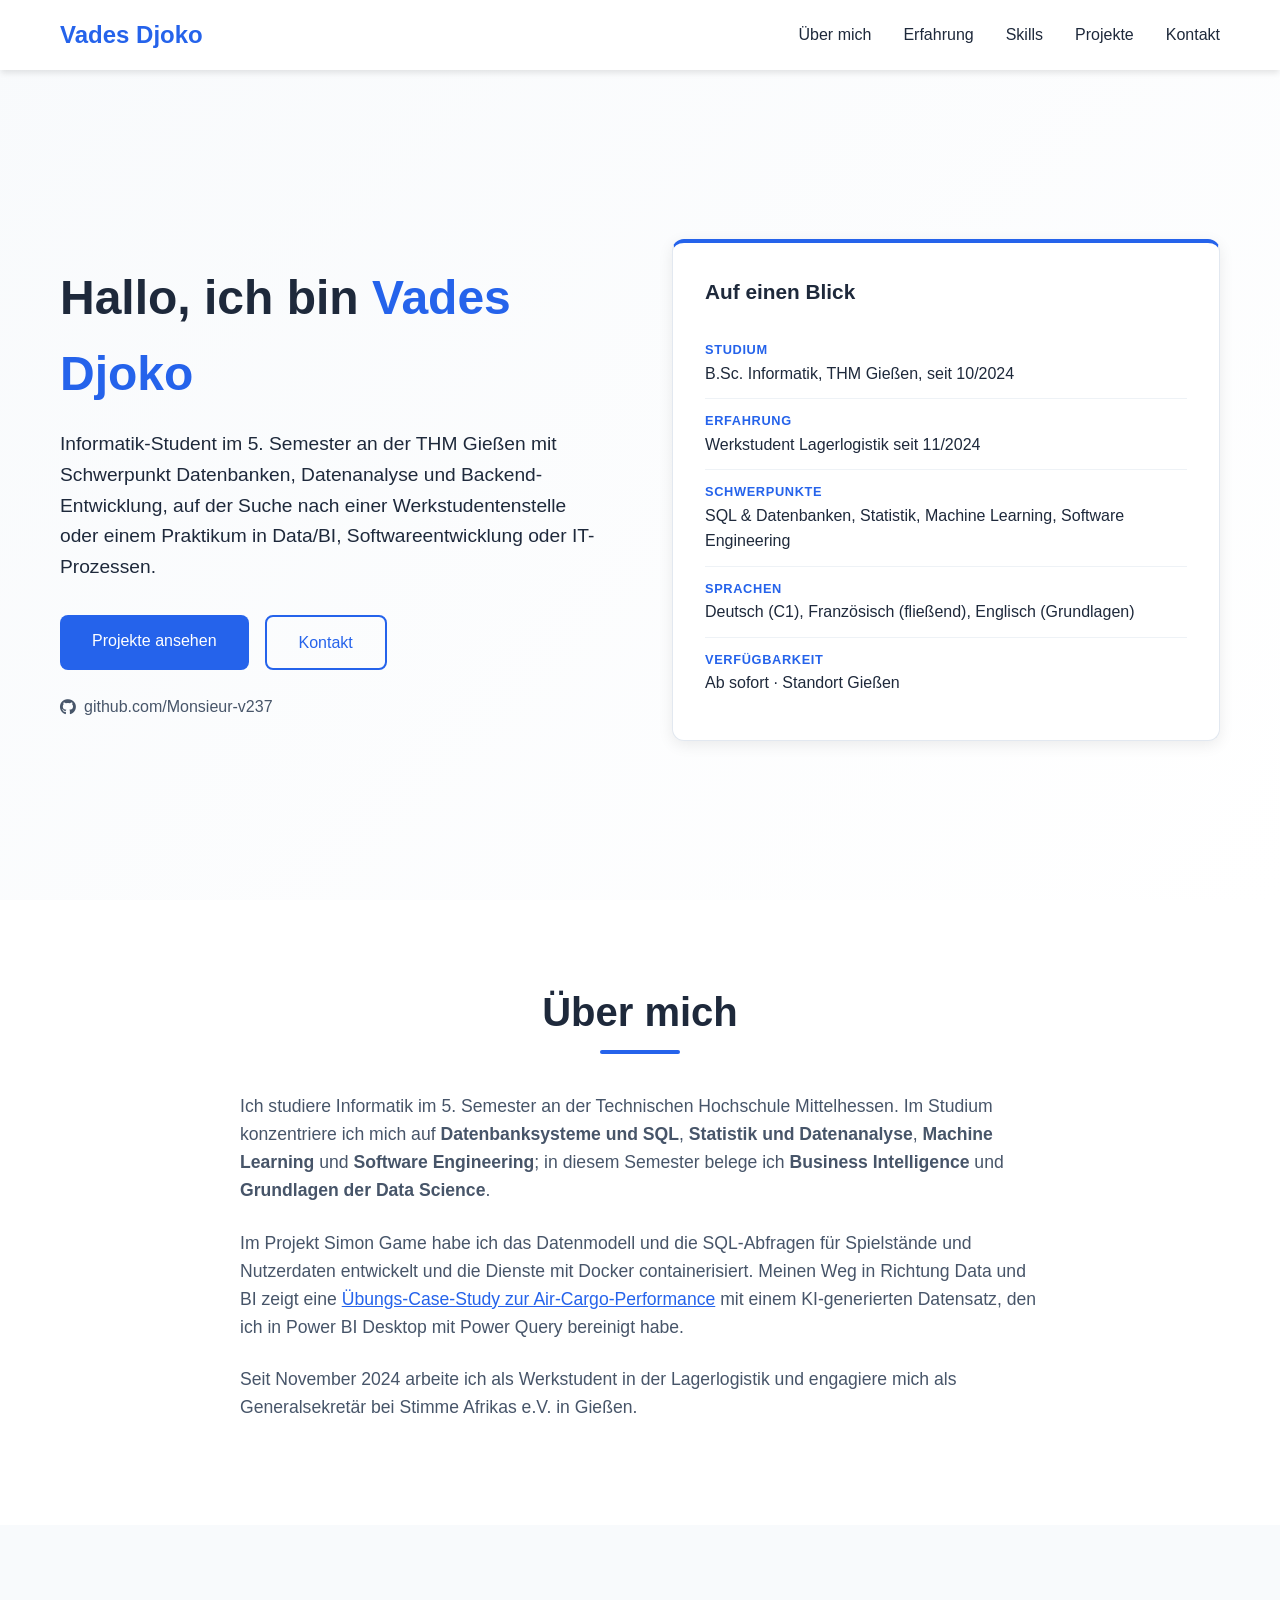
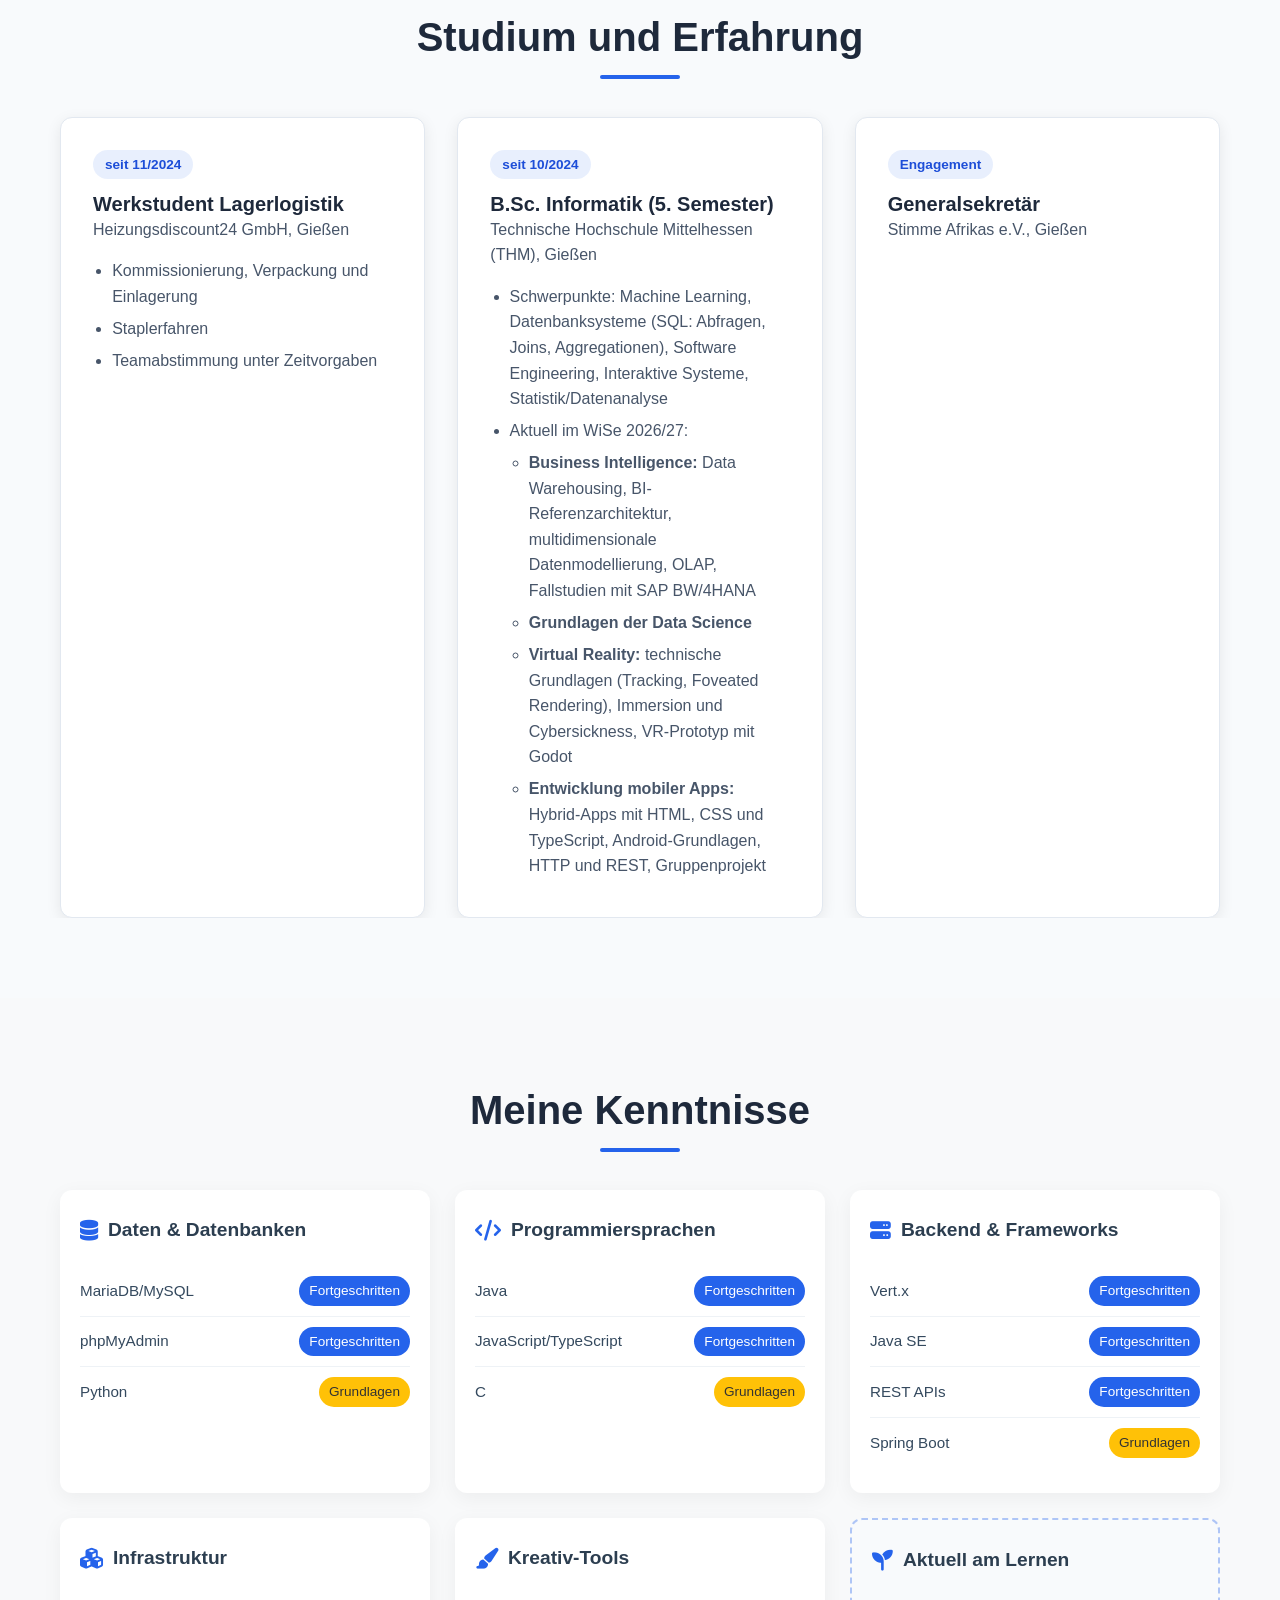
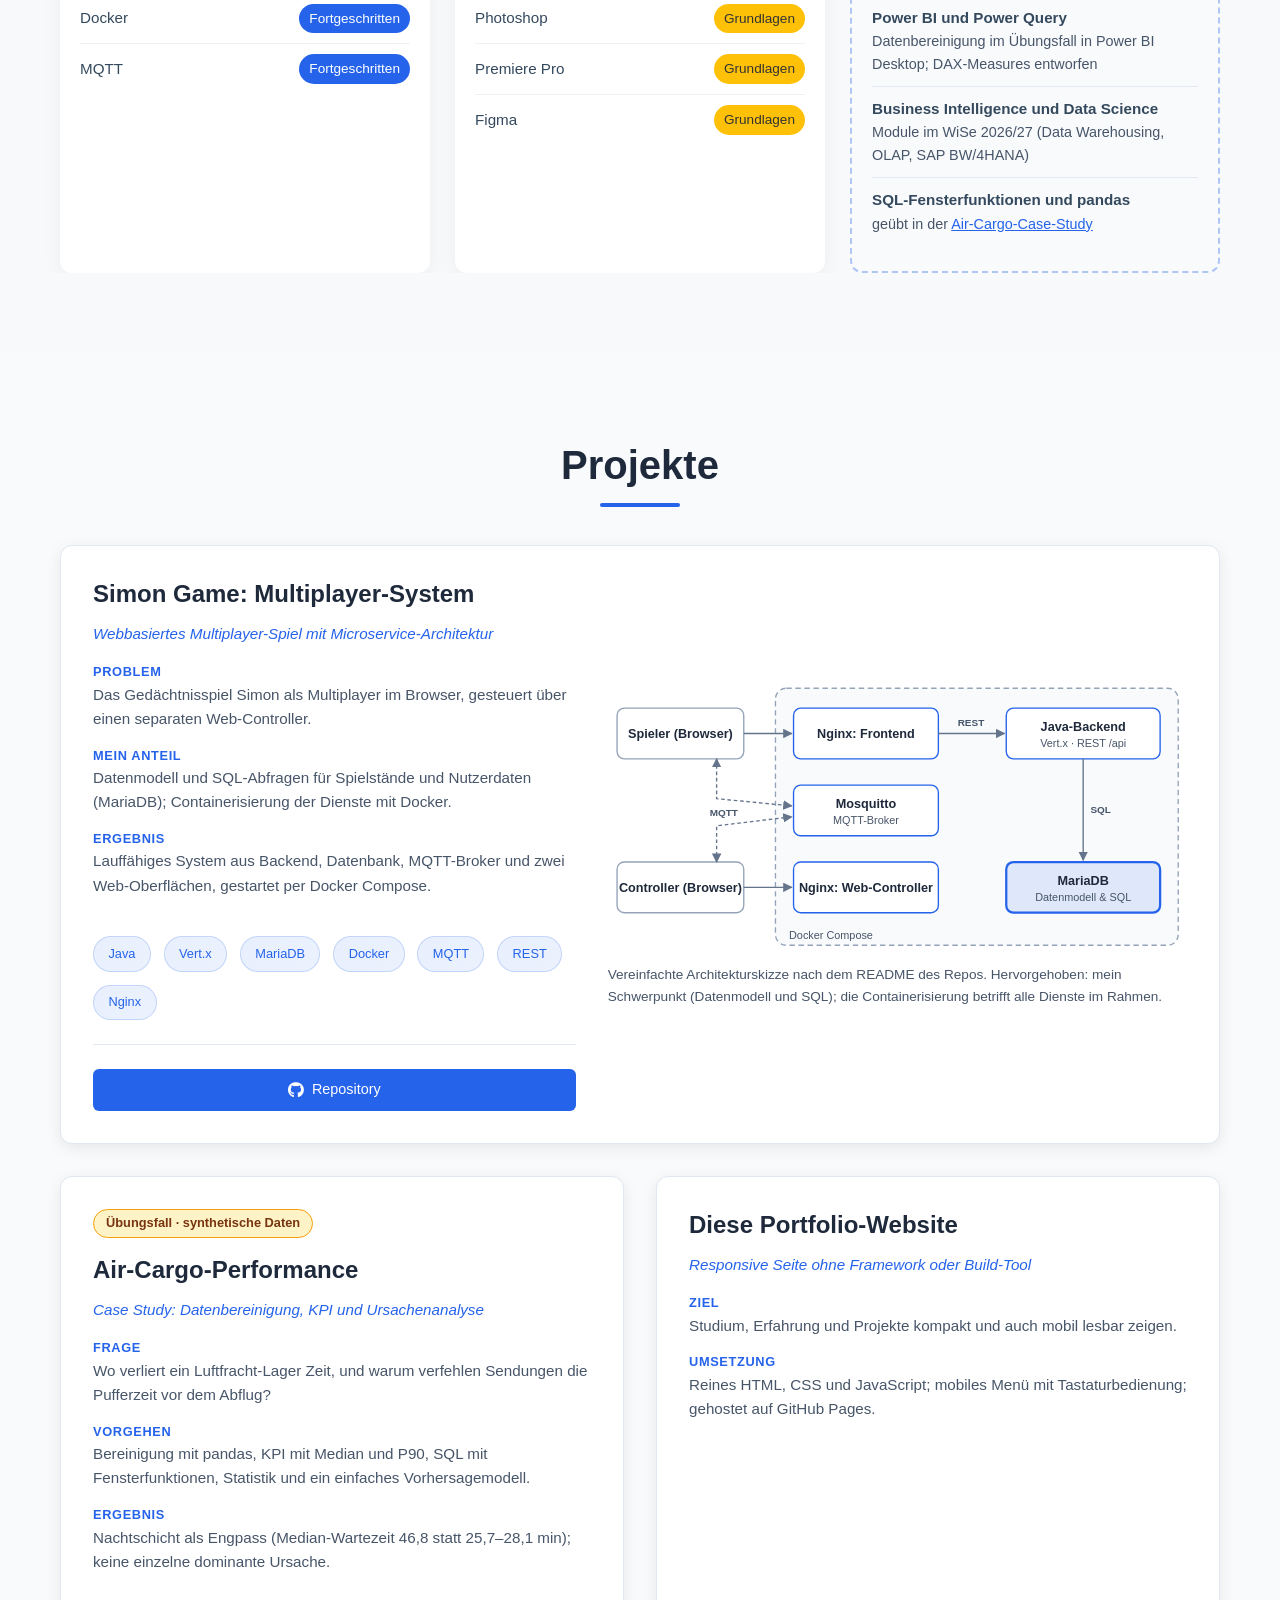
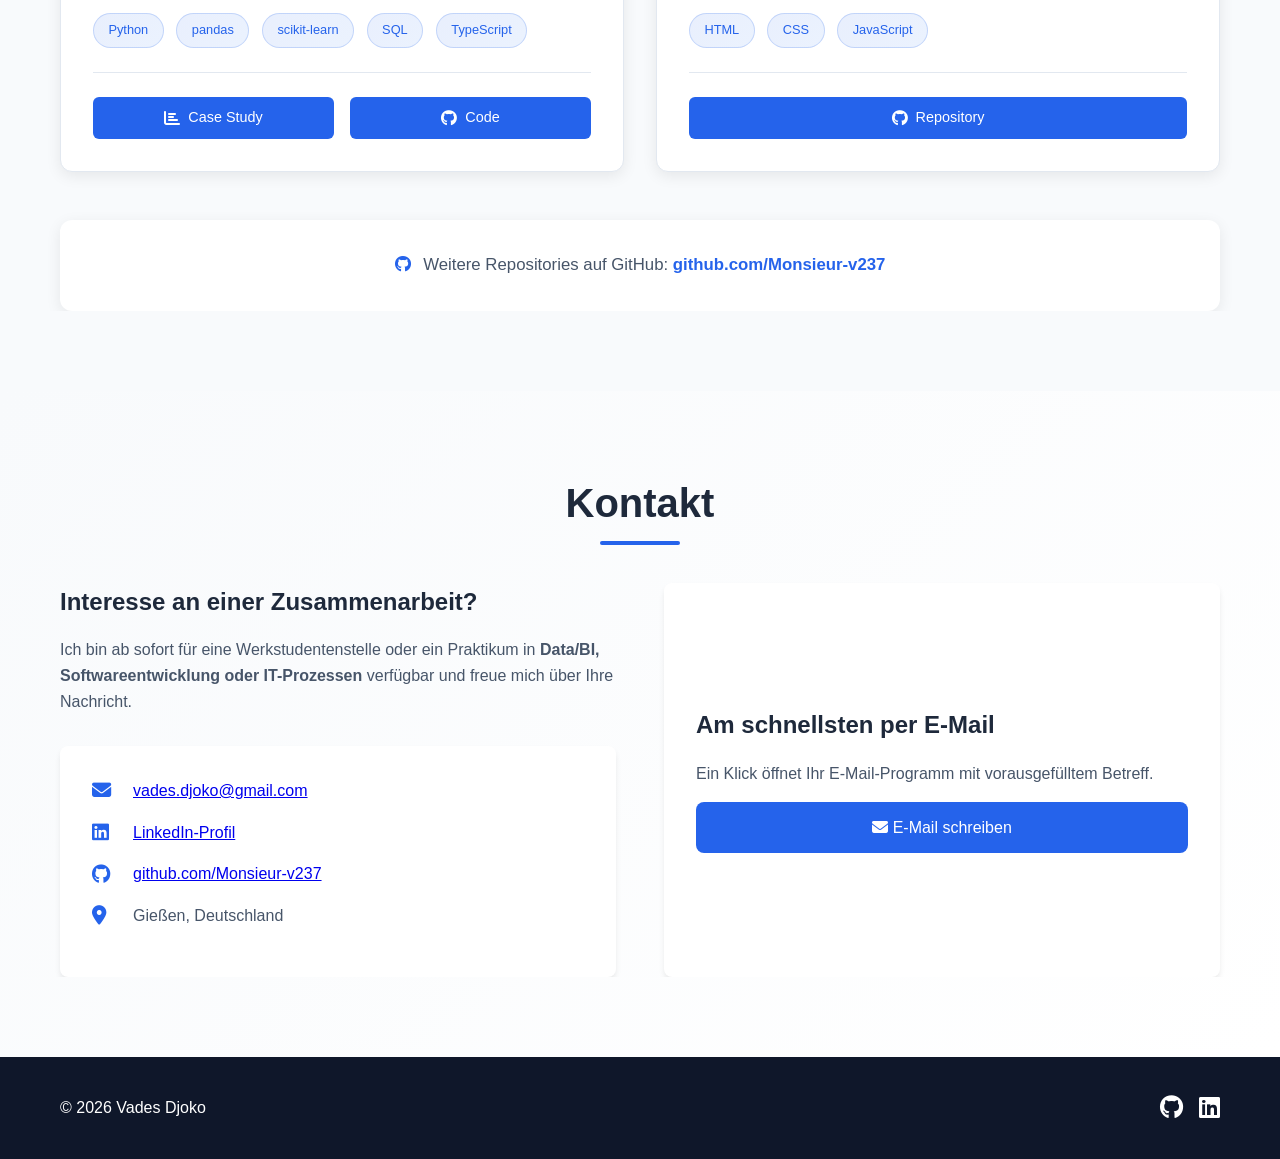
==== index.html @ 323233c8 "Studium: 5. Semester und aktuelle Module (WiSe 2026/27) Business Intelligence, Grundlagen der Data S" ====
<!DOCTYPE html>
<html lang="de">
<head>
    <meta charset="UTF-8">
    <meta name="viewport" content="width=device-width, initial-scale=1.0">
    <title>Vades Djoko | Informatik-Student, Data &amp; Softwareentwicklung</title>
    <meta name="description" content="Informatik-Student (B.Sc., THM Gießen) mit Schwerpunkt Datenbanken, Datenanalyse und Backend-Entwicklung. Projekte, Case Study und Kontakt.">
    <link rel="canonical" href="https://monsieur-v237.github.io/portfolio/">
    <meta property="og:type" content="website">
    <meta property="og:locale" content="de_DE">
    <meta property="og:title" content="Vades Djoko | Informatik-Student, Data &amp; Softwareentwicklung">
    <meta property="og:description" content="B.Sc. Informatik an der THM Gießen. Datenbanken, Datenanalyse, Backend. Projekte mit Code auf GitHub.">
    <meta property="og:url" content="https://monsieur-v237.github.io/portfolio/">
    <meta property="og:image" content="https://monsieur-v237.github.io/portfolio/og-image.png">
    <meta property="og:image:width" content="1200">
    <meta property="og:image:height" content="630">
    <meta name="twitter:card" content="summary_large_image">
    <meta name="theme-color" content="#2563eb">
    <link rel="icon" href="favicon.svg" type="image/svg+xml">
    <link rel="stylesheet" href="style.css">
    <link rel="stylesheet" href="https://cdnjs.cloudflare.com/ajax/libs/font-awesome/6.5.2/css/all.min.css">
</head>
<body>
    <a class="skip-link" href="#main">Zum Inhalt springen</a>

    <!-- Navigation -->
    <nav class="navbar">
        <div class="nav-container">
            <a href="#home" class="logo">Vades Djoko</a>
            <button class="nav-toggle" type="button" aria-expanded="false" aria-controls="nav-menu" aria-label="Menü öffnen">
                <i class="fas fa-bars" aria-hidden="true"></i>
            </button>
            <ul class="nav-menu" id="nav-menu">
                <li><a href="#about">Über mich</a></li>
                <li><a href="#experience">Erfahrung</a></li>
                <li><a href="#skills">Skills</a></li>
                <li><a href="#projects">Projekte</a></li>
                <li><a href="#contact">Kontakt</a></li>
            </ul>
        </div>
    </nav>

    <main id="main">
    <!-- Hero -->
    <section id="home" class="hero">
        <div class="hero-container">
            <div class="hero-text">
                <h1>Hallo, ich bin <span class="highlight">Vades Djoko</span></h1>
                <p class="hero-lead">Informatik-Student im 5. Semester an der THM Gießen mit Schwerpunkt Datenbanken, Datenanalyse und Backend-Entwicklung, auf der Suche nach einer Werkstudentenstelle oder einem Praktikum in Data/BI, Softwareentwicklung oder IT-Prozessen.</p>
                <div class="hero-buttons">
                    <a href="#projects" class="btn primary">Projekte ansehen</a>
                    <a href="CV_Vades_Djoko.pdf" class="btn secondary" data-cv hidden download><i class="fas fa-file-pdf" aria-hidden="true"></i> CV herunterladen</a>
                    <a href="#contact" class="btn secondary">Kontakt</a>
                </div>
                <a class="hero-github" href="https://github.com/Monsieur-v237" target="_blank" rel="noopener"><i class="fab fa-github" aria-hidden="true"></i> github.com/Monsieur-v237</a>
            </div>
            <aside class="glance" aria-label="Auf einen Blick">
                <h2>Auf einen Blick</h2>
                <dl>
                    <div><dt>Studium</dt><dd>B.Sc. Informatik, THM Gießen, seit 10/2024</dd></div>
                    <div><dt>Erfahrung</dt><dd>Werkstudent Lagerlogistik seit 11/2024</dd></div>
                    <div><dt>Schwerpunkte</dt><dd>SQL &amp; Datenbanken, Statistik, Machine Learning, Software Engineering</dd></div>
                    <div><dt>Sprachen</dt><dd>Deutsch (C1), Französisch (fließend), Englisch (Grundlagen)</dd></div>
                    <div><dt>Verfügbarkeit</dt><dd>Ab sofort · Standort Gießen</dd></div>
                </dl>
            </aside>
        </div>
    </section>

    <!-- About Section -->
    <section id="about" class="about">
        <div class="container">
            <h2 class="section-title">Über mich</h2>
            <div class="about-text">
                <p>Ich studiere Informatik im 5. Semester an der Technischen Hochschule Mittelhessen. Im Studium konzentriere ich mich auf <strong>Datenbanksysteme und SQL</strong>, <strong>Statistik und Datenanalyse</strong>, <strong>Machine Learning</strong> und <strong>Software Engineering</strong>; in diesem Semester belege ich <strong>Business Intelligence</strong> und <strong>Grundlagen der Data Science</strong>.</p>
                <p>Im Projekt Simon Game habe ich das Datenmodell und die SQL-Abfragen für Spielstände und Nutzerdaten entwickelt und die Dienste mit Docker containerisiert. Meinen Weg in Richtung Data und BI zeigt eine <a href="air-cargo.html">Übungs-Case-Study zur Air-Cargo-Performance</a> mit einem KI-generierten Datensatz, den ich in Power BI Desktop mit Power Query bereinigt habe.</p>
                <p>Seit November 2024 arbeite ich als Werkstudent in der Lagerlogistik und engagiere mich als Generalsekretär bei Stimme Afrikas e.V. in Gießen.</p>
            </div>
        </div>
    </section>

    <!-- Studium & Erfahrung -->
    <section id="experience" class="experience">
        <div class="container">
            <h2 class="section-title">Studium und Erfahrung</h2>
            <div class="timeline">
                <article class="timeline-item">
                    <p class="timeline-date">seit 11/2024</p>
                    <h3>Werkstudent Lagerlogistik</h3>
                    <p class="timeline-org">Heizungsdiscount24 GmbH, Gießen</p>
                    <ul>
                        <li>Kommissionierung, Verpackung und Einlagerung</li>
                        <li>Staplerfahren</li>
                        <li>Teamabstimmung unter Zeitvorgaben</li>
                    </ul>
                </article>
                <article class="timeline-item">
                    <p class="timeline-date">seit 10/2024</p>
                    <h3>B.Sc. Informatik (5. Semester)</h3>
                    <p class="timeline-org">Technische Hochschule Mittelhessen (THM), Gießen</p>
                    <ul>
                        <li>Schwerpunkte: Machine Learning, Datenbanksysteme (SQL: Abfragen, Joins, Aggregationen), Software Engineering, Interaktive Systeme, Statistik/Datenanalyse</li>
                        <li>Aktuell im WiSe 2026/27:
                            <ul class="module-list">
                                <li><strong>Business Intelligence:</strong> Data Warehousing, BI-Referenzarchitektur, multidimensionale Datenmodellierung, OLAP, Fallstudien mit SAP BW/4HANA</li>
                                <li><strong>Grundlagen der Data Science</strong></li>
                                <li><strong>Virtual Reality:</strong> technische Grundlagen (Tracking, Foveated Rendering), Immersion und Cybersickness, VR-Prototyp mit Godot</li>
                                <li><strong>Entwicklung mobiler Apps:</strong> Hybrid-Apps mit HTML, CSS und TypeScript, Android-Grundlagen, HTTP und REST, Gruppenprojekt</li>
                            </ul>
                        </li>
                    </ul>
                </article>
                <article class="timeline-item">
                    <p class="timeline-date">Engagement</p>
                    <h3>Generalsekretär</h3>
                    <p class="timeline-org">Stimme Afrikas e.V., Gießen</p>
                </article>
            </div>
        </div>
    </section>

    <!-- Skills -->
    <section id="skills" class="skills">
        <div class="container">
            <h2 class="section-title">Meine Kenntnisse</h2>
            <div class="skills-grid">
                <div class="skill-category">
                    <h3><i class="fas fa-database" aria-hidden="true"></i> Daten &amp; Datenbanken</h3>
                    <ul class="skill-list">
                        <li><span class="skill-name">MariaDB/MySQL</span> <span class="skill-level good">Fortgeschritten</span></li>
                        <li><span class="skill-name">phpMyAdmin</span> <span class="skill-level good">Fortgeschritten</span></li>
                        <li><span class="skill-name">Python</span> <span class="skill-level basic">Grundlagen</span></li>
                    </ul>
                </div>
                <div class="skill-category">
                    <h3><i class="fas fa-code" aria-hidden="true"></i> Programmiersprachen</h3>
                    <ul class="skill-list">
                        <li><span class="skill-name">Java</span> <span class="skill-level good">Fortgeschritten</span></li>
                        <li><span class="skill-name">JavaScript/TypeScript</span> <span class="skill-level good">Fortgeschritten</span></li>
                        <li><span class="skill-name">C</span> <span class="skill-level basic">Grundlagen</span></li>
                    </ul>
                </div>
                <div class="skill-category">
                    <h3><i class="fas fa-server" aria-hidden="true"></i> Backend &amp; Frameworks</h3>
                    <ul class="skill-list">
                        <li><span class="skill-name">Vert.x</span> <span class="skill-level good">Fortgeschritten</span></li>
                        <li><span class="skill-name">Java SE</span> <span class="skill-level good">Fortgeschritten</span></li>
                        <li><span class="skill-name">REST APIs</span> <span class="skill-level good">Fortgeschritten</span></li>
                        <li><span class="skill-name">Spring Boot</span> <span class="skill-level basic">Grundlagen</span></li>
                    </ul>
                </div>
                <div class="skill-category">
                    <h3><i class="fas fa-cubes" aria-hidden="true"></i> Infrastruktur</h3>
                    <ul class="skill-list">
                        <li><span class="skill-name">Docker</span> <span class="skill-level good">Fortgeschritten</span></li>
                        <li><span class="skill-name">MQTT</span> <span class="skill-level good">Fortgeschritten</span></li>
                    </ul>
                </div>
                <div class="skill-category">
                    <h3><i class="fas fa-paint-brush" aria-hidden="true"></i> Kreativ-Tools</h3>
                    <ul class="skill-list">
                        <li><span class="skill-name">Photoshop</span> <span class="skill-level basic">Grundlagen</span></li>
                        <li><span class="skill-name">Premiere Pro</span> <span class="skill-level basic">Grundlagen</span></li>
                        <li><span class="skill-name">Figma</span> <span class="skill-level basic">Grundlagen</span></li>
                    </ul>
                </div>
                <div class="skill-category learning">
                    <h3><i class="fas fa-seedling" aria-hidden="true"></i> Aktuell am Lernen</h3>
                    <ul class="learning-list">
                        <li><strong>Power BI und Power Query</strong> Datenbereinigung im Übungsfall in Power BI Desktop; DAX-Measures entworfen</li>
                        <li><strong>Business Intelligence und Data Science</strong> Module im WiSe 2026/27 (Data Warehousing, OLAP, SAP BW/4HANA)</li>
                        <li><strong>SQL-Fensterfunktionen und pandas</strong> geübt in der <a href="air-cargo.html">Air-Cargo-Case-Study</a></li>
                    </ul>
                </div>
            </div>
        </div>
    </section>

    <!-- Projekte -->
    <section id="projects" class="projects">
        <div class="container">
            <h2 class="section-title">Projekte</h2>
            <div class="projects-grid">
                <!-- Simon Game -->
                <article class="project-card project-wide">
                    <div class="project-body">
                        <h3>Simon Game: Multiplayer-System</h3>
                        <p class="project-subtitle">Webbasiertes Multiplayer-Spiel mit Microservice-Architektur</p>
                        <dl class="project-facts">
                            <div><dt>Problem</dt><dd>Das Gedächtnisspiel Simon als Multiplayer im Browser, gesteuert über einen separaten Web-Controller.</dd></div>
                            <div><dt>Mein Anteil</dt><dd>Datenmodell und SQL-Abfragen für Spielstände und Nutzerdaten (MariaDB); Containerisierung der Dienste mit Docker.</dd></div>
                            <div><dt>Ergebnis</dt><dd>Lauffähiges System aus Backend, Datenbank, MQTT-Broker und zwei Web-Oberflächen, gestartet per Docker Compose.</dd></div>
                        </dl>
                        <div class="project-tech">
                            <span class="tech-tag">Java</span>
                            <span class="tech-tag">Vert.x</span>
                            <span class="tech-tag">MariaDB</span>
                            <span class="tech-tag">Docker</span>
                            <span class="tech-tag">MQTT</span>
                            <span class="tech-tag">REST</span>
                            <span class="tech-tag">Nginx</span>
                        </div>
                        <div class="project-links">
                            <a href="https://github.com/Monsieur-v237/simon_game" target="_blank" rel="noopener" class="project-link">
                                <i class="fab fa-github" aria-hidden="true"></i> Repository
                            </a>
                        </div>
                    </div>
                    <figure class="project-figure">
                        <div class="figure-scroll" tabindex="0" aria-label="Architekturskizze, horizontal scrollbar">
                        <svg viewBox="0 0 640 300" role="img" aria-labelledby="simon-arch-title simon-arch-desc">
                            <title id="simon-arch-title">Architektur Simon Game</title>
                            <desc id="simon-arch-desc">Spieler und Controller greifen per Browser auf zwei Nginx-Server zu und tauschen Nachrichten über den MQTT-Broker Mosquitto aus. Das Java-Backend mit Vert.x stellt eine REST-API bereit und speichert Daten in MariaDB. Alle Dienste laufen in Docker-Containern.</desc>
                            <defs>
                                <marker id="arrow" viewBox="0 0 10 10" refX="9" refY="5" markerWidth="7" markerHeight="7" orient="auto-start-reverse">
                                    <path d="M0,0 L10,5 L0,10 z" class="arch-arrowhead"/>
                                </marker>
                            </defs>
                            <rect x="185" y="8" width="445" height="284" rx="12" class="arch-docker"/>
                            <text x="200" y="285" class="arch-caption">Docker Compose</text>

                            <rect x="10" y="30" width="140" height="56" rx="8" class="arch-client"/>
                            <text x="80" y="63" class="arch-label">Spieler (Browser)</text>
                            <rect x="10" y="200" width="140" height="56" rx="8" class="arch-client"/>
                            <text x="80" y="233" class="arch-label">Controller (Browser)</text>

                            <rect x="205" y="30" width="160" height="56" rx="8" class="arch-box"/>
                            <text x="285" y="63" class="arch-label">Nginx: Frontend</text>
                            <rect x="205" y="115" width="160" height="56" rx="8" class="arch-box"/>
                            <text x="285" y="140" class="arch-label">Mosquitto</text>
                            <text x="285" y="158" class="arch-sub">MQTT-Broker</text>
                            <rect x="205" y="200" width="160" height="56" rx="8" class="arch-box"/>
                            <text x="285" y="233" class="arch-label">Nginx: Web-Controller</text>

                            <rect x="440" y="30" width="170" height="56" rx="8" class="arch-box"/>
                            <text x="525" y="55" class="arch-label">Java-Backend</text>
                            <text x="525" y="73" class="arch-sub">Vert.x · REST /api</text>
                            <rect x="440" y="200" width="170" height="56" rx="8" class="arch-own"/>
                            <text x="525" y="225" class="arch-label">MariaDB</text>
                            <text x="525" y="243" class="arch-sub">Datenmodell &amp; SQL</text>

                            <line x1="150" y1="58" x2="203" y2="58" class="arch-line" marker-end="url(#arrow)"/>
                            <line x1="150" y1="228" x2="203" y2="228" class="arch-line" marker-end="url(#arrow)"/>
                            <path d="M120,86 L120,130 L203,138" class="arch-line arch-mqtt" marker-start="url(#arrow)" marker-end="url(#arrow)"/>
                            <path d="M120,200 L120,160 L203,150" class="arch-line arch-mqtt" marker-start="url(#arrow)" marker-end="url(#arrow)"/>
                            <text x="128" y="149" class="arch-edge">MQTT</text>
                            <line x1="365" y1="58" x2="438" y2="58" class="arch-line" marker-end="url(#arrow)"/>
                            <text x="401" y="50" class="arch-edge">REST</text>
                            <line x1="525" y1="86" x2="525" y2="198" class="arch-line" marker-end="url(#arrow)"/>
                            <text x="533" y="146" class="arch-edge arch-edge-left">SQL</text>
                        </svg>
                        </div>
                        <figcaption>Vereinfachte Architekturskizze nach dem README des Repos. Hervorgehoben: mein Schwerpunkt (Datenmodell und SQL); die Containerisierung betrifft alle Dienste im Rahmen.</figcaption>
                    </figure>
                </article>

                <!-- Air-Cargo Case Study -->
                <article class="project-card">
                    <p class="project-badge">Übungsfall · synthetische Daten</p>
                    <h3>Air-Cargo-Performance</h3>
                    <p class="project-subtitle">Case Study: Datenbereinigung, KPI und Ursachenanalyse</p>
                    <dl class="project-facts">
                        <div><dt>Frage</dt><dd>Wo verliert ein Luftfracht-Lager Zeit, und warum verfehlen Sendungen die Pufferzeit vor dem Abflug?</dd></div>
                        <div><dt>Vorgehen</dt><dd>Bereinigung mit pandas, KPI mit Median und P90, SQL mit Fensterfunktionen, Statistik und ein einfaches Vorhersagemodell.</dd></div>
                        <div><dt>Ergebnis</dt><dd>Nachtschicht als Engpass (Median-Wartezeit 46,8 statt 25,7–28,1 min); keine einzelne dominante Ursache.</dd></div>
                    </dl>
                    <div class="project-tech">
                        <span class="tech-tag">Python</span>
                        <span class="tech-tag">pandas</span>
                        <span class="tech-tag">scikit-learn</span>
                        <span class="tech-tag">SQL</span>
                        <span class="tech-tag">TypeScript</span>
                    </div>
                    <div class="project-links">
                        <a href="air-cargo.html" class="project-link">
                            <i class="fas fa-chart-bar" aria-hidden="true"></i> Case Study
                        </a>
                        <a href="https://github.com/Monsieur-v237/air-cargo-performance" target="_blank" rel="noopener" class="project-link">
                            <i class="fab fa-github" aria-hidden="true"></i> Code
                        </a>
                    </div>
                </article>

                <!-- Portfolio -->
                <article class="project-card">
                    <h3>Diese Portfolio-Website</h3>
                    <p class="project-subtitle">Responsive Seite ohne Framework oder Build-Tool</p>
                    <dl class="project-facts">
                        <div><dt>Ziel</dt><dd>Studium, Erfahrung und Projekte kompakt und auch mobil lesbar zeigen.</dd></div>
                        <div><dt>Umsetzung</dt><dd>Reines HTML, CSS und JavaScript; mobiles Menü mit Tastaturbedienung; gehostet auf GitHub Pages.</dd></div>
                    </dl>
                    <div class="project-tech">
                        <span class="tech-tag">HTML</span>
                        <span class="tech-tag">CSS</span>
                        <span class="tech-tag">JavaScript</span>
                    </div>
                    <div class="project-links">
                        <a href="https://github.com/Monsieur-v237/portfolio" target="_blank" rel="noopener" class="project-link">
                            <i class="fab fa-github" aria-hidden="true"></i> Repository
                        </a>
                    </div>
                </article>
            </div>

            <div class="github-profile-link">
                <p>
                    <i class="fab fa-github" aria-hidden="true"></i>
                    Weitere Repositories auf GitHub:
                    <a href="https://github.com/Monsieur-v237" target="_blank" rel="noopener">github.com/Monsieur-v237</a>
                </p>
            </div>
        </div>
    </section>

    <!-- Contact Section -->
    <section id="contact" class="contact">
        <div class="container">
            <h2 class="section-title">Kontakt</h2>
            <div class="contact-content">
                <div class="contact-info">
                    <h3>Interesse an einer Zusammenarbeit?</h3>
                    <p>Ich bin ab sofort für eine Werkstudentenstelle oder ein Praktikum in <strong>Data/BI, Softwareentwicklung oder IT-Prozessen</strong> verfügbar und freue mich über Ihre Nachricht.</p>
                    <div class="contact-details">
                        <div class="contact-item">
                            <i class="fas fa-envelope" aria-hidden="true"></i>
                            <a href="mailto:vades.djoko@gmail.com">vades.djoko@gmail.com</a>
                        </div>
                        <div class="contact-item">
                            <i class="fab fa-linkedin" aria-hidden="true"></i>
                            <a href="https://www.linkedin.com/in/vades-ngounouo-djoko-a28911255" target="_blank" rel="noopener">LinkedIn-Profil</a>
                        </div>
                        <div class="contact-item">
                            <i class="fab fa-github" aria-hidden="true"></i>
                            <a href="https://github.com/Monsieur-v237" target="_blank" rel="noopener">github.com/Monsieur-v237</a>
                        </div>
                        <div class="contact-item">
                            <i class="fas fa-map-marker-alt" aria-hidden="true"></i>
                            <span>Gießen, Deutschland</span>
                        </div>
                    </div>
                </div>
                <div class="contact-cta">
                    <h3>Am schnellsten per E-Mail</h3>
                    <p>Ein Klick öffnet Ihr E-Mail-Programm mit vorausgefülltem Betreff.</p>
                    <a href="mailto:vades.djoko@gmail.com?subject=Anfrage%20%C3%BCber%20Ihr%20Portfolio" class="btn primary"><i class="fas fa-envelope" aria-hidden="true"></i> E-Mail schreiben</a>
                    <a href="CV_Vades_Djoko.pdf" class="btn secondary" data-cv hidden download><i class="fas fa-file-pdf" aria-hidden="true"></i> CV herunterladen</a>
                </div>
            </div>
        </div>
    </section>

    </main>

    <!-- Footer -->
    <footer>
        <div class="container">
            <p>&copy; 2026 Vades Djoko</p>
            <div class="social-links">
                <a href="https://github.com/Monsieur-v237" target="_blank" rel="noopener" aria-label="GitHub"><i class="fab fa-github" aria-hidden="true"></i></a>
                <a href="https://www.linkedin.com/in/vades-ngounouo-djoko-a28911255" target="_blank" rel="noopener" aria-label="LinkedIn"><i class="fab fa-linkedin" aria-hidden="true"></i></a>
            </div>
        </div>
    </footer>

    <script src="script.js"></script>
</body>
</html>
---- style.css ----
/* ===== VARIABLEN & GRUNDLAGEN ===== */
:root {
    --primary-color: #2563eb;
    --secondary-color: #1d4ed8;
    --dark-bg: #0f172a;
    --light-bg: #f8fafc;
    --text-dark: #1e293b;
    --text-light: #475569;
    --white: #ffffff;
    --shadow: 0 4px 6px -1px rgba(0, 0, 0, 0.1);
    --border-radius: 8px;
}

* {
    margin: 0;
    padding: 0;
    box-sizing: border-box;
}

body {
    font-family: 'Segoe UI', Tahoma, Geneva, Verdana, sans-serif;
    line-height: 1.6;
    color: var(--text-dark);
}

.container {
    max-width: 1200px;
    margin: 0 auto;
    padding: 0 20px;
}

.section-title {
    font-size: 2.5rem;
    text-align: center;
    margin-bottom: 3rem;
    position: relative;
    color: var(--text-dark);
}

.section-title::after {
    content: '';
    position: absolute;
    bottom: -10px;
    left: 50%;
    transform: translateX(-50%);
    width: 80px;
    height: 4px;
    background: var(--primary-color);
    border-radius: 2px;
}

/* ===== NAVIGATION ===== */
.navbar {
    background: var(--white);
    box-shadow: var(--shadow);
    position: fixed;
    top: 0;
    width: 100%;
    z-index: 1000;
}

.nav-container {
    max-width: 1200px;
    margin: 0 auto;
    padding: 1rem 20px;
    display: flex;
    justify-content: space-between;
    align-items: center;
}

.logo {
    font-size: 1.5rem;
    font-weight: bold;
    color: var(--primary-color);
    text-decoration: none;
}

.nav-menu {
    display: flex;
    list-style: none;
    gap: 2rem;
}

.nav-menu a {
    text-decoration: none;
    color: var(--text-dark);
    font-weight: 500;
    transition: color 0.3s;
}

.nav-menu a:hover {
    color: var(--primary-color);
}

.nav-toggle {
    display: none;
    background: none;
    border: 1px solid #e2e8f0;
    border-radius: var(--border-radius);
    color: var(--text-dark);
    font-size: 1.3rem;
    width: 44px;
    height: 44px;
    cursor: pointer;
}

/* ===== HERO SECTION ===== */
.hero {
    min-height: 100vh;
    display: flex;
    align-items: center;
    background: linear-gradient(135deg, var(--light-bg) 0%, var(--white) 100%);
    padding-top: 80px;
}

.hero-container {
    max-width: 1200px;
    margin: 0 auto;
    padding: 0 20px;
    display: grid;
    grid-template-columns: 1fr 1fr;
    gap: 4rem;
    align-items: center;
}

.hero-text h1 {
    font-size: 3rem;
    margin-bottom: 1rem;
    color: var(--text-dark);
}

.highlight {
    color: var(--primary-color);
    position: relative;
}

.highlight::after {
    content: '';
    position: absolute;
    bottom: -5px;
    left: 0;
    width: 100%;
    height: 3px;
    background: var(--primary-color);
    opacity: 0.3;
}

.hero-text h2 {
    font-size: 1.5rem;
    color: var(--text-light);
    margin-bottom: 1rem;
    font-weight: 400;
}

.hero-text p {
    font-size: 1.1rem;
    color: var(--text-light);
    margin-bottom: 2rem;
}

.hero-buttons {
    display: flex;
    gap: 1rem;
}

.btn {
    display: inline-block;
    padding: 0.8rem 2rem;
    text-decoration: none;
    border-radius: var(--border-radius);
    font-weight: 500;
    transition: all 0.3s;
    cursor: pointer;
    border: none;
    font-size: 1rem;
}

.btn.primary {
    background: var(--primary-color);
    color: var(--white);
}

.btn.primary:hover {
    background: var(--secondary-color);
    transform: translateY(-2px);
}

.btn.secondary {
    background: transparent;
    color: var(--primary-color);
    border: 2px solid var(--primary-color);
}

.btn.secondary:hover {
    background: var(--primary-color);
    color: var(--white);
    transform: translateY(-2px);
}

.hero-text .hero-lead {
    font-size: 1.2rem;
    color: var(--text-dark);
    margin-bottom: 2rem;
}

.hero-buttons {
    flex-wrap: wrap;
}

.btn[hidden] {
    display: none;
}

.hero-github {
    display: inline-flex;
    align-items: center;
    gap: 0.5rem;
    margin-top: 1.5rem;
    color: var(--text-light);
    text-decoration: none;
    font-weight: 500;
}

.hero-github:hover {
    color: var(--primary-color);
}

.glance {
    background: var(--white);
    border: 1px solid #e2e8f0;
    border-top: 4px solid var(--primary-color);
    border-radius: 12px;
    padding: 2rem;
    box-shadow: 0 4px 15px rgba(0, 0, 0, 0.08);
}

.glance h2 {
    font-size: 1.3rem;
    margin-bottom: 1.25rem;
    color: var(--text-dark);
}

.glance dl > div {
    padding: 0.75rem 0;
    border-bottom: 1px solid #eef2f6;
}

.glance dl > div:last-child {
    border-bottom: none;
}

.glance dt {
    font-size: 0.8rem;
    font-weight: 600;
    text-transform: uppercase;
    letter-spacing: 0.05em;
    color: var(--primary-color);
}

.glance dd {
    color: var(--text-dark);
}

/* ===== ABOUT SECTION ===== */
.about {
    padding: 5rem 0;
    background: var(--white);
}

.about-text {
    max-width: 800px;
    margin: 0 auto;
}

.about-text p {
    margin-bottom: 1.5rem;
    color: var(--text-light);
    font-size: 1.1rem;
}

.about-text a {
    color: var(--primary-color);
}

/* ===== STUDIUM & ERFAHRUNG ===== */
.experience {
    padding: 5rem 0;
    background: var(--light-bg);
}

.timeline {
    display: grid;
    grid-template-columns: repeat(3, 1fr);
    gap: 2rem;
}

.timeline-item {
    background: var(--white);
    border: 1px solid #e2e8f0;
    border-radius: 12px;
    padding: 2rem;
    box-shadow: 0 4px 15px rgba(0, 0, 0, 0.08);
}

.timeline-date {
    display: inline-block;
    font-size: 0.85rem;
    font-weight: 600;
    color: var(--secondary-color);
    background: rgba(37, 99, 235, 0.1);
    padding: 0.2rem 0.75rem;
    border-radius: 20px;
    margin-bottom: 0.75rem;
}

.timeline-item h3 {
    font-size: 1.25rem;
    color: var(--text-dark);
    line-height: 1.3;
}

.timeline-org {
    color: var(--text-light);
    margin-bottom: 1rem;
}

.timeline-item ul {
    padding-left: 1.2rem;
    color: var(--text-light);
}

.timeline-item li {
    margin-bottom: 0.4rem;
}

/* ===== SKILLS SECTION ===== */
.skills {
    padding: 80px 0;
    background-color: #f8f9fa;
    width: 100%;
    overflow: hidden;
}

.skills .container {
    max-width: 1200px;
    margin: 0 auto;
    padding: 0 20px;
    width: 100%;
    box-sizing: border-box;
}

.skills-grid {
    display: grid;
    grid-template-columns: repeat(3, 1fr);
    gap: 25px;
    width: 100%;
    margin: 0 auto;
}

.skill-category {
    background: white;
    border-radius: 12px;
    padding: 25px 20px;
    box-shadow: 0 5px 20px rgba(0,0,0,0.05);
    width: 100%;
    box-sizing: border-box;
    word-wrap: break-word;
}

.skill-category h3 {
    font-size: 1.2rem;
    margin-bottom: 20px;
    color: #2c3e50;
    display: flex;
    align-items: center;
    gap: 10px;
    white-space: nowrap;
    overflow: hidden;
    text-overflow: ellipsis;
}

.skill-category h3 i {
    color: var(--primary-color);
    font-size: 1.3rem;
    flex-shrink: 0;
}

.skill-list {
    list-style: none;
    padding: 0;
    margin: 0;
    width: 100%;
}

.skill-list li {
    display: flex;
    justify-content: space-between;
    align-items: center;
    padding: 10px 0;
    border-bottom: 1px solid #eef2f6;
    width: 100%;
    gap: 10px;
}

.skill-list li:last-child {
    border-bottom: none;
}

.skill-name {
    font-weight: 500;
    color: #34495e;
    font-size: 0.95rem;
    white-space: nowrap;
    overflow: hidden;
    text-overflow: ellipsis;
    flex: 1;
    min-width: 0; /* Wichtig für Text-Overflow */
}

.skill-level {
    font-size: 0.85rem;
    padding: 4px 10px;
    border-radius: 20px;
    font-weight: 500;
    white-space: nowrap;
    flex-shrink: 0;
    text-align: center;
    min-width: 90px; /* Feste Breite für alle Level-Badges */
}

.skill-level.excellent {
    background: #28a745;
    color: white;
}

.skill-level.good {
    background: var(--primary-color);
    color: white;
}

.skill-level.basic {
    background: #ffc107;
    color: #333;
}

/* Responsive Design */
@media screen and (max-width: 1024px) {
    .skills-grid {
        grid-template-columns: repeat(2, 1fr);
        gap: 20px;
    }
}

@media screen and (max-width: 768px) {
    .skills {
        padding: 60px 0;
    }
    
    .skills-grid {
        grid-template-columns: 1fr;
        gap: 15px;
    }
    
    .skill-category {
        padding: 20px 15px;
    }
    
    .skill-level {
        min-width: 80px;
        font-size: 0.8rem;
        padding: 3px 8px;
    }
}

@media screen and (max-width: 480px) {
    .skill-list li {
        flex-wrap: wrap;
        gap: 5px;
    }
    
    .skill-name {
        white-space: normal;
        overflow: visible;
        text-overflow: clip;
        flex: 0 0 100%;
    }
    
    .skill-level {
        margin-left: 0;
        min-width: 100px;
    }
}

/* Zusätzliche Sicherheit gegen Überlauf */
* {
    max-width: 100%;
    box-sizing: border-box;
}

img, iframe, video, table, .project-card, .skill-category {
    max-width: 100%;
    height: auto;
}

.container {
    width: 100%;
    overflow-x: hidden;
}

body {
    overflow-x: hidden;
    width: 100%;
}

/* ===== PROJECTS SECTION ===== */
.projects {
    padding: 5rem 0;
    background: var(--light-bg);
    min-height: auto;
}

.projects-grid {
    display: grid;
    grid-template-columns: repeat(2, 1fr);
    gap: 2rem;
    margin-bottom: 3rem;
}

.project-card {
    background: var(--white);
    border-radius: 12px;
    padding: 2rem;
    box-shadow: 0 4px 15px rgba(0, 0, 0, 0.08);
    transition: all 0.3s ease;
    border: 1px solid #e2e8f0;
    display: flex;
    flex-direction: column;
    height: 100%;
    position: relative;
    overflow: hidden;
}

.project-card::before {
    content: '';
    position: absolute;
    top: 0;
    left: 0;
    right: 0;
    height: 4px;
    background: linear-gradient(90deg, var(--primary-color), var(--secondary-color));
    transform: scaleX(0);
    transform-origin: left;
    transition: transform 0.3s ease;
}

.project-card:hover {
    transform: translateY(-8px);
    box-shadow: 0 12px 30px rgba(37, 99, 235, 0.15);
    border-color: var(--primary-color);
}

.project-card:hover::before {
    transform: scaleX(1);
}

.project-card.project-wide {
    grid-column: 1 / -1;
    display: grid;
    grid-template-columns: 1fr 1.2fr;
    gap: 2rem;
    align-items: center;
}

.project-body {
    display: flex;
    flex-direction: column;
    min-width: 0;
}

.project-facts {
    margin-bottom: 1.5rem;
    flex-grow: 1;
}

.project-facts > div {
    margin-bottom: 0.9rem;
}

.project-facts dt {
    font-size: 0.8rem;
    font-weight: 600;
    text-transform: uppercase;
    letter-spacing: 0.05em;
    color: var(--primary-color);
}

.project-facts dd {
    color: var(--text-light);
    font-size: 0.95rem;
}

.project-figure {
    margin: 0;
    min-width: 0;
}

.project-figure svg {
    width: 100%;
    height: auto;
    display: block;
}

.project-figure figcaption {
    font-size: 0.85rem;
    color: var(--text-light);
    margin-top: 0.75rem;
}

/* Architekturskizze */
.arch-docker { fill: var(--light-bg); stroke: #94a3b8; stroke-width: 1.5; stroke-dasharray: 6 4; }
.arch-client { fill: var(--white); stroke: #94a3b8; stroke-width: 1.5; }
.arch-box { fill: var(--white); stroke: var(--primary-color); stroke-width: 1.5; }
.arch-own { fill: rgba(37, 99, 235, 0.12); stroke: var(--primary-color); stroke-width: 2.5; }
.arch-label { font-size: 14px; font-weight: 600; fill: var(--text-dark); text-anchor: middle; }
.arch-sub { font-size: 12px; fill: var(--text-light); text-anchor: middle; }
.arch-caption { font-size: 12px; fill: var(--text-light); }
.arch-edge { font-size: 11px; font-weight: 600; fill: var(--text-light); text-anchor: middle; }
.arch-edge-left { text-anchor: start; }
.arch-line { stroke: #64748b; stroke-width: 1.5; fill: none; }
.arch-mqtt { stroke-dasharray: 4 3; }
.arch-arrowhead { fill: #64748b; }

.project-icon {
    font-size: 3rem;
    color: var(--primary-color);
    margin-bottom: 1.5rem;
    display: flex;
    align-items: center;
    justify-content: center;
    width: 70px;
    height: 70px;
    background: linear-gradient(135deg, rgba(37, 99, 235, 0.1), rgba(59, 130, 246, 0.1));
    border-radius: 12px;
}

.project-card h3 {
    font-size: 1.5rem;
    margin-bottom: 0.8rem;
    color: var(--text-dark);
    line-height: 1.3;
}

.project-subtitle {
    font-size: 0.95rem;
    color: var(--primary-color);
    font-weight: 500;
    margin-bottom: 1rem;
    font-style: italic;
}

.project-description {
    color: var(--text-light);
    font-size: 0.95rem;
    line-height: 1.6;
    margin-bottom: 1.5rem;
    flex-grow: 1;
}

.project-description p {
    margin-bottom: 1rem;
}

.project-tech {
    display: flex;
    flex-wrap: wrap;
    gap: 0.8rem;
    margin-bottom: 1.5rem;
}

.tech-tag {
    display: inline-block;
    background: linear-gradient(135deg, rgba(37, 99, 235, 0.1), rgba(59, 130, 246, 0.1));
    color: var(--primary-color);
    padding: 0.4rem 0.9rem;
    border-radius: 20px;
    font-size: 0.8rem;
    font-weight: 500;
    border: 1px solid rgba(37, 99, 235, 0.2);
    transition: all 0.3s ease;
}

.project-card:hover .tech-tag {
    background: var(--primary-color);
    color: var(--white);
    border-color: var(--primary-color);
}

.project-links {
    display: flex;
    gap: 1rem;
    margin-top: auto;
    padding-top: 1.5rem;
    border-top: 1px solid #e2e8f0;
}

.project-link {
    display: inline-flex;
    align-items: center;
    gap: 0.5rem;
    padding: 0.6rem 1.2rem;
    background: var(--primary-color);
    color: var(--white);
    text-decoration: none;
    border-radius: 6px;
    font-size: 0.9rem;
    font-weight: 500;
    transition: all 0.3s ease;
    flex: 1;
    justify-content: center;
}

.project-link:hover {
    background: var(--secondary-color);
    transform: translateY(-2px);
    box-shadow: 0 4px 12px rgba(37, 99, 235, 0.3);
}

.project-link i {
    font-size: 1rem;
}

.github-profile-link {
    text-align: center;
    padding: 2rem;
    background: var(--white);
    border-radius: 12px;
    box-shadow: 0 4px 15px rgba(0, 0, 0, 0.08);
}

.github-profile-link p {
    color: var(--text-light);
    font-size: 1.05rem;
    margin: 0;
}

.github-profile-link a {
    color: var(--primary-color);
    text-decoration: none;
    font-weight: 600;
    transition: color 0.3s ease;
}

.github-profile-link a:hover {
    color: var(--secondary-color);
    text-decoration: underline;
}

.github-profile-link i {
    margin-right: 0.5rem;
    color: var(--primary-color);
}

/* ===== MODULES SECTION ===== */
.modules {
    padding: 5rem 0;
    background: var(--white);
}

.modules-grid {
    display: grid;
    grid-template-columns: repeat(auto-fit, minmax(200px, 1fr));
    gap: 1.5rem;
    margin-bottom: 2rem;
}

.module-card {
    background: var(--light-bg);
    padding: 1.5rem;
    border-radius: var(--border-radius);
    text-align: center;
    box-shadow: var(--shadow);
    transition: transform 0.3s;
}

.module-card:hover {
    transform: translateY(-5px);
}

.module-card.highlight {
    background: linear-gradient(135deg, var(--primary-color), var(--secondary-color));
    color: var(--white);
}

.module-card.highlight .module-grade {
    color: rgba(255,255,255,0.9);
}

.module-name {
    font-size: 1.1rem;
    font-weight: 600;
    margin-bottom: 0.5rem;
}

.module-grade {
    font-size: 1.5rem;
    font-weight: bold;
    color: var(--primary-color);
}

.module-desc {
    font-size: 0.9rem;
    color: var(--text-light);
    margin-top: 0.5rem;
}

.module-card.highlight .module-desc {
    color: rgba(255,255,255,0.8);
}

.module-note {
    text-align: center;
    color: var(--text-light);
    background: var(--light-bg);
    padding: 1rem;
    border-radius: var(--border-radius);
}

.module-note i {
    color: var(--primary-color);
    margin-right: 0.5rem;
}

/* ===== CONTACT SECTION ===== */
.contact {
    padding: 5rem 0;
    background: linear-gradient(135deg, var(--light-bg) 0%, var(--white) 100%);
}

.contact-content {
    display: grid;
    grid-template-columns: 1fr 1fr;
    gap: 3rem;
}

.contact-info h3 {
    font-size: 1.5rem;
    margin-bottom: 1rem;
    color: var(--text-dark);
}

.contact-info p {
    color: var(--text-light);
    margin-bottom: 2rem;
}

.contact-details {
    background: var(--white);
    padding: 2rem;
    border-radius: var(--border-radius);
    box-shadow: var(--shadow);
}

.contact-item {
    display: flex;
    align-items: center;
    gap: 1rem;
    margin-bottom: 1rem;
    color: var(--text-light);
}

.contact-item i {
    color: var(--primary-color);
    font-size: 1.2rem;
    width: 25px;
}

.contact-cta {
    background: var(--white);
    padding: 2rem;
    border-radius: var(--border-radius);
    box-shadow: var(--shadow);
    display: flex;
    flex-direction: column;
    justify-content: center;
    gap: 1rem;
}

.contact-cta h3 {
    font-size: 1.5rem;
    color: var(--text-dark);
}

.contact-cta p {
    color: var(--text-light);
}

.contact-cta .btn {
    text-align: center;
}

/* ===== FOOTER ===== */
footer {
    background: var(--dark-bg);
    color: var(--white);
    padding: 2rem 0;
    text-align: center;
}

footer .container {
    display: flex;
    justify-content: space-between;
    align-items: center;
}

.social-links {
    display: flex;
    gap: 1rem;
}

.social-links a {
    color: var(--white);
    font-size: 1.5rem;
    transition: color 0.3s;
}

.social-links a:hover {
    color: var(--primary-color);
}

/* ===== RESPONSIVE DESIGN ===== */
@media (max-width: 768px) {
    .nav-toggle {
        display: inline-flex;
        align-items: center;
        justify-content: center;
    }

    .nav-menu {
        display: none;
        position: absolute;
        top: 100%;
        left: 0;
        right: 0;
        flex-direction: column;
        gap: 0;
        background: var(--white);
        box-shadow: var(--shadow);
        padding: 0.5rem 20px 1rem;
    }

    .nav-menu.open {
        display: flex;
    }

    .nav-menu a {
        display: block;
        padding: 0.75rem 0;
    }

    .hero-container,
    .about-content,
    .contact-content {
        grid-template-columns: 1fr;
        text-align: center;
    }

    .hero-text h1 {
        font-size: 2.5rem;
    }

    .hero {
        min-height: auto;
        padding: 110px 0 4rem;
    }

    .hero-container {
        gap: 2.5rem;
    }

    .hero-buttons {
        justify-content: center;
    }

    .glance {
        text-align: left;
    }

    .timeline {
        grid-template-columns: 1fr;
    }

    .skills-grid {
        grid-template-columns: 1fr;
    }

    .modules-grid {
        grid-template-columns: 1fr;
    }

    .projects-grid {
        grid-template-columns: 1fr;
    }

    .project-card.project-wide {
        grid-template-columns: 1fr;
    }

    .project-card {
        padding: 1.5rem;
    }

    .project-figure .figure-scroll {
        overflow-x: auto;
    }

    .project-figure svg {
        min-width: 520px;
    }

    footer .container {
        flex-direction: column;
        gap: 1rem;
    }
}

@media (max-width: 1024px) and (min-width: 769px) {
    .timeline {
        grid-template-columns: 1fr 1fr;
    }

    .project-card.project-wide {
        grid-template-columns: 1fr;
    }
}

/* ===== AKTUELL AM LERNEN ===== */
.skill-category.learning {
    border: 2px dashed rgba(37, 99, 235, 0.35);
    box-shadow: none;
    background: var(--light-bg);
}

.learning-list {
    list-style: none;
}

.learning-list li {
    padding: 10px 0;
    border-bottom: 1px solid #e2e8f0;
    color: var(--text-light);
    font-size: 0.9rem;
}

.learning-list li:last-child {
    border-bottom: none;
}

.learning-list strong {
    display: block;
    color: #34495e;
    font-size: 0.95rem;
}

/* ===== CASE STUDY (air-cargo.html) ===== */
.back-link {
    color: var(--text-dark);
    text-decoration: none;
    font-weight: 500;
}

.back-link:hover {
    color: var(--primary-color);
}

.case-header {
    padding: 120px 0 3rem;
    background: linear-gradient(135deg, var(--light-bg) 0%, var(--white) 100%);
}

.case-header h1 {
    font-size: 2.75rem;
    line-height: 1.2;
    margin-bottom: 1rem;
}

.case-badge {
    display: inline-flex;
    align-items: center;
    gap: 0.5rem;
    background: #fef3c7;
    color: #78350f;
    border: 1px solid #f59e0b;
    padding: 0.3rem 0.9rem;
    border-radius: 20px;
    font-size: 0.9rem;
    font-weight: 600;
    margin-bottom: 1.25rem;
}

.case-lead {
    font-size: 1.25rem;
    color: var(--text-dark);
    max-width: 760px;
    margin-bottom: 1.5rem;
}

.case-notice {
    max-width: 760px;
    background: var(--white);
    border-left: 4px solid #f59e0b;
    padding: 1rem 1.25rem;
    border-radius: var(--border-radius);
    box-shadow: var(--shadow);
    color: var(--text-dark);
}

.case-section {
    padding: 4rem 0;
    background: var(--white);
}

.case-section.alt {
    background: var(--light-bg);
}

.case-section h2 {
    font-size: 2rem;
    margin-bottom: 1.5rem;
    color: var(--text-dark);
}

.case-text {
    color: var(--text-light);
    font-size: 1.05rem;
    max-width: 760px;
    margin-bottom: 1.5rem;
}

.steps {
    list-style: none;
    counter-reset: step;
    display: grid;
    grid-template-columns: repeat(3, 1fr);
    gap: 1.5rem;
}

.steps li {
    counter-increment: step;
    background: var(--light-bg);
    border: 1px solid #e2e8f0;
    border-radius: 12px;
    padding: 1.5rem;
    color: var(--text-light);
}

.steps h3::before {
    content: counter(step) ". ";
    color: var(--primary-color);
}

.steps h3 {
    color: var(--text-dark);
    margin-bottom: 0.5rem;
}

.steps p {
    margin-bottom: 0.75rem;
}

.step-tech {
    font-size: 0.85rem;
    font-weight: 600;
    color: var(--primary-color);
}

.result {
    background: var(--white);
    border: 1px solid #e2e8f0;
    border-radius: 12px;
    padding: 2rem;
    margin-bottom: 1.5rem;
    box-shadow: 0 4px 15px rgba(0, 0, 0, 0.05);
}

.result h3 {
    font-size: 1.3rem;
    color: var(--text-dark);
    margin-bottom: 0.75rem;
}

.result-note {
    font-size: 0.95rem;
    color: var(--text-light);
    max-width: 760px;
    margin-top: 1rem;
}

.bar-chart {
    margin: 0;
    max-width: 560px;
}

.bar-chart figcaption {
    font-size: 0.9rem;
    font-weight: 600;
    color: var(--text-dark);
    margin-bottom: 0.75rem;
}

.bar-row {
    display: grid;
    grid-template-columns: 4rem 1fr 3rem;
    align-items: center;
    gap: 0.75rem;
    padding: 0.35rem 0;
}

.bar-row:hover .bar-fill {
    filter: brightness(0.9);
}

.bar-label {
    color: var(--text-dark);
    font-weight: 500;
}

.bar-track {
    display: block;
    height: 22px;
    border-left: 1px solid #cbd5e1;
}

.bar-fill {
    display: block;
    height: 100%;
    background: #93c5fd;
    border-radius: 0 4px 4px 0;
}

.bar-fill.emphasis {
    background: var(--primary-color);
}

.bar-value {
    font-variant-numeric: tabular-nums;
    color: var(--text-dark);
    font-weight: 600;
    text-align: right;
}

.stat-tiles {
    display: grid;
    grid-template-columns: repeat(3, 1fr);
    gap: 1rem;
}

.stat {
    background: var(--light-bg);
    border-radius: var(--border-radius);
    padding: 1.25rem;
}

.stat-value {
    display: block;
    font-size: 2rem;
    font-weight: 700;
    color: var(--text-dark);
    font-variant-numeric: tabular-nums;
}

.stat-value small {
    font-size: 1rem;
    font-weight: 500;
    color: var(--text-light);
}

.stat-label {
    color: var(--text-light);
    font-size: 0.9rem;
}

.case-list,
.code-links {
    color: var(--text-light);
    padding-left: 1.2rem;
    max-width: 760px;
    margin-bottom: 1.5rem;
}

.case-list li,
.code-links li {
    margin-bottom: 0.6rem;
}

.code-links a {
    font-family: Consolas, 'Courier New', monospace;
    color: var(--primary-color);
    font-weight: 600;
    margin-right: 0.4rem;
}

@media (max-width: 768px) {
    .back-link {
        font-size: 0.9rem;
    }

    .case-header {
        padding-top: 100px;
    }

    .case-header h1 {
        font-size: 2rem;
    }

    .steps,
    .stat-tiles {
        grid-template-columns: 1fr;
    }

    .result {
        padding: 1.5rem;
    }
}

.project-badge {
    align-self: flex-start;
    background: #fef3c7;
    color: #78350f;
    border: 1px solid #f59e0b;
    padding: 0.2rem 0.75rem;
    border-radius: 20px;
    font-size: 0.8rem;
    font-weight: 600;
    margin-bottom: 1rem;
}

.learning-list a {
    color: var(--primary-color);
}

/* ===== BARRIEREFREIHEIT ===== */
.skip-link {
    position: absolute;
    left: 1rem;
    top: -100px;
    z-index: 2000;
    background: var(--primary-color);
    color: var(--white);
    padding: 0.75rem 1.25rem;
    border-radius: var(--border-radius);
    text-decoration: none;
    font-weight: 600;
}

.skip-link:focus {
    top: 1rem;
}

a:focus-visible,
button:focus-visible,
.figure-scroll:focus-visible {
    outline: 3px solid #f59e0b;
    outline-offset: 3px;
}

section[id] {
    scroll-margin-top: 80px;
}

html {
    scroll-behavior: smooth;
}

@media (prefers-reduced-motion: reduce) {
    html {
        scroll-behavior: auto;
    }

    *,
    *::before,
    *::after {
        transition: none !important;
        animation: none !important;
    }

    .project-card:hover,
    .btn:hover,
    .project-link:hover {
        transform: none;
    }
}

.module-list {
    padding-left: 1.1rem;
    margin-top: 0.4rem;
    list-style: circle;
}
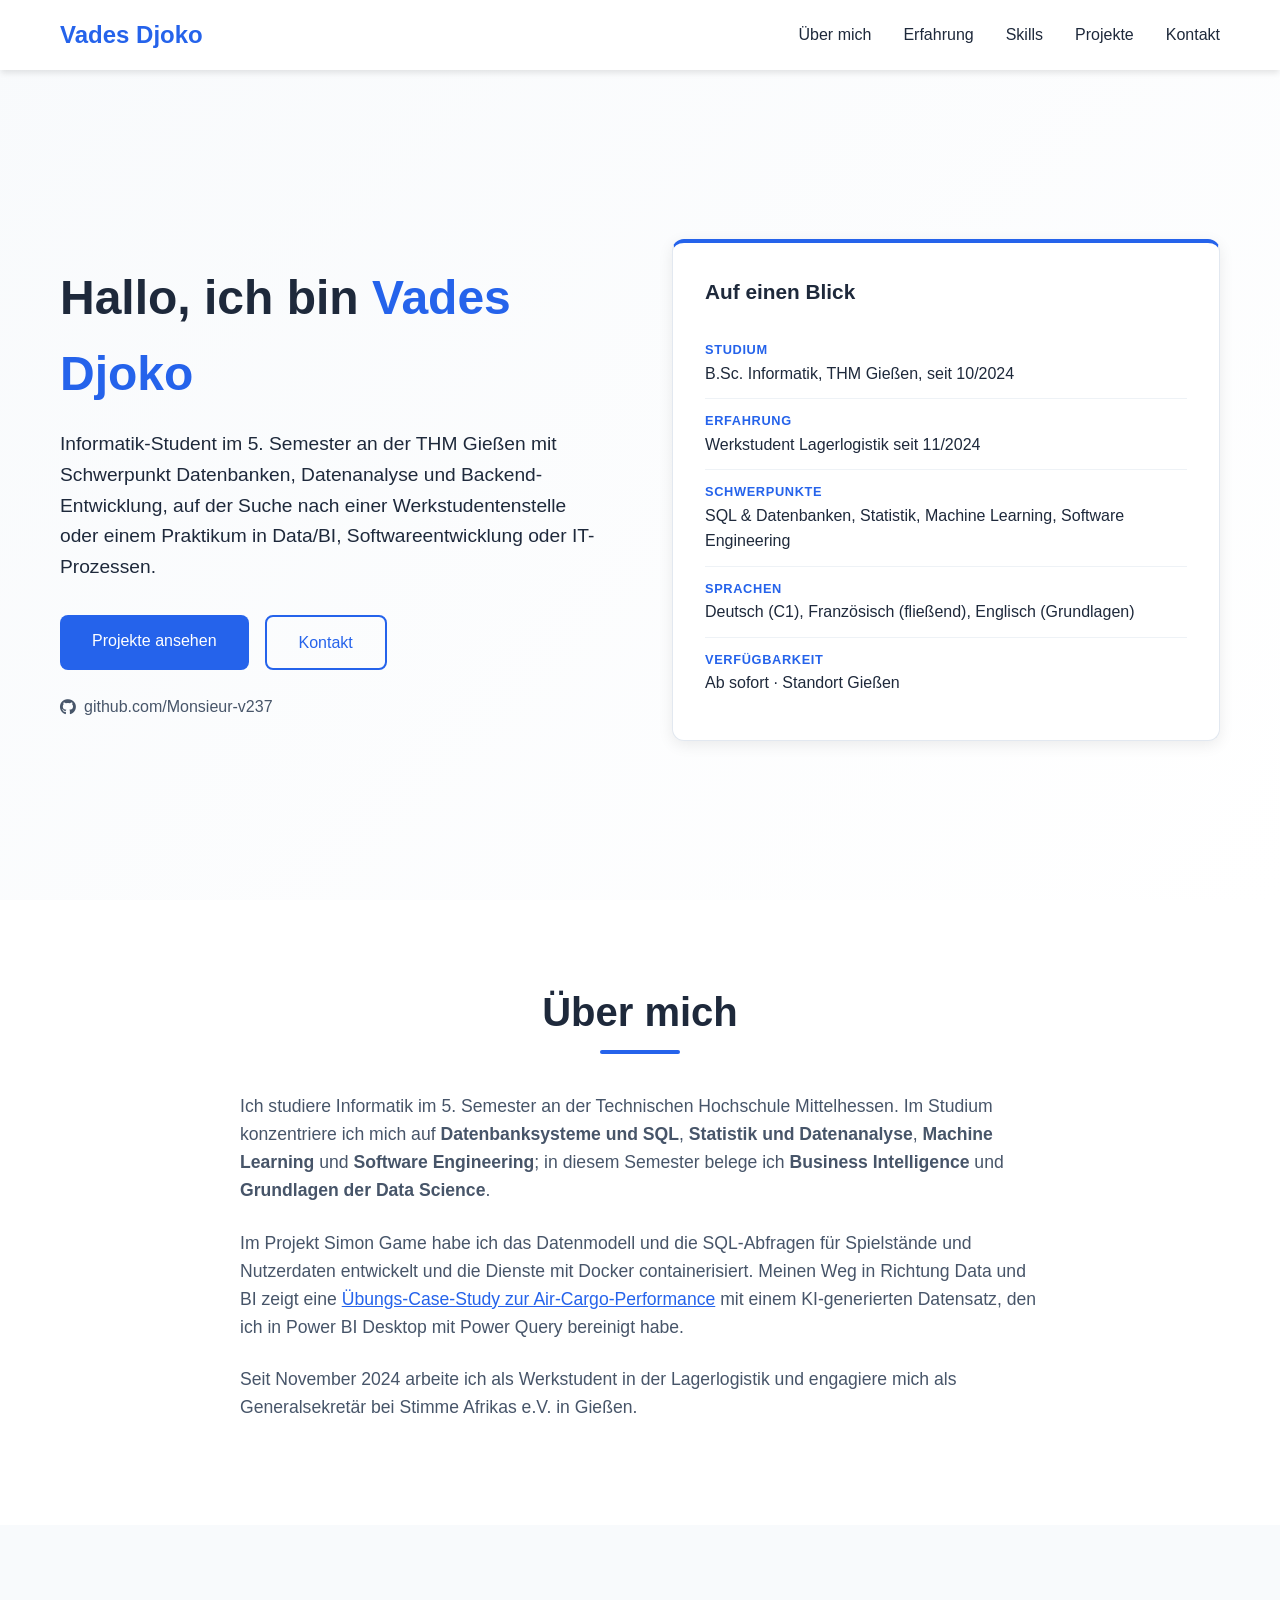
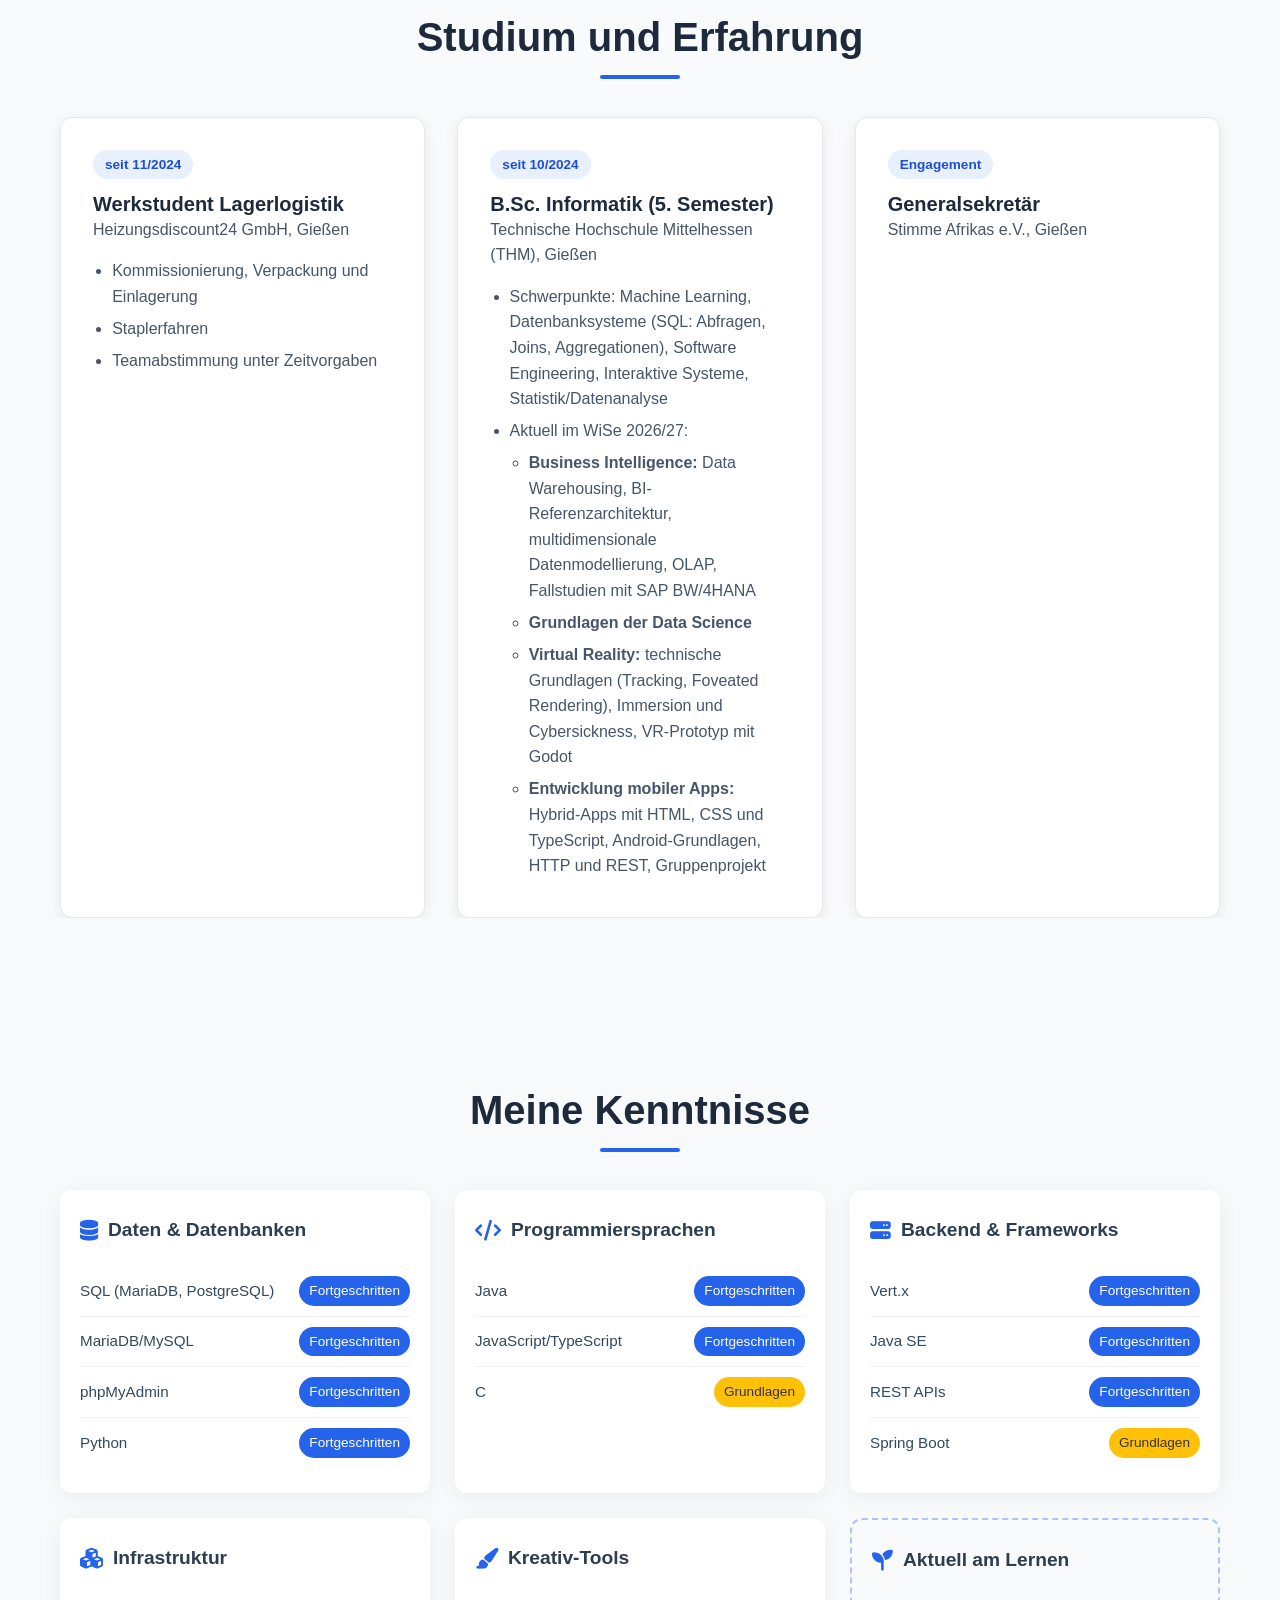
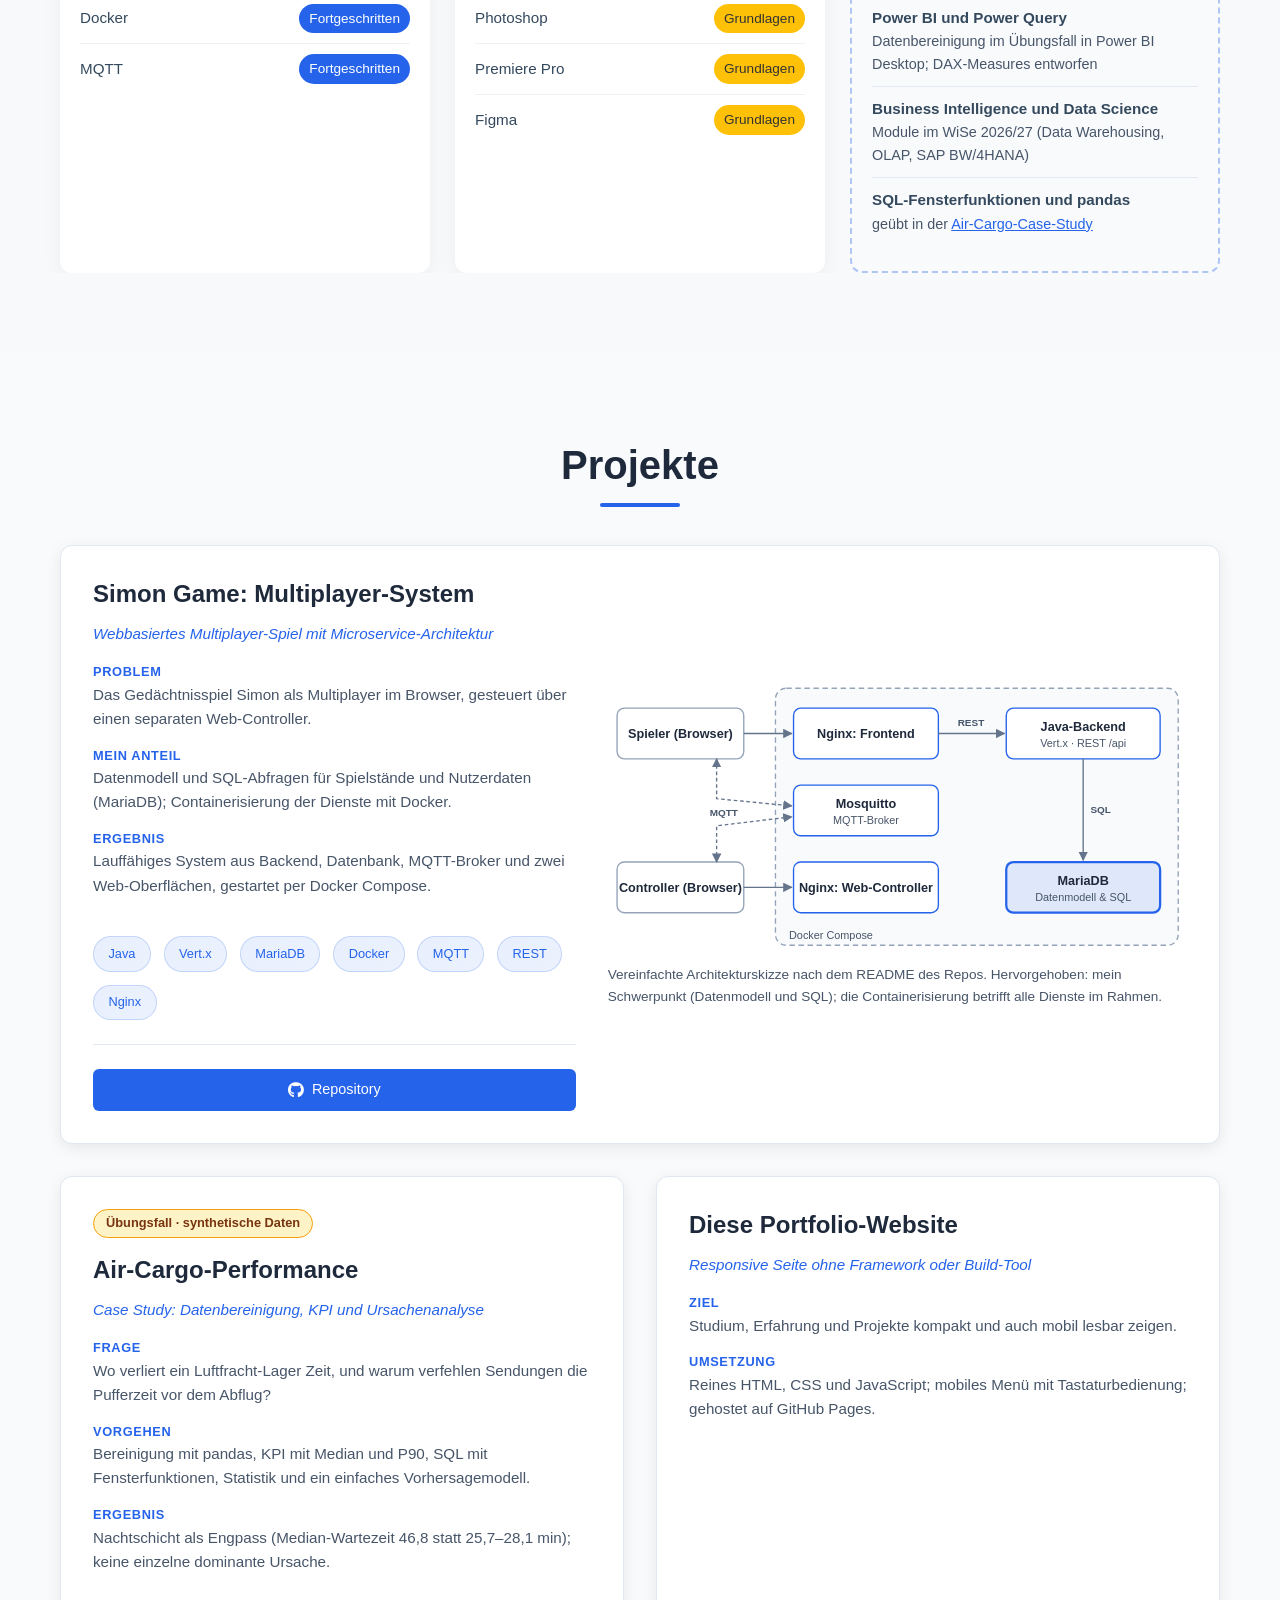
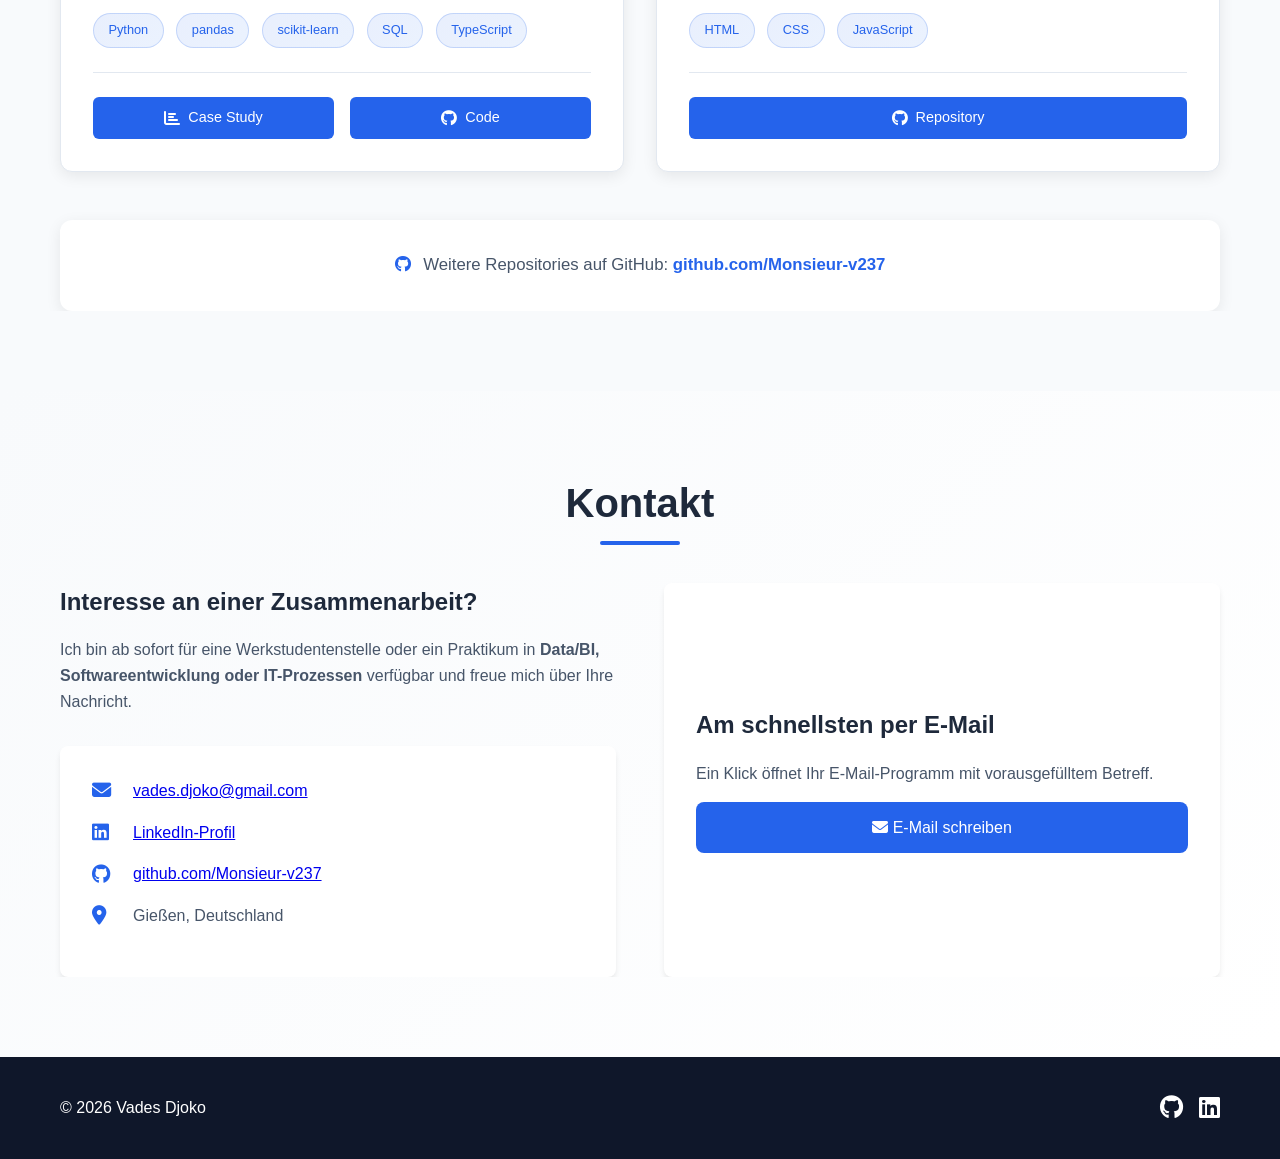
==== commit 5e97471e: "Skills: Python auf Fortgeschritten, SQL (MariaDB, PostgreSQL) ergänzt Co-Authored-By: Claude Opus 5." ====
--- a/index.html
+++ b/index.html
@@ -127,9 +127,10 @@
                 <div class="skill-category">
                     <h3><i class="fas fa-database" aria-hidden="true"></i> Daten &amp; Datenbanken</h3>
                     <ul class="skill-list">
+                        <li><span class="skill-name">SQL (MariaDB, PostgreSQL)</span> <span class="skill-level good">Fortgeschritten</span></li>
                         <li><span class="skill-name">MariaDB/MySQL</span> <span class="skill-level good">Fortgeschritten</span></li>
                         <li><span class="skill-name">phpMyAdmin</span> <span class="skill-level good">Fortgeschritten</span></li>
-                        <li><span class="skill-name">Python</span> <span class="skill-level basic">Grundlagen</span></li>
+                        <li><span class="skill-name">Python</span> <span class="skill-level good">Fortgeschritten</span></li>
                     </ul>
                 </div>
                 <div class="skill-category">
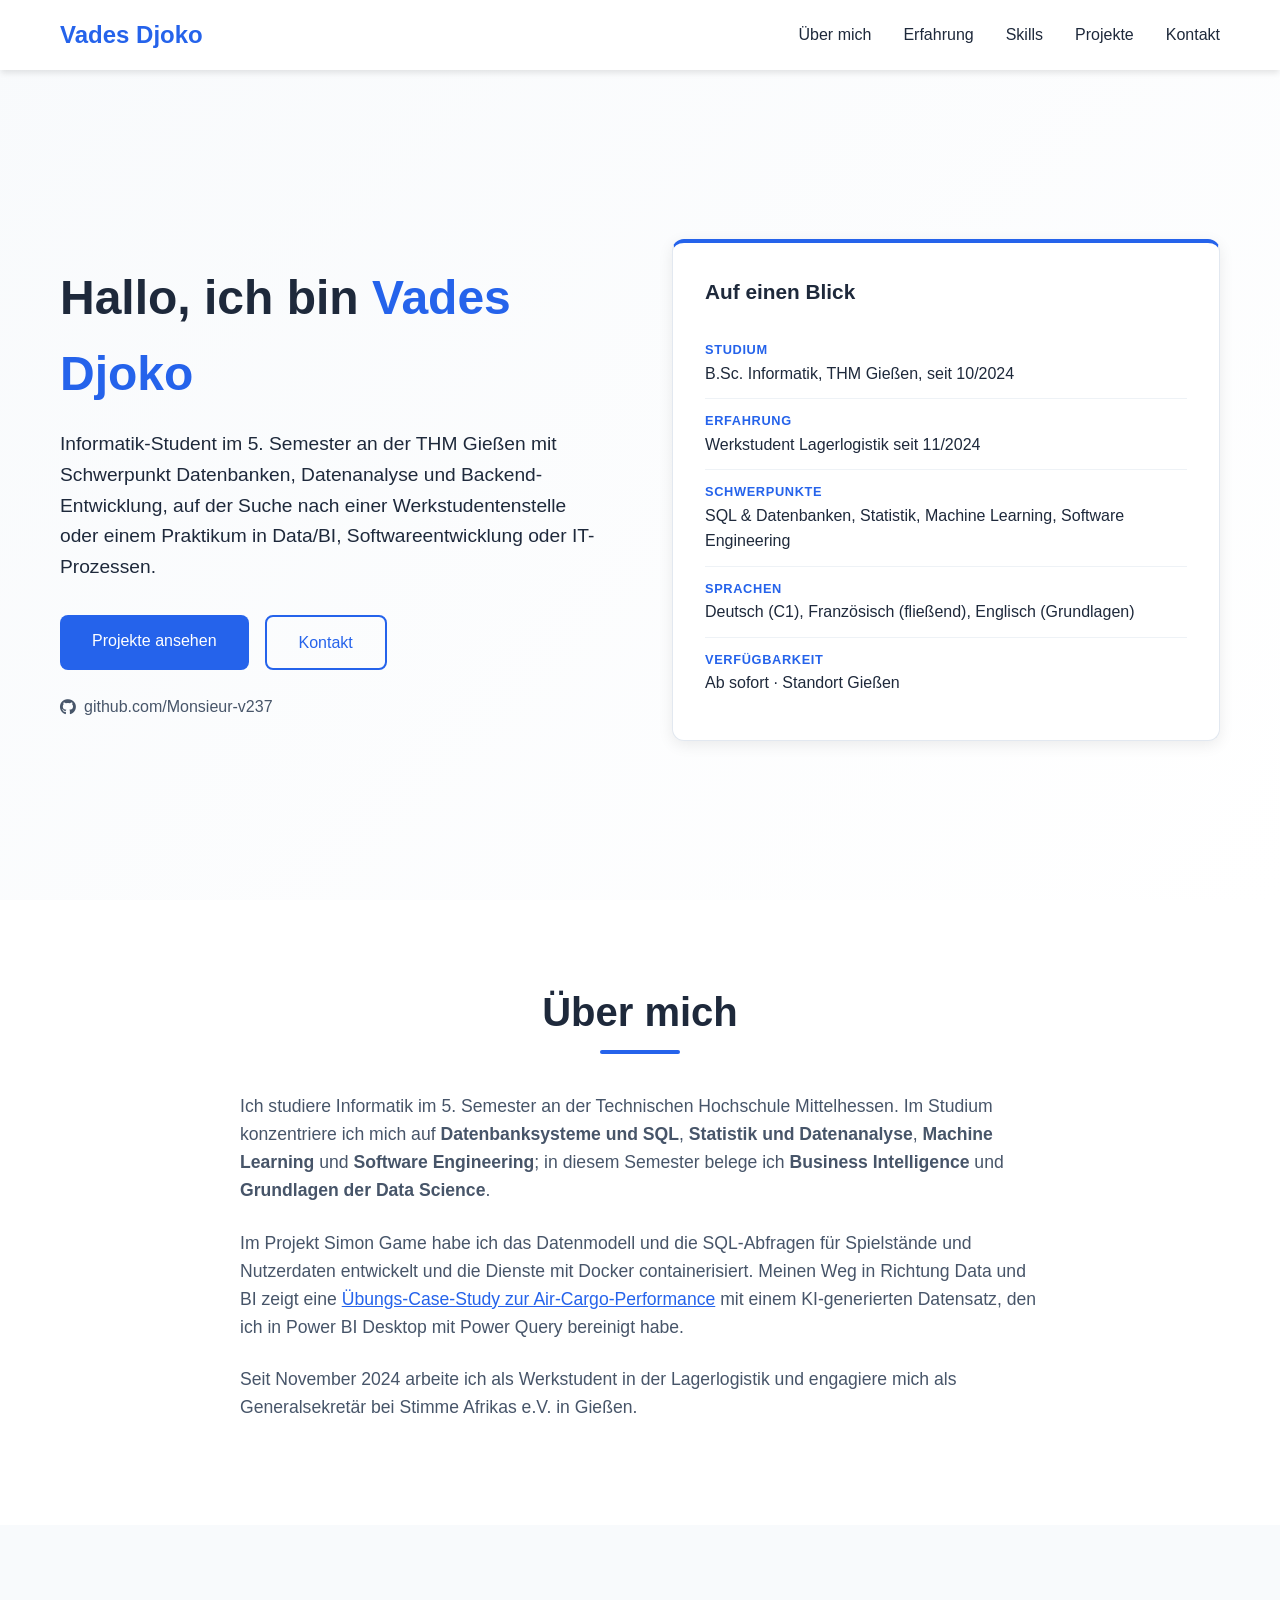
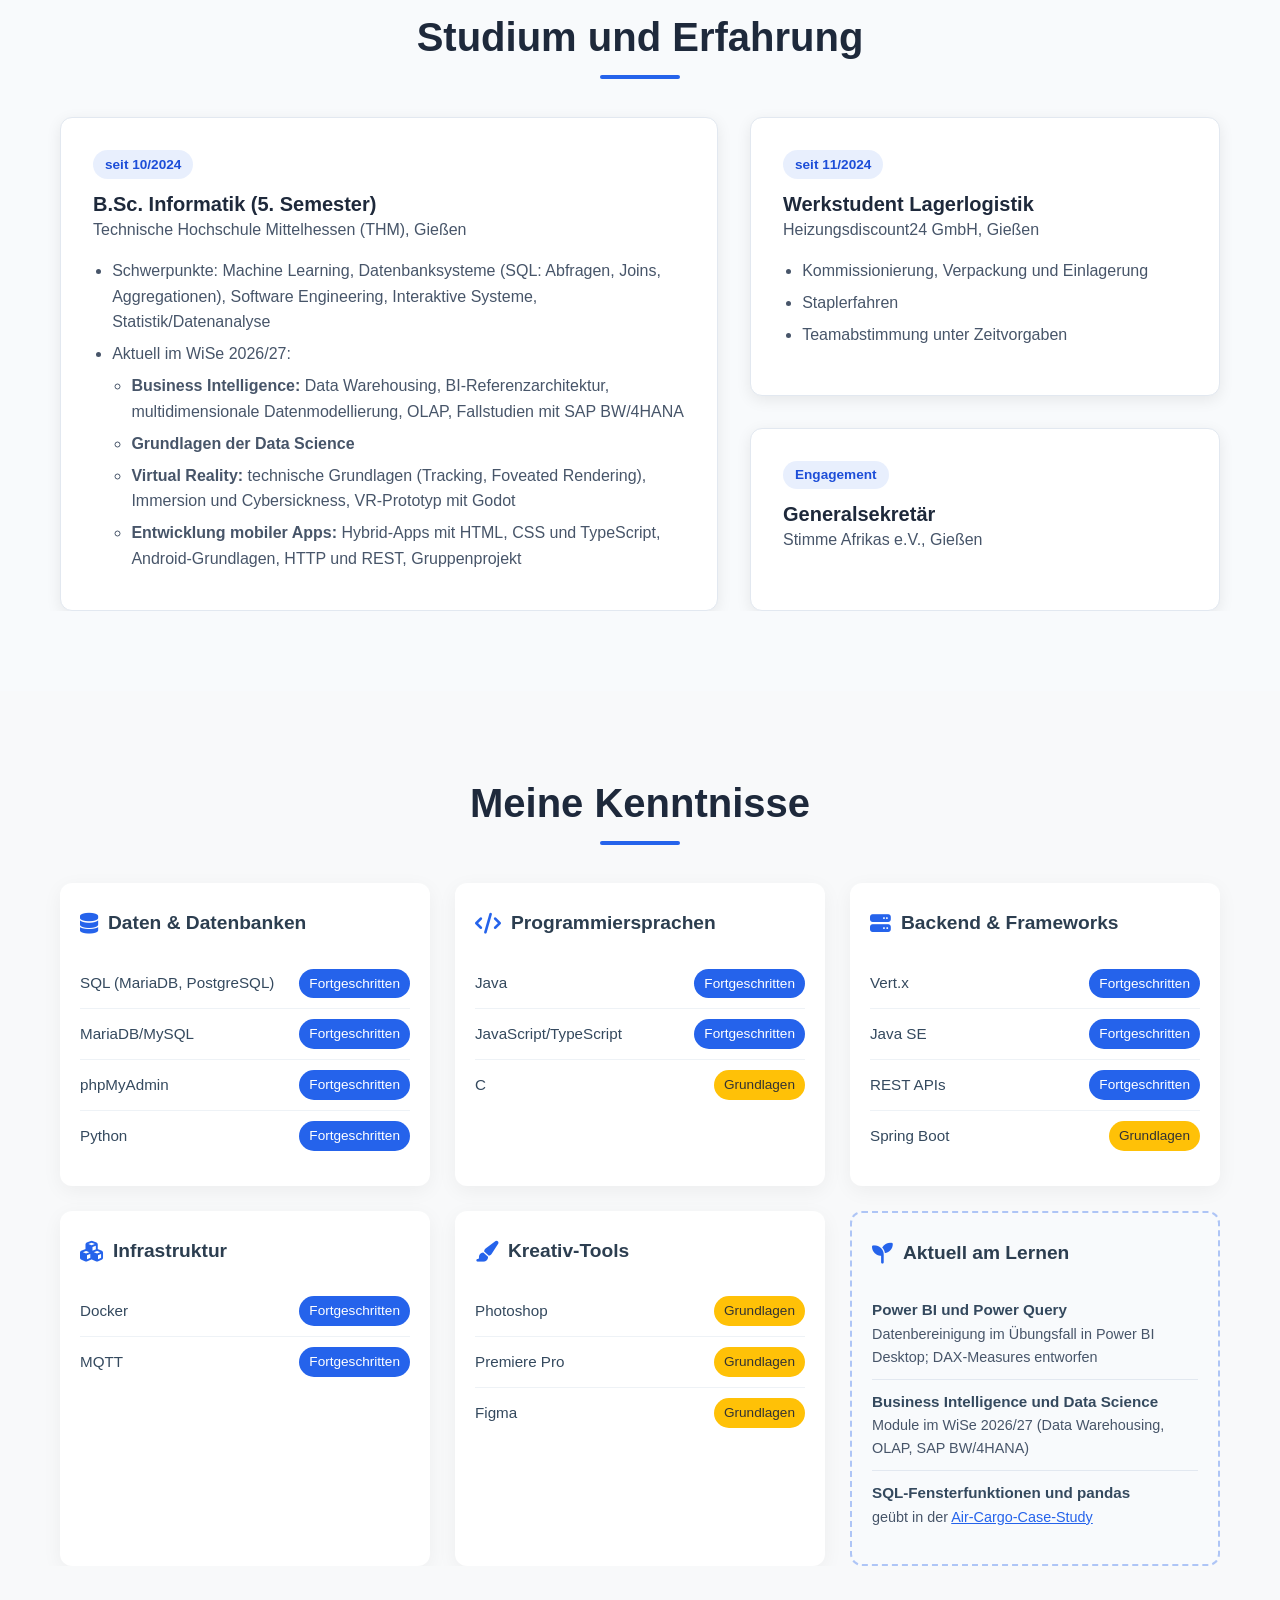
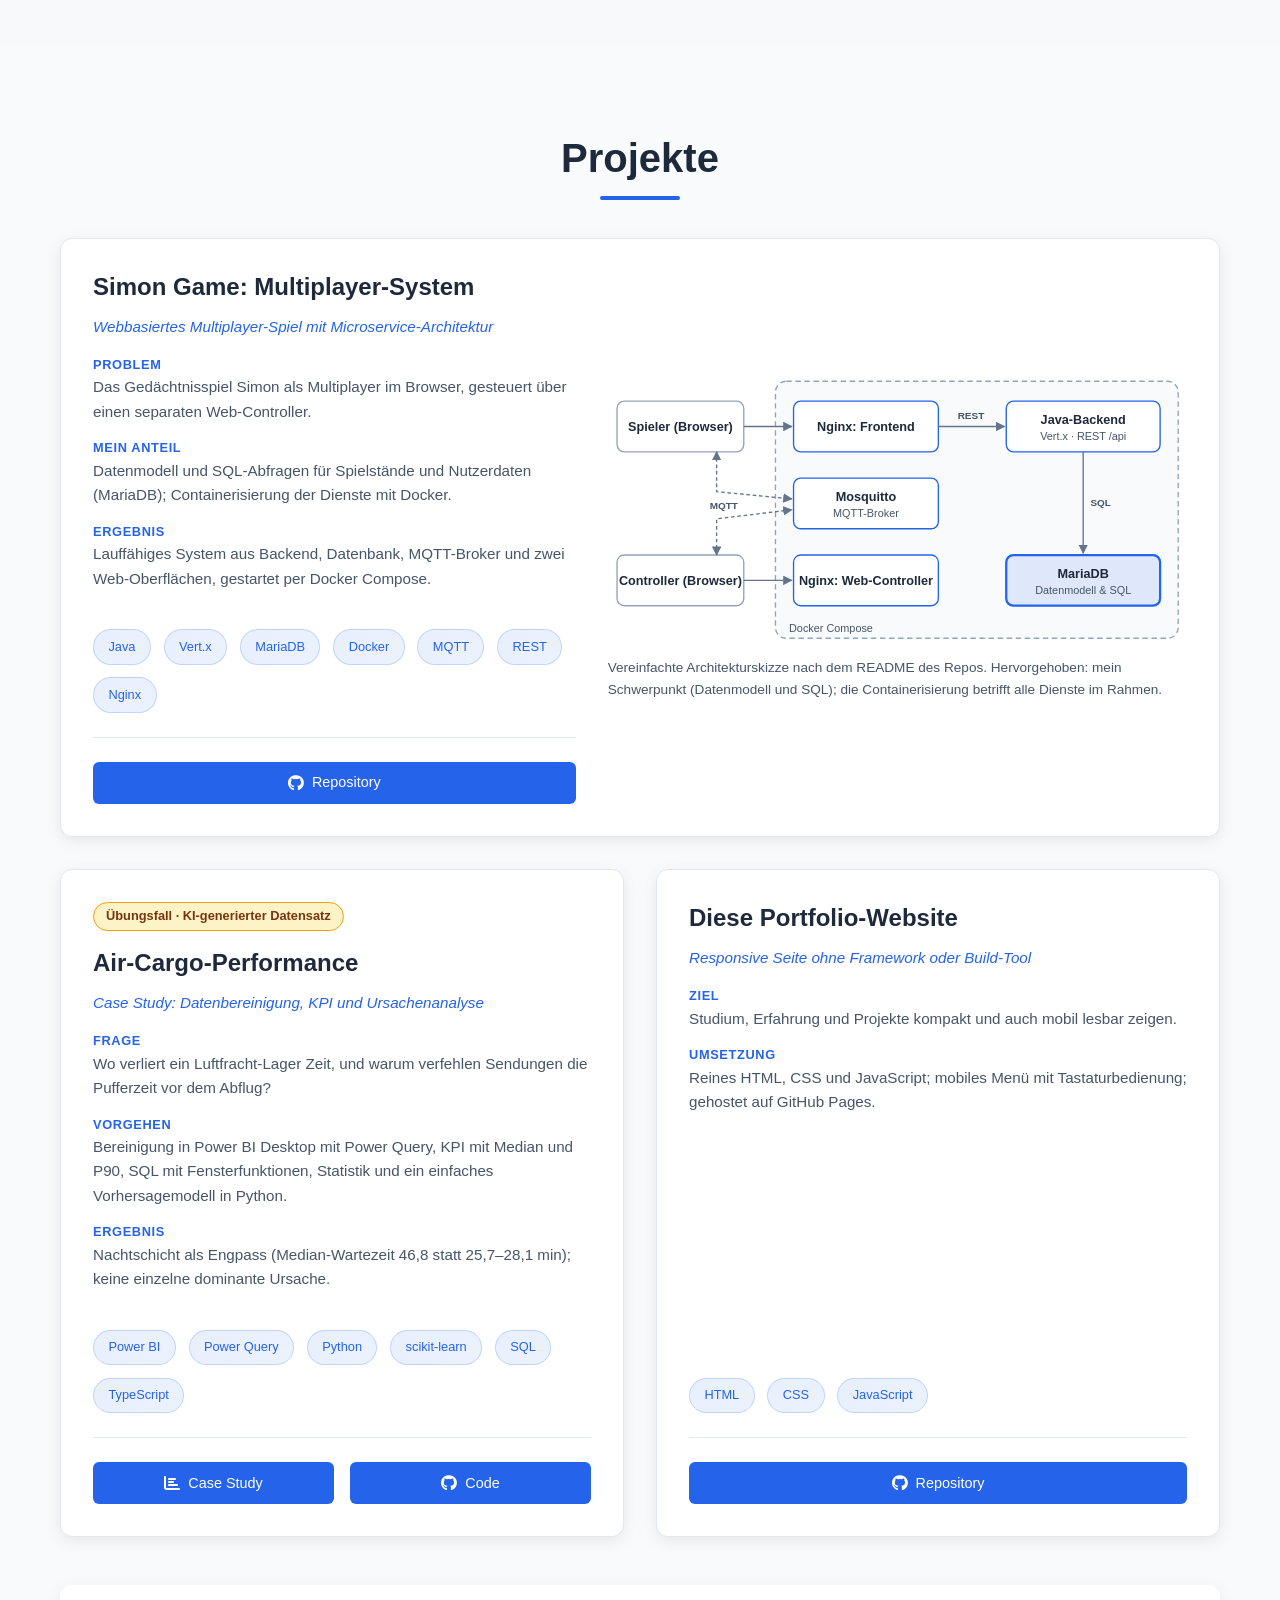
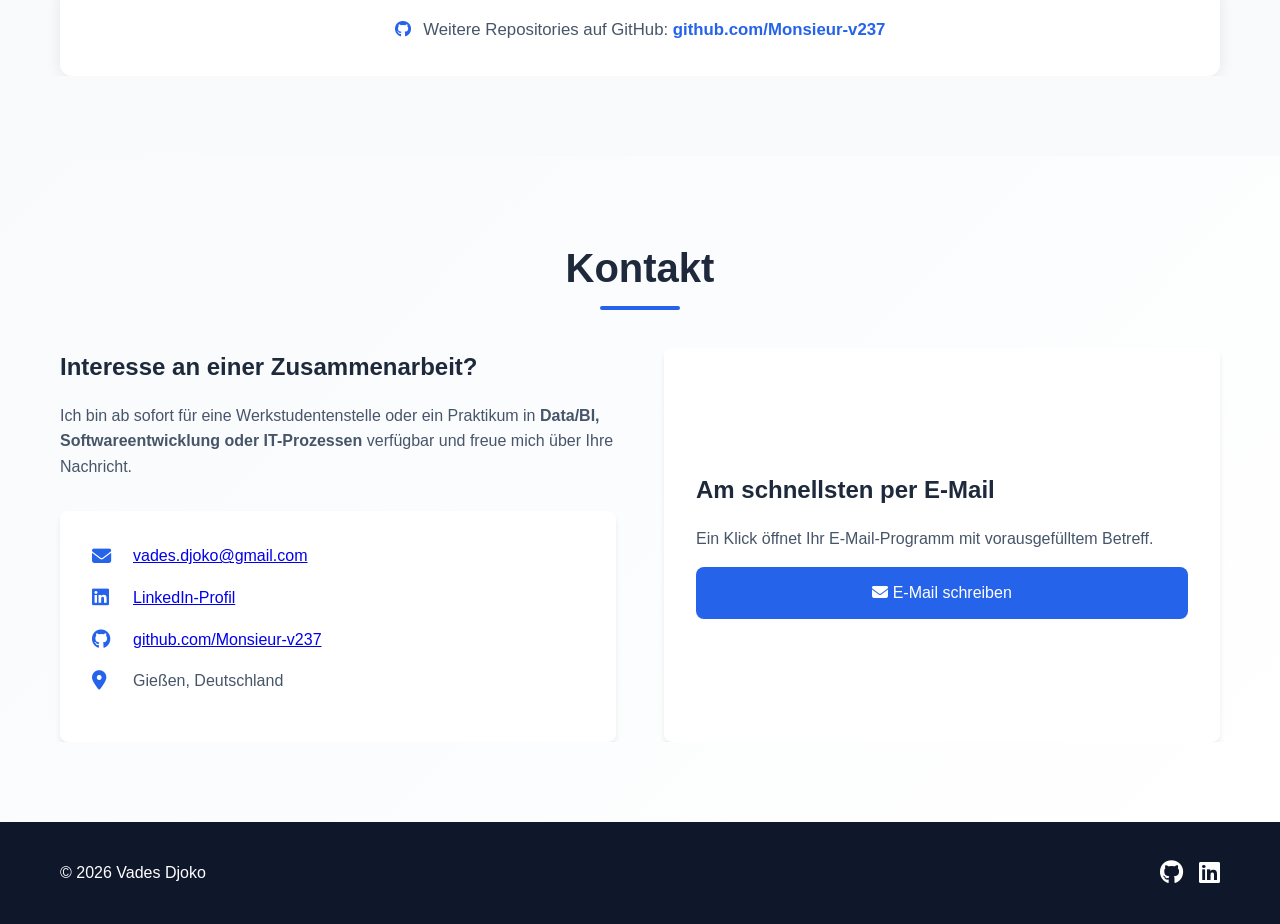
==== commit 47a14523: "Air Cargo: KI-generierter Datensatz, Bereinigung in Power BI Desktop - Datensatz überall als KI-gene" ====
--- a/index.html
+++ b/index.html
@@ -1,368 +1,369 @@
-<!DOCTYPE html>
-<html lang="de">
-<head>
-    <meta charset="UTF-8">
-    <meta name="viewport" content="width=device-width, initial-scale=1.0">
-    <title>Vades Djoko | Informatik-Student, Data &amp; Softwareentwicklung</title>
-    <meta name="description" content="Informatik-Student (B.Sc., THM Gießen) mit Schwerpunkt Datenbanken, Datenanalyse und Backend-Entwicklung. Projekte, Case Study und Kontakt.">
-    <link rel="canonical" href="https://monsieur-v237.github.io/portfolio/">
-    <meta property="og:type" content="website">
-    <meta property="og:locale" content="de_DE">
-    <meta property="og:title" content="Vades Djoko | Informatik-Student, Data &amp; Softwareentwicklung">
-    <meta property="og:description" content="B.Sc. Informatik an der THM Gießen. Datenbanken, Datenanalyse, Backend. Projekte mit Code auf GitHub.">
-    <meta property="og:url" content="https://monsieur-v237.github.io/portfolio/">
-    <meta property="og:image" content="https://monsieur-v237.github.io/portfolio/og-image.png">
-    <meta property="og:image:width" content="1200">
-    <meta property="og:image:height" content="630">
-    <meta name="twitter:card" content="summary_large_image">
-    <meta name="theme-color" content="#2563eb">
-    <link rel="icon" href="favicon.svg" type="image/svg+xml">
-    <link rel="stylesheet" href="style.css">
-    <link rel="stylesheet" href="https://cdnjs.cloudflare.com/ajax/libs/font-awesome/6.5.2/css/all.min.css">
-</head>
-<body>
-    <a class="skip-link" href="#main">Zum Inhalt springen</a>
-
-    <!-- Navigation -->
-    <nav class="navbar">
-        <div class="nav-container">
-            <a href="#home" class="logo">Vades Djoko</a>
-            <button class="nav-toggle" type="button" aria-expanded="false" aria-controls="nav-menu" aria-label="Menü öffnen">
-                <i class="fas fa-bars" aria-hidden="true"></i>
-            </button>
-            <ul class="nav-menu" id="nav-menu">
-                <li><a href="#about">Über mich</a></li>
-                <li><a href="#experience">Erfahrung</a></li>
-                <li><a href="#skills">Skills</a></li>
-                <li><a href="#projects">Projekte</a></li>
-                <li><a href="#contact">Kontakt</a></li>
-            </ul>
-        </div>
-    </nav>
-
-    <main id="main">
-    <!-- Hero -->
-    <section id="home" class="hero">
-        <div class="hero-container">
-            <div class="hero-text">
-                <h1>Hallo, ich bin <span class="highlight">Vades Djoko</span></h1>
-                <p class="hero-lead">Informatik-Student im 5. Semester an der THM Gießen mit Schwerpunkt Datenbanken, Datenanalyse und Backend-Entwicklung, auf der Suche nach einer Werkstudentenstelle oder einem Praktikum in Data/BI, Softwareentwicklung oder IT-Prozessen.</p>
-                <div class="hero-buttons">
-                    <a href="#projects" class="btn primary">Projekte ansehen</a>
-                    <a href="CV_Vades_Djoko.pdf" class="btn secondary" data-cv hidden download><i class="fas fa-file-pdf" aria-hidden="true"></i> CV herunterladen</a>
-                    <a href="#contact" class="btn secondary">Kontakt</a>
-                </div>
-                <a class="hero-github" href="https://github.com/Monsieur-v237" target="_blank" rel="noopener"><i class="fab fa-github" aria-hidden="true"></i> github.com/Monsieur-v237</a>
-            </div>
-            <aside class="glance" aria-label="Auf einen Blick">
-                <h2>Auf einen Blick</h2>
-                <dl>
-                    <div><dt>Studium</dt><dd>B.Sc. Informatik, THM Gießen, seit 10/2024</dd></div>
-                    <div><dt>Erfahrung</dt><dd>Werkstudent Lagerlogistik seit 11/2024</dd></div>
-                    <div><dt>Schwerpunkte</dt><dd>SQL &amp; Datenbanken, Statistik, Machine Learning, Software Engineering</dd></div>
-                    <div><dt>Sprachen</dt><dd>Deutsch (C1), Französisch (fließend), Englisch (Grundlagen)</dd></div>
-                    <div><dt>Verfügbarkeit</dt><dd>Ab sofort · Standort Gießen</dd></div>
-                </dl>
-            </aside>
-        </div>
-    </section>
-
-    <!-- About Section -->
-    <section id="about" class="about">
-        <div class="container">
-            <h2 class="section-title">Über mich</h2>
-            <div class="about-text">
-                <p>Ich studiere Informatik im 5. Semester an der Technischen Hochschule Mittelhessen. Im Studium konzentriere ich mich auf <strong>Datenbanksysteme und SQL</strong>, <strong>Statistik und Datenanalyse</strong>, <strong>Machine Learning</strong> und <strong>Software Engineering</strong>; in diesem Semester belege ich <strong>Business Intelligence</strong> und <strong>Grundlagen der Data Science</strong>.</p>
-                <p>Im Projekt Simon Game habe ich das Datenmodell und die SQL-Abfragen für Spielstände und Nutzerdaten entwickelt und die Dienste mit Docker containerisiert. Meinen Weg in Richtung Data und BI zeigt eine <a href="air-cargo.html">Übungs-Case-Study zur Air-Cargo-Performance</a> mit einem KI-generierten Datensatz, den ich in Power BI Desktop mit Power Query bereinigt habe.</p>
-                <p>Seit November 2024 arbeite ich als Werkstudent in der Lagerlogistik und engagiere mich als Generalsekretär bei Stimme Afrikas e.V. in Gießen.</p>
-            </div>
-        </div>
-    </section>
-
-    <!-- Studium & Erfahrung -->
-    <section id="experience" class="experience">
-        <div class="container">
-            <h2 class="section-title">Studium und Erfahrung</h2>
-            <div class="timeline">
-                <article class="timeline-item">
-                    <p class="timeline-date">seit 11/2024</p>
-                    <h3>Werkstudent Lagerlogistik</h3>
-                    <p class="timeline-org">Heizungsdiscount24 GmbH, Gießen</p>
-                    <ul>
-                        <li>Kommissionierung, Verpackung und Einlagerung</li>
-                        <li>Staplerfahren</li>
-                        <li>Teamabstimmung unter Zeitvorgaben</li>
-                    </ul>
-                </article>
-                <article class="timeline-item">
-                    <p class="timeline-date">seit 10/2024</p>
-                    <h3>B.Sc. Informatik (5. Semester)</h3>
-                    <p class="timeline-org">Technische Hochschule Mittelhessen (THM), Gießen</p>
-                    <ul>
-                        <li>Schwerpunkte: Machine Learning, Datenbanksysteme (SQL: Abfragen, Joins, Aggregationen), Software Engineering, Interaktive Systeme, Statistik/Datenanalyse</li>
-                        <li>Aktuell im WiSe 2026/27:
-                            <ul class="module-list">
-                                <li><strong>Business Intelligence:</strong> Data Warehousing, BI-Referenzarchitektur, multidimensionale Datenmodellierung, OLAP, Fallstudien mit SAP BW/4HANA</li>
-                                <li><strong>Grundlagen der Data Science</strong></li>
-                                <li><strong>Virtual Reality:</strong> technische Grundlagen (Tracking, Foveated Rendering), Immersion und Cybersickness, VR-Prototyp mit Godot</li>
-                                <li><strong>Entwicklung mobiler Apps:</strong> Hybrid-Apps mit HTML, CSS und TypeScript, Android-Grundlagen, HTTP und REST, Gruppenprojekt</li>
-                            </ul>
-                        </li>
-                    </ul>
-                </article>
-                <article class="timeline-item">
-                    <p class="timeline-date">Engagement</p>
-                    <h3>Generalsekretär</h3>
-                    <p class="timeline-org">Stimme Afrikas e.V., Gießen</p>
-                </article>
-            </div>
-        </div>
-    </section>
-
-    <!-- Skills -->
-    <section id="skills" class="skills">
-        <div class="container">
-            <h2 class="section-title">Meine Kenntnisse</h2>
-            <div class="skills-grid">
-                <div class="skill-category">
-                    <h3><i class="fas fa-database" aria-hidden="true"></i> Daten &amp; Datenbanken</h3>
-                    <ul class="skill-list">
-                        <li><span class="skill-name">SQL (MariaDB, PostgreSQL)</span> <span class="skill-level good">Fortgeschritten</span></li>
-                        <li><span class="skill-name">MariaDB/MySQL</span> <span class="skill-level good">Fortgeschritten</span></li>
-                        <li><span class="skill-name">phpMyAdmin</span> <span class="skill-level good">Fortgeschritten</span></li>
-                        <li><span class="skill-name">Python</span> <span class="skill-level good">Fortgeschritten</span></li>
-                    </ul>
-                </div>
-                <div class="skill-category">
-                    <h3><i class="fas fa-code" aria-hidden="true"></i> Programmiersprachen</h3>
-                    <ul class="skill-list">
-                        <li><span class="skill-name">Java</span> <span class="skill-level good">Fortgeschritten</span></li>
-                        <li><span class="skill-name">JavaScript/TypeScript</span> <span class="skill-level good">Fortgeschritten</span></li>
-                        <li><span class="skill-name">C</span> <span class="skill-level basic">Grundlagen</span></li>
-                    </ul>
-                </div>
-                <div class="skill-category">
-                    <h3><i class="fas fa-server" aria-hidden="true"></i> Backend &amp; Frameworks</h3>
-                    <ul class="skill-list">
-                        <li><span class="skill-name">Vert.x</span> <span class="skill-level good">Fortgeschritten</span></li>
-                        <li><span class="skill-name">Java SE</span> <span class="skill-level good">Fortgeschritten</span></li>
-                        <li><span class="skill-name">REST APIs</span> <span class="skill-level good">Fortgeschritten</span></li>
-                        <li><span class="skill-name">Spring Boot</span> <span class="skill-level basic">Grundlagen</span></li>
-                    </ul>
-                </div>
-                <div class="skill-category">
-                    <h3><i class="fas fa-cubes" aria-hidden="true"></i> Infrastruktur</h3>
-                    <ul class="skill-list">
-                        <li><span class="skill-name">Docker</span> <span class="skill-level good">Fortgeschritten</span></li>
-                        <li><span class="skill-name">MQTT</span> <span class="skill-level good">Fortgeschritten</span></li>
-                    </ul>
-                </div>
-                <div class="skill-category">
-                    <h3><i class="fas fa-paint-brush" aria-hidden="true"></i> Kreativ-Tools</h3>
-                    <ul class="skill-list">
-                        <li><span class="skill-name">Photoshop</span> <span class="skill-level basic">Grundlagen</span></li>
-                        <li><span class="skill-name">Premiere Pro</span> <span class="skill-level basic">Grundlagen</span></li>
-                        <li><span class="skill-name">Figma</span> <span class="skill-level basic">Grundlagen</span></li>
-                    </ul>
-                </div>
-                <div class="skill-category learning">
-                    <h3><i class="fas fa-seedling" aria-hidden="true"></i> Aktuell am Lernen</h3>
-                    <ul class="learning-list">
-                        <li><strong>Power BI und Power Query</strong> Datenbereinigung im Übungsfall in Power BI Desktop; DAX-Measures entworfen</li>
-                        <li><strong>Business Intelligence und Data Science</strong> Module im WiSe 2026/27 (Data Warehousing, OLAP, SAP BW/4HANA)</li>
-                        <li><strong>SQL-Fensterfunktionen und pandas</strong> geübt in der <a href="air-cargo.html">Air-Cargo-Case-Study</a></li>
-                    </ul>
-                </div>
-            </div>
-        </div>
-    </section>
-
-    <!-- Projekte -->
-    <section id="projects" class="projects">
-        <div class="container">
-            <h2 class="section-title">Projekte</h2>
-            <div class="projects-grid">
-                <!-- Simon Game -->
-                <article class="project-card project-wide">
-                    <div class="project-body">
-                        <h3>Simon Game: Multiplayer-System</h3>
-                        <p class="project-subtitle">Webbasiertes Multiplayer-Spiel mit Microservice-Architektur</p>
-                        <dl class="project-facts">
-                            <div><dt>Problem</dt><dd>Das Gedächtnisspiel Simon als Multiplayer im Browser, gesteuert über einen separaten Web-Controller.</dd></div>
-                            <div><dt>Mein Anteil</dt><dd>Datenmodell und SQL-Abfragen für Spielstände und Nutzerdaten (MariaDB); Containerisierung der Dienste mit Docker.</dd></div>
-                            <div><dt>Ergebnis</dt><dd>Lauffähiges System aus Backend, Datenbank, MQTT-Broker und zwei Web-Oberflächen, gestartet per Docker Compose.</dd></div>
-                        </dl>
-                        <div class="project-tech">
-                            <span class="tech-tag">Java</span>
-                            <span class="tech-tag">Vert.x</span>
-                            <span class="tech-tag">MariaDB</span>
-                            <span class="tech-tag">Docker</span>
-                            <span class="tech-tag">MQTT</span>
-                            <span class="tech-tag">REST</span>
-                            <span class="tech-tag">Nginx</span>
-                        </div>
-                        <div class="project-links">
-                            <a href="https://github.com/Monsieur-v237/simon_game" target="_blank" rel="noopener" class="project-link">
-                                <i class="fab fa-github" aria-hidden="true"></i> Repository
-                            </a>
-                        </div>
-                    </div>
-                    <figure class="project-figure">
-                        <div class="figure-scroll" tabindex="0" aria-label="Architekturskizze, horizontal scrollbar">
-                        <svg viewBox="0 0 640 300" role="img" aria-labelledby="simon-arch-title simon-arch-desc">
-                            <title id="simon-arch-title">Architektur Simon Game</title>
-                            <desc id="simon-arch-desc">Spieler und Controller greifen per Browser auf zwei Nginx-Server zu und tauschen Nachrichten über den MQTT-Broker Mosquitto aus. Das Java-Backend mit Vert.x stellt eine REST-API bereit und speichert Daten in MariaDB. Alle Dienste laufen in Docker-Containern.</desc>
-                            <defs>
-                                <marker id="arrow" viewBox="0 0 10 10" refX="9" refY="5" markerWidth="7" markerHeight="7" orient="auto-start-reverse">
-                                    <path d="M0,0 L10,5 L0,10 z" class="arch-arrowhead"/>
-                                </marker>
-                            </defs>
-                            <rect x="185" y="8" width="445" height="284" rx="12" class="arch-docker"/>
-                            <text x="200" y="285" class="arch-caption">Docker Compose</text>
-
-                            <rect x="10" y="30" width="140" height="56" rx="8" class="arch-client"/>
-                            <text x="80" y="63" class="arch-label">Spieler (Browser)</text>
-                            <rect x="10" y="200" width="140" height="56" rx="8" class="arch-client"/>
-                            <text x="80" y="233" class="arch-label">Controller (Browser)</text>
-
-                            <rect x="205" y="30" width="160" height="56" rx="8" class="arch-box"/>
-                            <text x="285" y="63" class="arch-label">Nginx: Frontend</text>
-                            <rect x="205" y="115" width="160" height="56" rx="8" class="arch-box"/>
-                            <text x="285" y="140" class="arch-label">Mosquitto</text>
-                            <text x="285" y="158" class="arch-sub">MQTT-Broker</text>
-                            <rect x="205" y="200" width="160" height="56" rx="8" class="arch-box"/>
-                            <text x="285" y="233" class="arch-label">Nginx: Web-Controller</text>
-
-                            <rect x="440" y="30" width="170" height="56" rx="8" class="arch-box"/>
-                            <text x="525" y="55" class="arch-label">Java-Backend</text>
-                            <text x="525" y="73" class="arch-sub">Vert.x · REST /api</text>
-                            <rect x="440" y="200" width="170" height="56" rx="8" class="arch-own"/>
-                            <text x="525" y="225" class="arch-label">MariaDB</text>
-                            <text x="525" y="243" class="arch-sub">Datenmodell &amp; SQL</text>
-
-                            <line x1="150" y1="58" x2="203" y2="58" class="arch-line" marker-end="url(#arrow)"/>
-                            <line x1="150" y1="228" x2="203" y2="228" class="arch-line" marker-end="url(#arrow)"/>
-                            <path d="M120,86 L120,130 L203,138" class="arch-line arch-mqtt" marker-start="url(#arrow)" marker-end="url(#arrow)"/>
-                            <path d="M120,200 L120,160 L203,150" class="arch-line arch-mqtt" marker-start="url(#arrow)" marker-end="url(#arrow)"/>
-                            <text x="128" y="149" class="arch-edge">MQTT</text>
-                            <line x1="365" y1="58" x2="438" y2="58" class="arch-line" marker-end="url(#arrow)"/>
-                            <text x="401" y="50" class="arch-edge">REST</text>
-                            <line x1="525" y1="86" x2="525" y2="198" class="arch-line" marker-end="url(#arrow)"/>
-                            <text x="533" y="146" class="arch-edge arch-edge-left">SQL</text>
-                        </svg>
-                        </div>
-                        <figcaption>Vereinfachte Architekturskizze nach dem README des Repos. Hervorgehoben: mein Schwerpunkt (Datenmodell und SQL); die Containerisierung betrifft alle Dienste im Rahmen.</figcaption>
-                    </figure>
-                </article>
-
-                <!-- Air-Cargo Case Study -->
-                <article class="project-card">
-                    <p class="project-badge">Übungsfall · synthetische Daten</p>
-                    <h3>Air-Cargo-Performance</h3>
-                    <p class="project-subtitle">Case Study: Datenbereinigung, KPI und Ursachenanalyse</p>
-                    <dl class="project-facts">
-                        <div><dt>Frage</dt><dd>Wo verliert ein Luftfracht-Lager Zeit, und warum verfehlen Sendungen die Pufferzeit vor dem Abflug?</dd></div>
-                        <div><dt>Vorgehen</dt><dd>Bereinigung mit pandas, KPI mit Median und P90, SQL mit Fensterfunktionen, Statistik und ein einfaches Vorhersagemodell.</dd></div>
-                        <div><dt>Ergebnis</dt><dd>Nachtschicht als Engpass (Median-Wartezeit 46,8 statt 25,7–28,1 min); keine einzelne dominante Ursache.</dd></div>
-                    </dl>
-                    <div class="project-tech">
-                        <span class="tech-tag">Python</span>
-                        <span class="tech-tag">pandas</span>
-                        <span class="tech-tag">scikit-learn</span>
-                        <span class="tech-tag">SQL</span>
-                        <span class="tech-tag">TypeScript</span>
-                    </div>
-                    <div class="project-links">
-                        <a href="air-cargo.html" class="project-link">
-                            <i class="fas fa-chart-bar" aria-hidden="true"></i> Case Study
-                        </a>
-                        <a href="https://github.com/Monsieur-v237/air-cargo-performance" target="_blank" rel="noopener" class="project-link">
-                            <i class="fab fa-github" aria-hidden="true"></i> Code
-                        </a>
-                    </div>
-                </article>
-
-                <!-- Portfolio -->
-                <article class="project-card">
-                    <h3>Diese Portfolio-Website</h3>
-                    <p class="project-subtitle">Responsive Seite ohne Framework oder Build-Tool</p>
-                    <dl class="project-facts">
-                        <div><dt>Ziel</dt><dd>Studium, Erfahrung und Projekte kompakt und auch mobil lesbar zeigen.</dd></div>
-                        <div><dt>Umsetzung</dt><dd>Reines HTML, CSS und JavaScript; mobiles Menü mit Tastaturbedienung; gehostet auf GitHub Pages.</dd></div>
-                    </dl>
-                    <div class="project-tech">
-                        <span class="tech-tag">HTML</span>
-                        <span class="tech-tag">CSS</span>
-                        <span class="tech-tag">JavaScript</span>
-                    </div>
-                    <div class="project-links">
-                        <a href="https://github.com/Monsieur-v237/portfolio" target="_blank" rel="noopener" class="project-link">
-                            <i class="fab fa-github" aria-hidden="true"></i> Repository
-                        </a>
-                    </div>
-                </article>
-            </div>
-
-            <div class="github-profile-link">
-                <p>
-                    <i class="fab fa-github" aria-hidden="true"></i>
-                    Weitere Repositories auf GitHub:
-                    <a href="https://github.com/Monsieur-v237" target="_blank" rel="noopener">github.com/Monsieur-v237</a>
-                </p>
-            </div>
-        </div>
-    </section>
-
-    <!-- Contact Section -->
-    <section id="contact" class="contact">
-        <div class="container">
-            <h2 class="section-title">Kontakt</h2>
-            <div class="contact-content">
-                <div class="contact-info">
-                    <h3>Interesse an einer Zusammenarbeit?</h3>
-                    <p>Ich bin ab sofort für eine Werkstudentenstelle oder ein Praktikum in <strong>Data/BI, Softwareentwicklung oder IT-Prozessen</strong> verfügbar und freue mich über Ihre Nachricht.</p>
-                    <div class="contact-details">
-                        <div class="contact-item">
-                            <i class="fas fa-envelope" aria-hidden="true"></i>
-                            <a href="mailto:vades.djoko@gmail.com">vades.djoko@gmail.com</a>
-                        </div>
-                        <div class="contact-item">
-                            <i class="fab fa-linkedin" aria-hidden="true"></i>
-                            <a href="https://www.linkedin.com/in/vades-ngounouo-djoko-a28911255" target="_blank" rel="noopener">LinkedIn-Profil</a>
-                        </div>
-                        <div class="contact-item">
-                            <i class="fab fa-github" aria-hidden="true"></i>
-                            <a href="https://github.com/Monsieur-v237" target="_blank" rel="noopener">github.com/Monsieur-v237</a>
-                        </div>
-                        <div class="contact-item">
-                            <i class="fas fa-map-marker-alt" aria-hidden="true"></i>
-                            <span>Gießen, Deutschland</span>
-                        </div>
-                    </div>
-                </div>
-                <div class="contact-cta">
-                    <h3>Am schnellsten per E-Mail</h3>
-                    <p>Ein Klick öffnet Ihr E-Mail-Programm mit vorausgefülltem Betreff.</p>
-                    <a href="mailto:vades.djoko@gmail.com?subject=Anfrage%20%C3%BCber%20Ihr%20Portfolio" class="btn primary"><i class="fas fa-envelope" aria-hidden="true"></i> E-Mail schreiben</a>
-                    <a href="CV_Vades_Djoko.pdf" class="btn secondary" data-cv hidden download><i class="fas fa-file-pdf" aria-hidden="true"></i> CV herunterladen</a>
-                </div>
-            </div>
-        </div>
-    </section>
-
-    </main>
-
-    <!-- Footer -->
-    <footer>
-        <div class="container">
-            <p>&copy; 2026 Vades Djoko</p>
-            <div class="social-links">
-                <a href="https://github.com/Monsieur-v237" target="_blank" rel="noopener" aria-label="GitHub"><i class="fab fa-github" aria-hidden="true"></i></a>
-                <a href="https://www.linkedin.com/in/vades-ngounouo-djoko-a28911255" target="_blank" rel="noopener" aria-label="LinkedIn"><i class="fab fa-linkedin" aria-hidden="true"></i></a>
-            </div>
-        </div>
-    </footer>
-
-    <script src="script.js"></script>
-</body>
+<!DOCTYPE html>
+<html lang="de">
+<head>
+    <meta charset="UTF-8">
+    <meta name="viewport" content="width=device-width, initial-scale=1.0">
+    <title>Vades Djoko | Informatik-Student, Data &amp; Softwareentwicklung</title>
+    <meta name="description" content="Informatik-Student (B.Sc., THM Gießen) mit Schwerpunkt Datenbanken, Datenanalyse und Backend-Entwicklung. Projekte, Case Study und Kontakt.">
+    <link rel="canonical" href="https://monsieur-v237.github.io/portfolio/">
+    <meta property="og:type" content="website">
+    <meta property="og:locale" content="de_DE">
+    <meta property="og:title" content="Vades Djoko | Informatik-Student, Data &amp; Softwareentwicklung">
+    <meta property="og:description" content="B.Sc. Informatik an der THM Gießen. Datenbanken, Datenanalyse, Backend. Projekte mit Code auf GitHub.">
+    <meta property="og:url" content="https://monsieur-v237.github.io/portfolio/">
+    <meta property="og:image" content="https://monsieur-v237.github.io/portfolio/og-image.png">
+    <meta property="og:image:width" content="1200">
+    <meta property="og:image:height" content="630">
+    <meta name="twitter:card" content="summary_large_image">
+    <meta name="theme-color" content="#2563eb">
+    <link rel="icon" href="favicon.svg" type="image/svg+xml">
+    <link rel="stylesheet" href="style.css">
+    <link rel="stylesheet" href="https://cdnjs.cloudflare.com/ajax/libs/font-awesome/6.5.2/css/all.min.css">
+</head>
+<body>
+    <a class="skip-link" href="#main">Zum Inhalt springen</a>
+
+    <!-- Navigation -->
+    <nav class="navbar">
+        <div class="nav-container">
+            <a href="#home" class="logo">Vades Djoko</a>
+            <button class="nav-toggle" type="button" aria-expanded="false" aria-controls="nav-menu" aria-label="Menü öffnen">
+                <i class="fas fa-bars" aria-hidden="true"></i>
+            </button>
+            <ul class="nav-menu" id="nav-menu">
+                <li><a href="#about">Über mich</a></li>
+                <li><a href="#experience">Erfahrung</a></li>
+                <li><a href="#skills">Skills</a></li>
+                <li><a href="#projects">Projekte</a></li>
+                <li><a href="#contact">Kontakt</a></li>
+            </ul>
+        </div>
+    </nav>
+
+    <main id="main">
+    <!-- Hero -->
+    <section id="home" class="hero">
+        <div class="hero-container">
+            <div class="hero-text">
+                <h1>Hallo, ich bin <span class="highlight">Vades Djoko</span></h1>
+                <p class="hero-lead">Informatik-Student im 5. Semester an der THM Gießen mit Schwerpunkt Datenbanken, Datenanalyse und Backend-Entwicklung, auf der Suche nach einer Werkstudentenstelle oder einem Praktikum in Data/BI, Softwareentwicklung oder IT-Prozessen.</p>
+                <div class="hero-buttons">
+                    <a href="#projects" class="btn primary">Projekte ansehen</a>
+                    <a href="CV_Vades_Djoko.pdf" class="btn secondary" data-cv hidden download><i class="fas fa-file-pdf" aria-hidden="true"></i> CV herunterladen</a>
+                    <a href="#contact" class="btn secondary">Kontakt</a>
+                </div>
+                <a class="hero-github" href="https://github.com/Monsieur-v237" target="_blank" rel="noopener"><i class="fab fa-github" aria-hidden="true"></i> github.com/Monsieur-v237</a>
+            </div>
+            <aside class="glance" aria-label="Auf einen Blick">
+                <h2>Auf einen Blick</h2>
+                <dl>
+                    <div><dt>Studium</dt><dd>B.Sc. Informatik, THM Gießen, seit 10/2024</dd></div>
+                    <div><dt>Erfahrung</dt><dd>Werkstudent Lagerlogistik seit 11/2024</dd></div>
+                    <div><dt>Schwerpunkte</dt><dd>SQL &amp; Datenbanken, Statistik, Machine Learning, Software Engineering</dd></div>
+                    <div><dt>Sprachen</dt><dd>Deutsch (C1), Französisch (fließend), Englisch (Grundlagen)</dd></div>
+                    <div><dt>Verfügbarkeit</dt><dd>Ab sofort · Standort Gießen</dd></div>
+                </dl>
+            </aside>
+        </div>
+    </section>
+
+    <!-- About Section -->
+    <section id="about" class="about">
+        <div class="container">
+            <h2 class="section-title">Über mich</h2>
+            <div class="about-text">
+                <p>Ich studiere Informatik im 5. Semester an der Technischen Hochschule Mittelhessen. Im Studium konzentriere ich mich auf <strong>Datenbanksysteme und SQL</strong>, <strong>Statistik und Datenanalyse</strong>, <strong>Machine Learning</strong> und <strong>Software Engineering</strong>; in diesem Semester belege ich <strong>Business Intelligence</strong> und <strong>Grundlagen der Data Science</strong>.</p>
+                <p>Im Projekt Simon Game habe ich das Datenmodell und die SQL-Abfragen für Spielstände und Nutzerdaten entwickelt und die Dienste mit Docker containerisiert. Meinen Weg in Richtung Data und BI zeigt eine <a href="air-cargo.html">Übungs-Case-Study zur Air-Cargo-Performance</a> mit einem KI-generierten Datensatz, den ich in Power BI Desktop mit Power Query bereinigt habe.</p>
+                <p>Seit November 2024 arbeite ich als Werkstudent in der Lagerlogistik und engagiere mich als Generalsekretär bei Stimme Afrikas e.V. in Gießen.</p>
+            </div>
+        </div>
+    </section>
+
+    <!-- Studium & Erfahrung -->
+    <section id="experience" class="experience">
+        <div class="container">
+            <h2 class="section-title">Studium und Erfahrung</h2>
+            <div class="timeline">
+                <article class="timeline-item">
+                    <p class="timeline-date">seit 11/2024</p>
+                    <h3>Werkstudent Lagerlogistik</h3>
+                    <p class="timeline-org">Heizungsdiscount24 GmbH, Gießen</p>
+                    <ul>
+                        <li>Kommissionierung, Verpackung und Einlagerung</li>
+                        <li>Staplerfahren</li>
+                        <li>Teamabstimmung unter Zeitvorgaben</li>
+                    </ul>
+                </article>
+                <article class="timeline-item timeline-main">
+                    <p class="timeline-date">seit 10/2024</p>
+                    <h3>B.Sc. Informatik (5. Semester)</h3>
+                    <p class="timeline-org">Technische Hochschule Mittelhessen (THM), Gießen</p>
+                    <ul>
+                        <li>Schwerpunkte: Machine Learning, Datenbanksysteme (SQL: Abfragen, Joins, Aggregationen), Software Engineering, Interaktive Systeme, Statistik/Datenanalyse</li>
+                        <li>Aktuell im WiSe 2026/27:
+                            <ul class="module-list">
+                                <li><strong>Business Intelligence:</strong> Data Warehousing, BI-Referenzarchitektur, multidimensionale Datenmodellierung, OLAP, Fallstudien mit SAP BW/4HANA</li>
+                                <li><strong>Grundlagen der Data Science</strong></li>
+                                <li><strong>Virtual Reality:</strong> technische Grundlagen (Tracking, Foveated Rendering), Immersion und Cybersickness, VR-Prototyp mit Godot</li>
+                                <li><strong>Entwicklung mobiler Apps:</strong> Hybrid-Apps mit HTML, CSS und TypeScript, Android-Grundlagen, HTTP und REST, Gruppenprojekt</li>
+                            </ul>
+                        </li>
+                    </ul>
+                </article>
+                <article class="timeline-item">
+                    <p class="timeline-date">Engagement</p>
+                    <h3>Generalsekretär</h3>
+                    <p class="timeline-org">Stimme Afrikas e.V., Gießen</p>
+                </article>
+            </div>
+        </div>
+    </section>
+
+    <!-- Skills -->
+    <section id="skills" class="skills">
+        <div class="container">
+            <h2 class="section-title">Meine Kenntnisse</h2>
+            <div class="skills-grid">
+                <div class="skill-category">
+                    <h3><i class="fas fa-database" aria-hidden="true"></i> Daten &amp; Datenbanken</h3>
+                    <ul class="skill-list">
+                        <li><span class="skill-name">SQL (MariaDB, PostgreSQL)</span> <span class="skill-level good">Fortgeschritten</span></li>
+                        <li><span class="skill-name">MariaDB/MySQL</span> <span class="skill-level good">Fortgeschritten</span></li>
+                        <li><span class="skill-name">phpMyAdmin</span> <span class="skill-level good">Fortgeschritten</span></li>
+                        <li><span class="skill-name">Python</span> <span class="skill-level good">Fortgeschritten</span></li>
+                    </ul>
+                </div>
+                <div class="skill-category">
+                    <h3><i class="fas fa-code" aria-hidden="true"></i> Programmiersprachen</h3>
+                    <ul class="skill-list">
+                        <li><span class="skill-name">Java</span> <span class="skill-level good">Fortgeschritten</span></li>
+                        <li><span class="skill-name">JavaScript/TypeScript</span> <span class="skill-level good">Fortgeschritten</span></li>
+                        <li><span class="skill-name">C</span> <span class="skill-level basic">Grundlagen</span></li>
+                    </ul>
+                </div>
+                <div class="skill-category">
+                    <h3><i class="fas fa-server" aria-hidden="true"></i> Backend &amp; Frameworks</h3>
+                    <ul class="skill-list">
+                        <li><span class="skill-name">Vert.x</span> <span class="skill-level good">Fortgeschritten</span></li>
+                        <li><span class="skill-name">Java SE</span> <span class="skill-level good">Fortgeschritten</span></li>
+                        <li><span class="skill-name">REST APIs</span> <span class="skill-level good">Fortgeschritten</span></li>
+                        <li><span class="skill-name">Spring Boot</span> <span class="skill-level basic">Grundlagen</span></li>
+                    </ul>
+                </div>
+                <div class="skill-category">
+                    <h3><i class="fas fa-cubes" aria-hidden="true"></i> Infrastruktur</h3>
+                    <ul class="skill-list">
+                        <li><span class="skill-name">Docker</span> <span class="skill-level good">Fortgeschritten</span></li>
+                        <li><span class="skill-name">MQTT</span> <span class="skill-level good">Fortgeschritten</span></li>
+                    </ul>
+                </div>
+                <div class="skill-category">
+                    <h3><i class="fas fa-paint-brush" aria-hidden="true"></i> Kreativ-Tools</h3>
+                    <ul class="skill-list">
+                        <li><span class="skill-name">Photoshop</span> <span class="skill-level basic">Grundlagen</span></li>
+                        <li><span class="skill-name">Premiere Pro</span> <span class="skill-level basic">Grundlagen</span></li>
+                        <li><span class="skill-name">Figma</span> <span class="skill-level basic">Grundlagen</span></li>
+                    </ul>
+                </div>
+                <div class="skill-category learning">
+                    <h3><i class="fas fa-seedling" aria-hidden="true"></i> Aktuell am Lernen</h3>
+                    <ul class="learning-list">
+                        <li><strong>Power BI und Power Query</strong> Datenbereinigung im Übungsfall in Power BI Desktop; DAX-Measures entworfen</li>
+                        <li><strong>Business Intelligence und Data Science</strong> Module im WiSe 2026/27 (Data Warehousing, OLAP, SAP BW/4HANA)</li>
+                        <li><strong>SQL-Fensterfunktionen und pandas</strong> geübt in der <a href="air-cargo.html">Air-Cargo-Case-Study</a></li>
+                    </ul>
+                </div>
+            </div>
+        </div>
+    </section>
+
+    <!-- Projekte -->
+    <section id="projects" class="projects">
+        <div class="container">
+            <h2 class="section-title">Projekte</h2>
+            <div class="projects-grid">
+                <!-- Simon Game -->
+                <article class="project-card project-wide">
+                    <div class="project-body">
+                        <h3>Simon Game: Multiplayer-System</h3>
+                        <p class="project-subtitle">Webbasiertes Multiplayer-Spiel mit Microservice-Architektur</p>
+                        <dl class="project-facts">
+                            <div><dt>Problem</dt><dd>Das Gedächtnisspiel Simon als Multiplayer im Browser, gesteuert über einen separaten Web-Controller.</dd></div>
+                            <div><dt>Mein Anteil</dt><dd>Datenmodell und SQL-Abfragen für Spielstände und Nutzerdaten (MariaDB); Containerisierung der Dienste mit Docker.</dd></div>
+                            <div><dt>Ergebnis</dt><dd>Lauffähiges System aus Backend, Datenbank, MQTT-Broker und zwei Web-Oberflächen, gestartet per Docker Compose.</dd></div>
+                        </dl>
+                        <div class="project-tech">
+                            <span class="tech-tag">Java</span>
+                            <span class="tech-tag">Vert.x</span>
+                            <span class="tech-tag">MariaDB</span>
+                            <span class="tech-tag">Docker</span>
+                            <span class="tech-tag">MQTT</span>
+                            <span class="tech-tag">REST</span>
+                            <span class="tech-tag">Nginx</span>
+                        </div>
+                        <div class="project-links">
+                            <a href="https://github.com/Monsieur-v237/simon_game" target="_blank" rel="noopener" class="project-link">
+                                <i class="fab fa-github" aria-hidden="true"></i> Repository
+                            </a>
+                        </div>
+                    </div>
+                    <figure class="project-figure">
+                        <div class="figure-scroll" tabindex="0" aria-label="Architekturskizze, horizontal scrollbar">
+                        <svg viewBox="0 0 640 300" role="img" aria-labelledby="simon-arch-title simon-arch-desc">
+                            <title id="simon-arch-title">Architektur Simon Game</title>
+                            <desc id="simon-arch-desc">Spieler und Controller greifen per Browser auf zwei Nginx-Server zu und tauschen Nachrichten über den MQTT-Broker Mosquitto aus. Das Java-Backend mit Vert.x stellt eine REST-API bereit und speichert Daten in MariaDB. Alle Dienste laufen in Docker-Containern.</desc>
+                            <defs>
+                                <marker id="arrow" viewBox="0 0 10 10" refX="9" refY="5" markerWidth="7" markerHeight="7" orient="auto-start-reverse">
+                                    <path d="M0,0 L10,5 L0,10 z" class="arch-arrowhead"/>
+                                </marker>
+                            </defs>
+                            <rect x="185" y="8" width="445" height="284" rx="12" class="arch-docker"/>
+                            <text x="200" y="285" class="arch-caption">Docker Compose</text>
+
+                            <rect x="10" y="30" width="140" height="56" rx="8" class="arch-client"/>
+                            <text x="80" y="63" class="arch-label">Spieler (Browser)</text>
+                            <rect x="10" y="200" width="140" height="56" rx="8" class="arch-client"/>
+                            <text x="80" y="233" class="arch-label">Controller (Browser)</text>
+
+                            <rect x="205" y="30" width="160" height="56" rx="8" class="arch-box"/>
+                            <text x="285" y="63" class="arch-label">Nginx: Frontend</text>
+                            <rect x="205" y="115" width="160" height="56" rx="8" class="arch-box"/>
+                            <text x="285" y="140" class="arch-label">Mosquitto</text>
+                            <text x="285" y="158" class="arch-sub">MQTT-Broker</text>
+                            <rect x="205" y="200" width="160" height="56" rx="8" class="arch-box"/>
+                            <text x="285" y="233" class="arch-label">Nginx: Web-Controller</text>
+
+                            <rect x="440" y="30" width="170" height="56" rx="8" class="arch-box"/>
+                            <text x="525" y="55" class="arch-label">Java-Backend</text>
+                            <text x="525" y="73" class="arch-sub">Vert.x · REST /api</text>
+                            <rect x="440" y="200" width="170" height="56" rx="8" class="arch-own"/>
+                            <text x="525" y="225" class="arch-label">MariaDB</text>
+                            <text x="525" y="243" class="arch-sub">Datenmodell &amp; SQL</text>
+
+                            <line x1="150" y1="58" x2="203" y2="58" class="arch-line" marker-end="url(#arrow)"/>
+                            <line x1="150" y1="228" x2="203" y2="228" class="arch-line" marker-end="url(#arrow)"/>
+                            <path d="M120,86 L120,130 L203,138" class="arch-line arch-mqtt" marker-start="url(#arrow)" marker-end="url(#arrow)"/>
+                            <path d="M120,200 L120,160 L203,150" class="arch-line arch-mqtt" marker-start="url(#arrow)" marker-end="url(#arrow)"/>
+                            <text x="128" y="149" class="arch-edge">MQTT</text>
+                            <line x1="365" y1="58" x2="438" y2="58" class="arch-line" marker-end="url(#arrow)"/>
+                            <text x="401" y="50" class="arch-edge">REST</text>
+                            <line x1="525" y1="86" x2="525" y2="198" class="arch-line" marker-end="url(#arrow)"/>
+                            <text x="533" y="146" class="arch-edge arch-edge-left">SQL</text>
+                        </svg>
+                        </div>
+                        <figcaption>Vereinfachte Architekturskizze nach dem README des Repos. Hervorgehoben: mein Schwerpunkt (Datenmodell und SQL); die Containerisierung betrifft alle Dienste im Rahmen.</figcaption>
+                    </figure>
+                </article>
+
+                <!-- Air-Cargo Case Study -->
+                <article class="project-card">
+                    <p class="project-badge">Übungsfall · KI-generierter Datensatz</p>
+                    <h3>Air-Cargo-Performance</h3>
+                    <p class="project-subtitle">Case Study: Datenbereinigung, KPI und Ursachenanalyse</p>
+                    <dl class="project-facts">
+                        <div><dt>Frage</dt><dd>Wo verliert ein Luftfracht-Lager Zeit, und warum verfehlen Sendungen die Pufferzeit vor dem Abflug?</dd></div>
+                        <div><dt>Vorgehen</dt><dd>Bereinigung in Power BI Desktop mit Power Query, KPI mit Median und P90, SQL mit Fensterfunktionen, Statistik und ein einfaches Vorhersagemodell in Python.</dd></div>
+                        <div><dt>Ergebnis</dt><dd>Nachtschicht als Engpass (Median-Wartezeit 46,8 statt 25,7–28,1 min); keine einzelne dominante Ursache.</dd></div>
+                    </dl>
+                    <div class="project-tech">
+                        <span class="tech-tag">Power BI</span>
+                        <span class="tech-tag">Power Query</span>
+                        <span class="tech-tag">Python</span>
+                        <span class="tech-tag">scikit-learn</span>
+                        <span class="tech-tag">SQL</span>
+                        <span class="tech-tag">TypeScript</span>
+                    </div>
+                    <div class="project-links">
+                        <a href="air-cargo.html" class="project-link">
+                            <i class="fas fa-chart-bar" aria-hidden="true"></i> Case Study
+                        </a>
+                        <a href="https://github.com/Monsieur-v237/air-cargo-performance" target="_blank" rel="noopener" class="project-link">
+                            <i class="fab fa-github" aria-hidden="true"></i> Code
+                        </a>
+                    </div>
+                </article>
+
+                <!-- Portfolio -->
+                <article class="project-card">
+                    <h3>Diese Portfolio-Website</h3>
+                    <p class="project-subtitle">Responsive Seite ohne Framework oder Build-Tool</p>
+                    <dl class="project-facts">
+                        <div><dt>Ziel</dt><dd>Studium, Erfahrung und Projekte kompakt und auch mobil lesbar zeigen.</dd></div>
+                        <div><dt>Umsetzung</dt><dd>Reines HTML, CSS und JavaScript; mobiles Menü mit Tastaturbedienung; gehostet auf GitHub Pages.</dd></div>
+                    </dl>
+                    <div class="project-tech">
+                        <span class="tech-tag">HTML</span>
+                        <span class="tech-tag">CSS</span>
+                        <span class="tech-tag">JavaScript</span>
+                    </div>
+                    <div class="project-links">
+                        <a href="https://github.com/Monsieur-v237/portfolio" target="_blank" rel="noopener" class="project-link">
+                            <i class="fab fa-github" aria-hidden="true"></i> Repository
+                        </a>
+                    </div>
+                </article>
+            </div>
+
+            <div class="github-profile-link">
+                <p>
+                    <i class="fab fa-github" aria-hidden="true"></i>
+                    Weitere Repositories auf GitHub:
+                    <a href="https://github.com/Monsieur-v237" target="_blank" rel="noopener">github.com/Monsieur-v237</a>
+                </p>
+            </div>
+        </div>
+    </section>
+
+    <!-- Contact Section -->
+    <section id="contact" class="contact">
+        <div class="container">
+            <h2 class="section-title">Kontakt</h2>
+            <div class="contact-content">
+                <div class="contact-info">
+                    <h3>Interesse an einer Zusammenarbeit?</h3>
+                    <p>Ich bin ab sofort für eine Werkstudentenstelle oder ein Praktikum in <strong>Data/BI, Softwareentwicklung oder IT-Prozessen</strong> verfügbar und freue mich über Ihre Nachricht.</p>
+                    <div class="contact-details">
+                        <div class="contact-item">
+                            <i class="fas fa-envelope" aria-hidden="true"></i>
+                            <a href="mailto:vades.djoko@gmail.com">vades.djoko@gmail.com</a>
+                        </div>
+                        <div class="contact-item">
+                            <i class="fab fa-linkedin" aria-hidden="true"></i>
+                            <a href="https://www.linkedin.com/in/vades-ngounouo-djoko-a28911255" target="_blank" rel="noopener">LinkedIn-Profil</a>
+                        </div>
+                        <div class="contact-item">
+                            <i class="fab fa-github" aria-hidden="true"></i>
+                            <a href="https://github.com/Monsieur-v237" target="_blank" rel="noopener">github.com/Monsieur-v237</a>
+                        </div>
+                        <div class="contact-item">
+                            <i class="fas fa-map-marker-alt" aria-hidden="true"></i>
+                            <span>Gießen, Deutschland</span>
+                        </div>
+                    </div>
+                </div>
+                <div class="contact-cta">
+                    <h3>Am schnellsten per E-Mail</h3>
+                    <p>Ein Klick öffnet Ihr E-Mail-Programm mit vorausgefülltem Betreff.</p>
+                    <a href="mailto:vades.djoko@gmail.com?subject=Anfrage%20%C3%BCber%20Ihr%20Portfolio" class="btn primary"><i class="fas fa-envelope" aria-hidden="true"></i> E-Mail schreiben</a>
+                    <a href="CV_Vades_Djoko.pdf" class="btn secondary" data-cv hidden download><i class="fas fa-file-pdf" aria-hidden="true"></i> CV herunterladen</a>
+                </div>
+            </div>
+        </div>
+    </section>
+
+    </main>
+
+    <!-- Footer -->
+    <footer>
+        <div class="container">
+            <p>&copy; 2026 Vades Djoko</p>
+            <div class="social-links">
+                <a href="https://github.com/Monsieur-v237" target="_blank" rel="noopener" aria-label="GitHub"><i class="fab fa-github" aria-hidden="true"></i></a>
+                <a href="https://www.linkedin.com/in/vades-ngounouo-djoko-a28911255" target="_blank" rel="noopener" aria-label="LinkedIn"><i class="fab fa-linkedin" aria-hidden="true"></i></a>
+            </div>
+        </div>
+    </footer>
+
+    <script src="script.js"></script>
+</body>
 </html>
--- a/style.css
+++ b/style.css
@@ -1395,3 +1395,14 @@
     margin-top: 0.4rem;
     list-style: circle;
 }
+
+@media (min-width: 769px) {
+    .timeline {
+        grid-template-columns: 1.4fr 1fr;
+    }
+
+    .timeline-main {
+        grid-column: 1;
+        grid-row: 1 / span 2;
+    }
+}
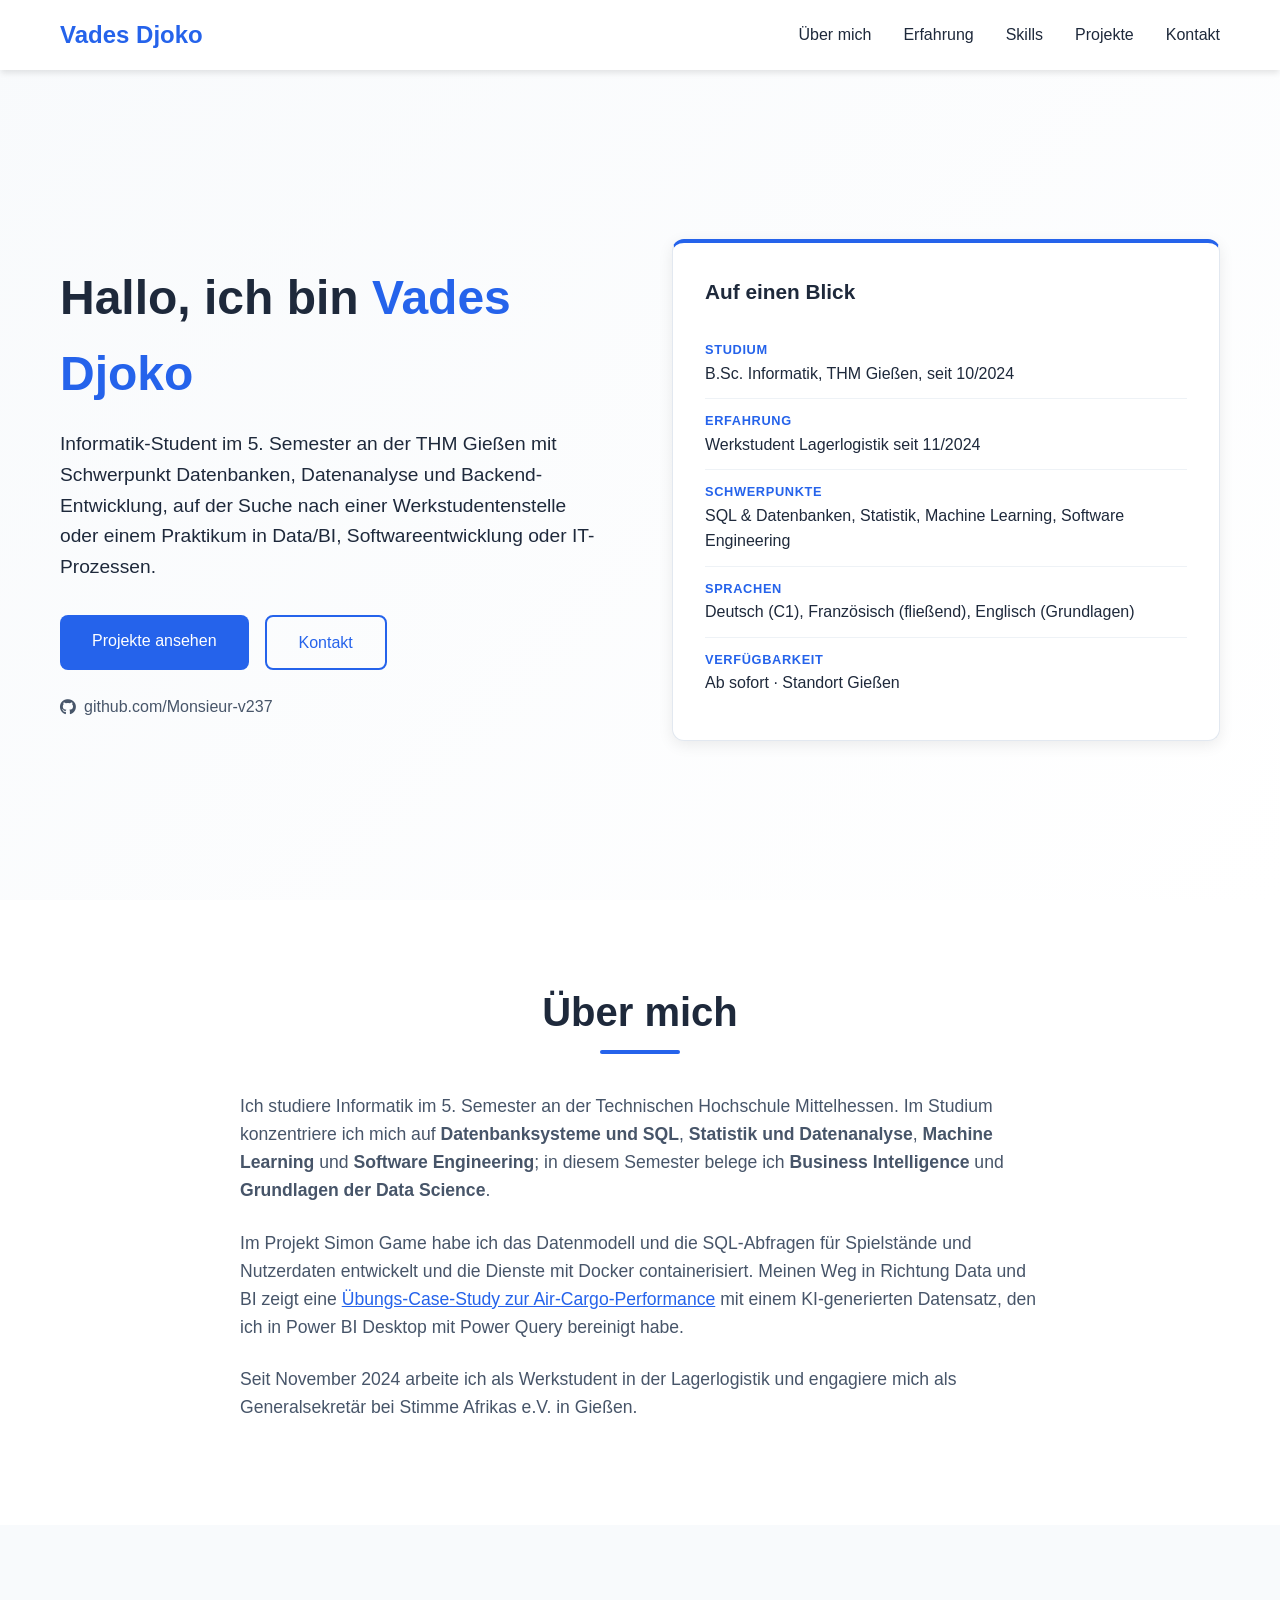
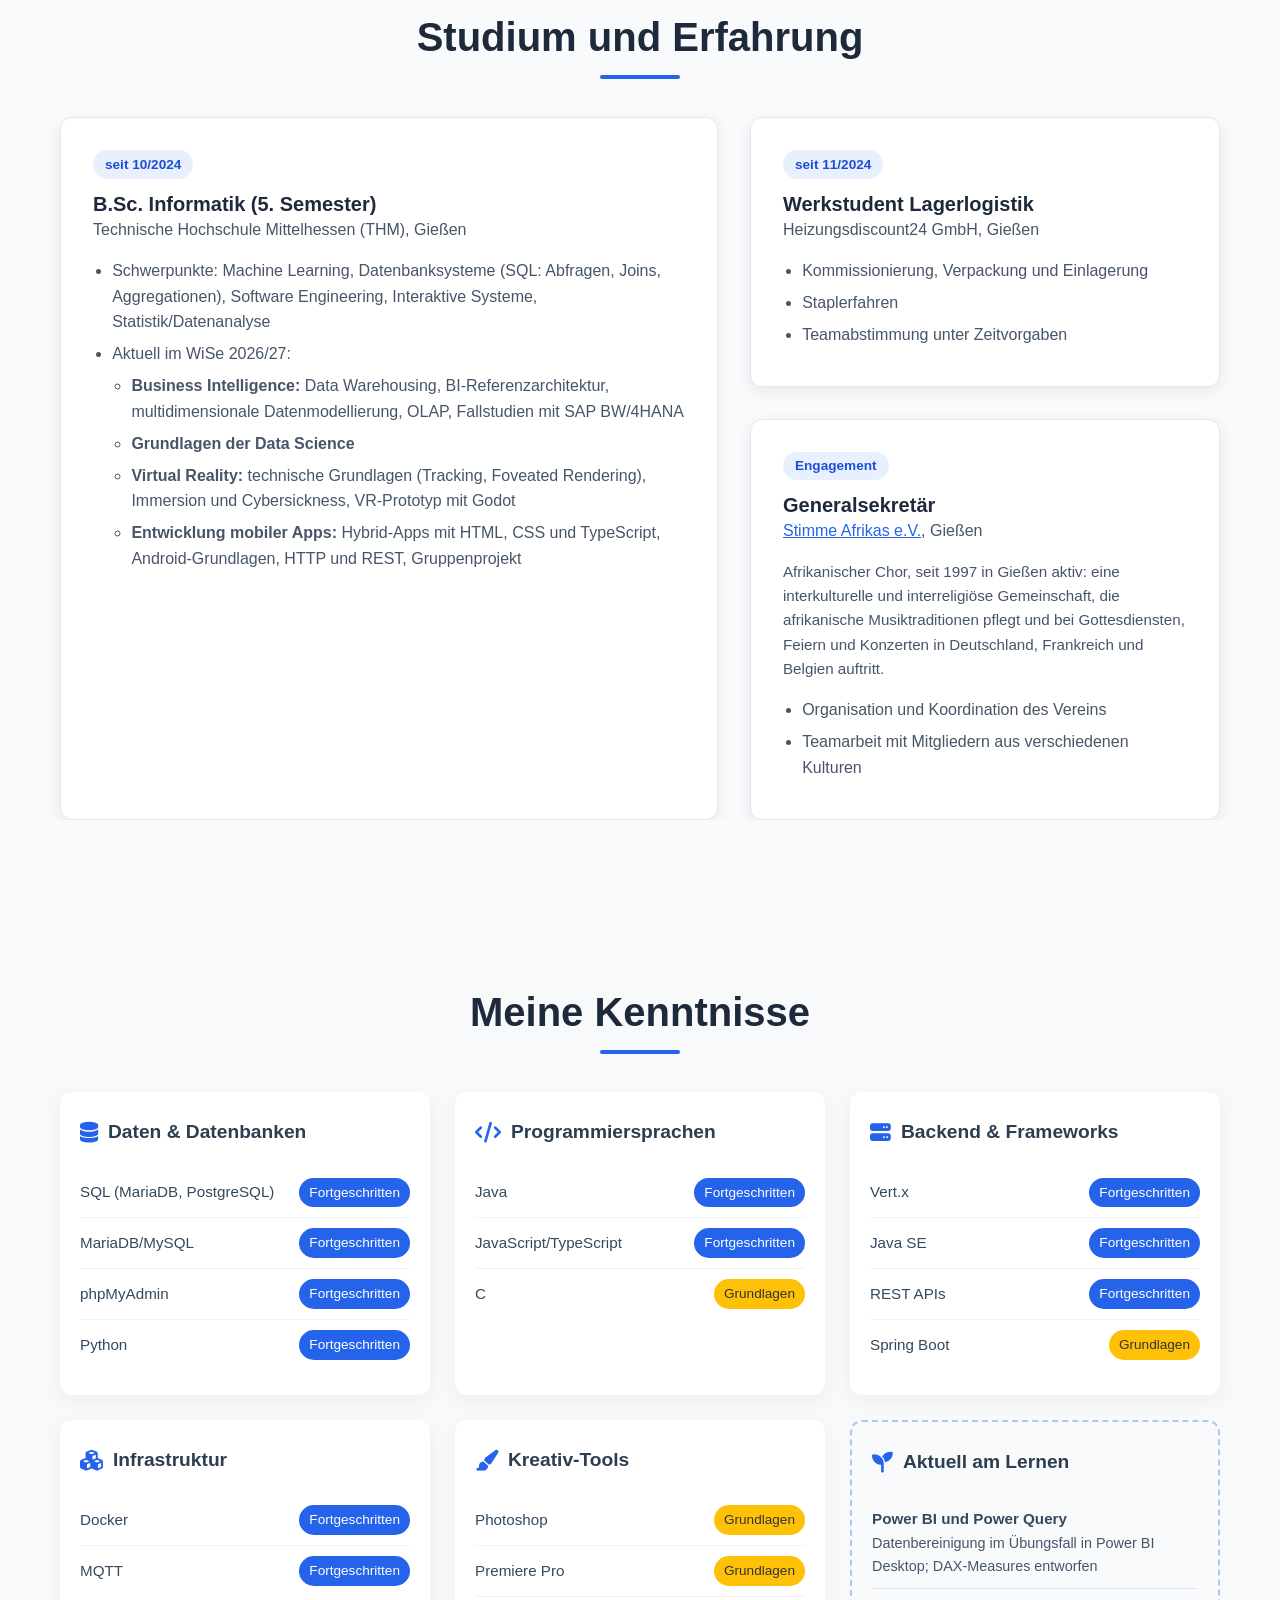
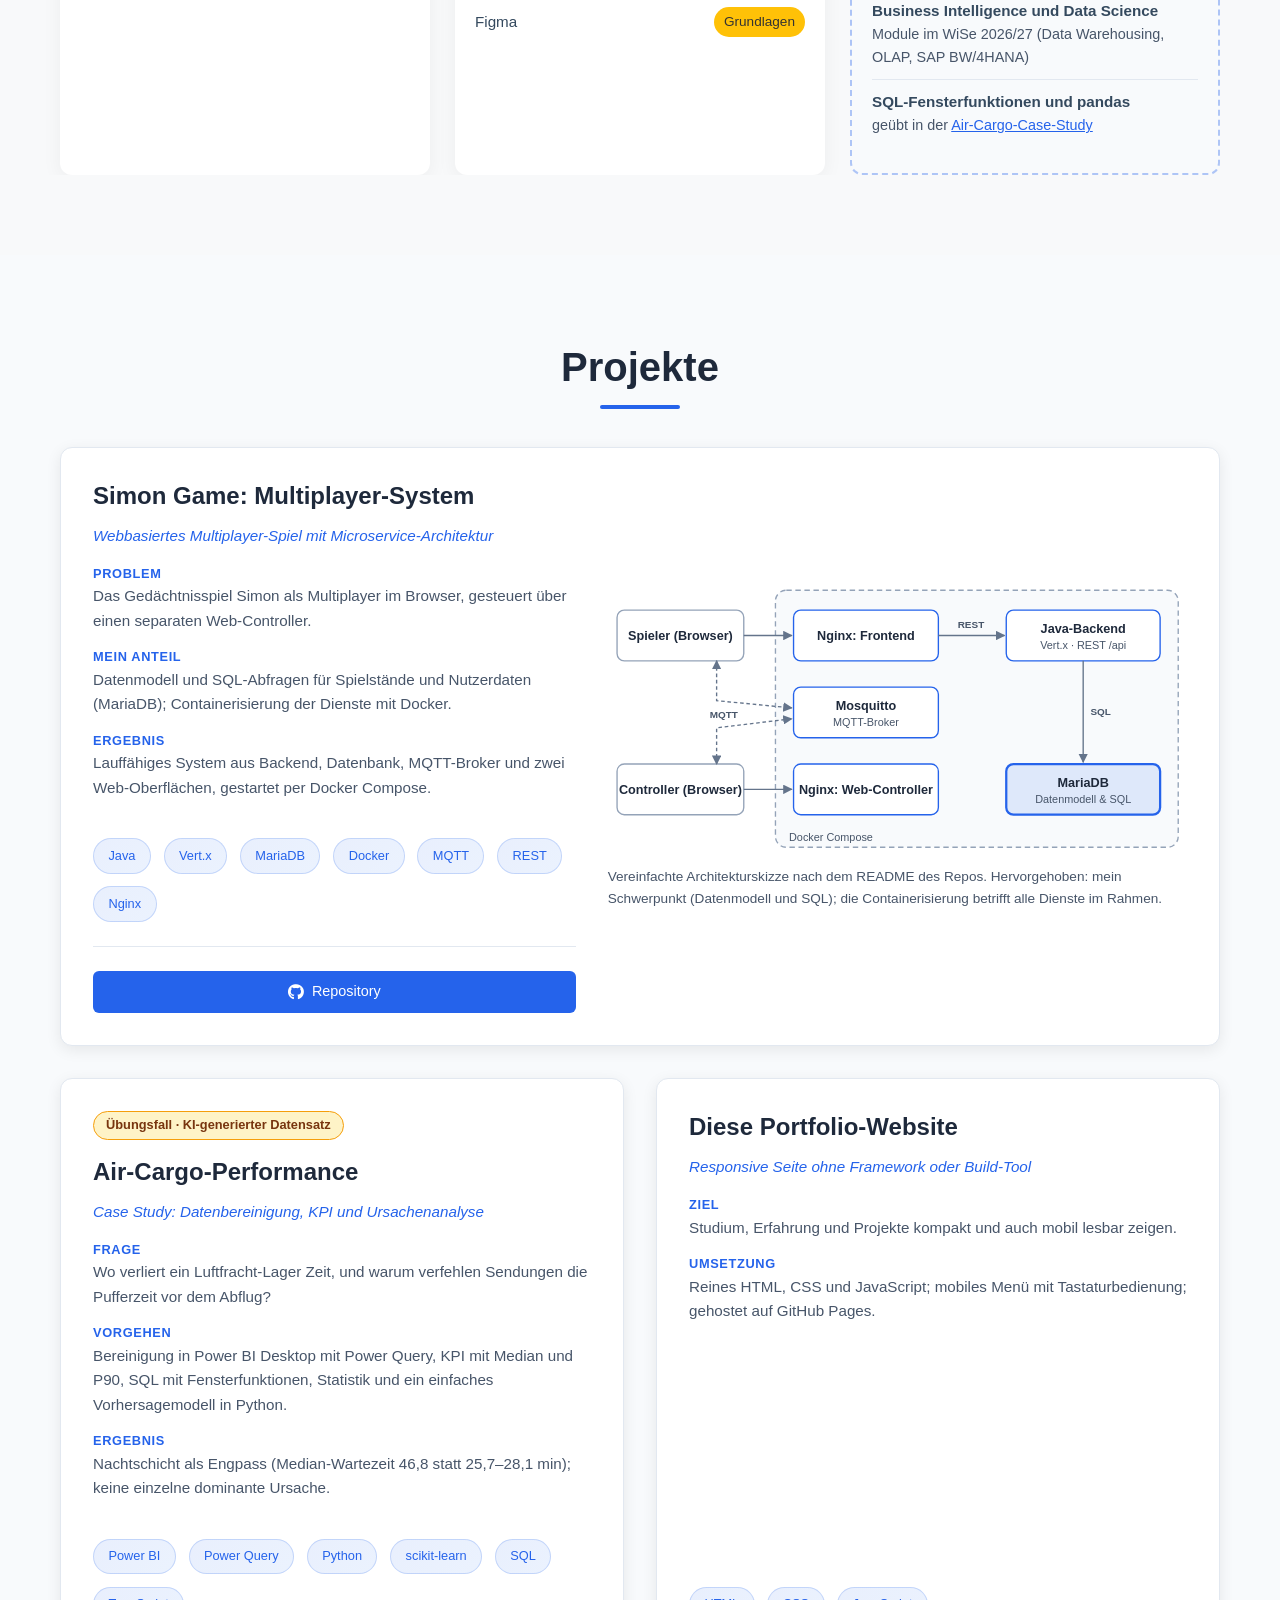
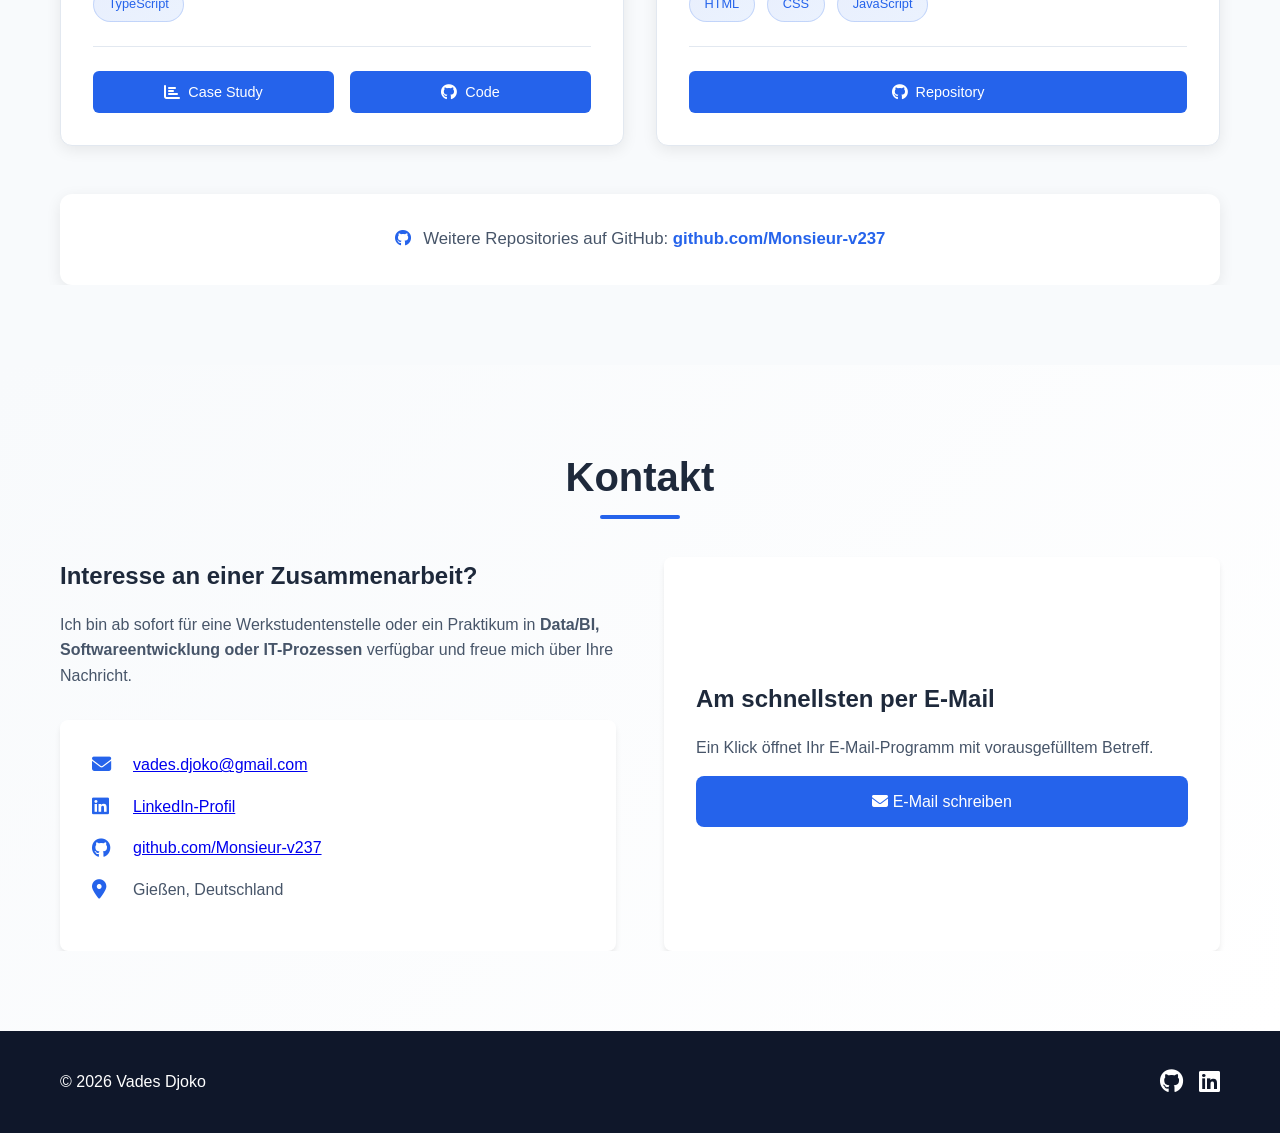
==== commit f8284574: "Engagement: Kurzbeschreibung von Stimme Afrikas e.V. mit Link Co-Authored-By: Claude Opus 5.5 <norep" ====
--- a/index.html
+++ b/index.html
@@ -113,7 +113,12 @@
                 <article class="timeline-item">
                     <p class="timeline-date">Engagement</p>
                     <h3>Generalsekretär</h3>
-                    <p class="timeline-org">Stimme Afrikas e.V., Gießen</p>
+                    <p class="timeline-org"><a href="https://stimmeafrikas.com/" target="_blank" rel="noopener">Stimme Afrikas e.V.</a>, Gießen</p>
+                    <p class="timeline-desc">Afrikanischer Chor, seit 1997 in Gießen aktiv: eine interkulturelle und interreligiöse Gemeinschaft, die afrikanische Musiktraditionen pflegt und bei Gottesdiensten, Feiern und Konzerten in Deutschland, Frankreich und Belgien auftritt.</p>
+                    <ul>
+                        <li>Organisation und Koordination des Vereins</li>
+                        <li>Teamarbeit mit Mitgliedern aus verschiedenen Kulturen</li>
+                    </ul>
                 </article>
             </div>
         </div>
--- a/style.css
+++ b/style.css
@@ -1406,3 +1406,13 @@
         grid-row: 1 / span 2;
     }
 }
+
+.timeline-org a {
+    color: var(--primary-color);
+}
+
+.timeline-desc {
+    color: var(--text-light);
+    font-size: 0.95rem;
+    margin-bottom: 1rem;
+}
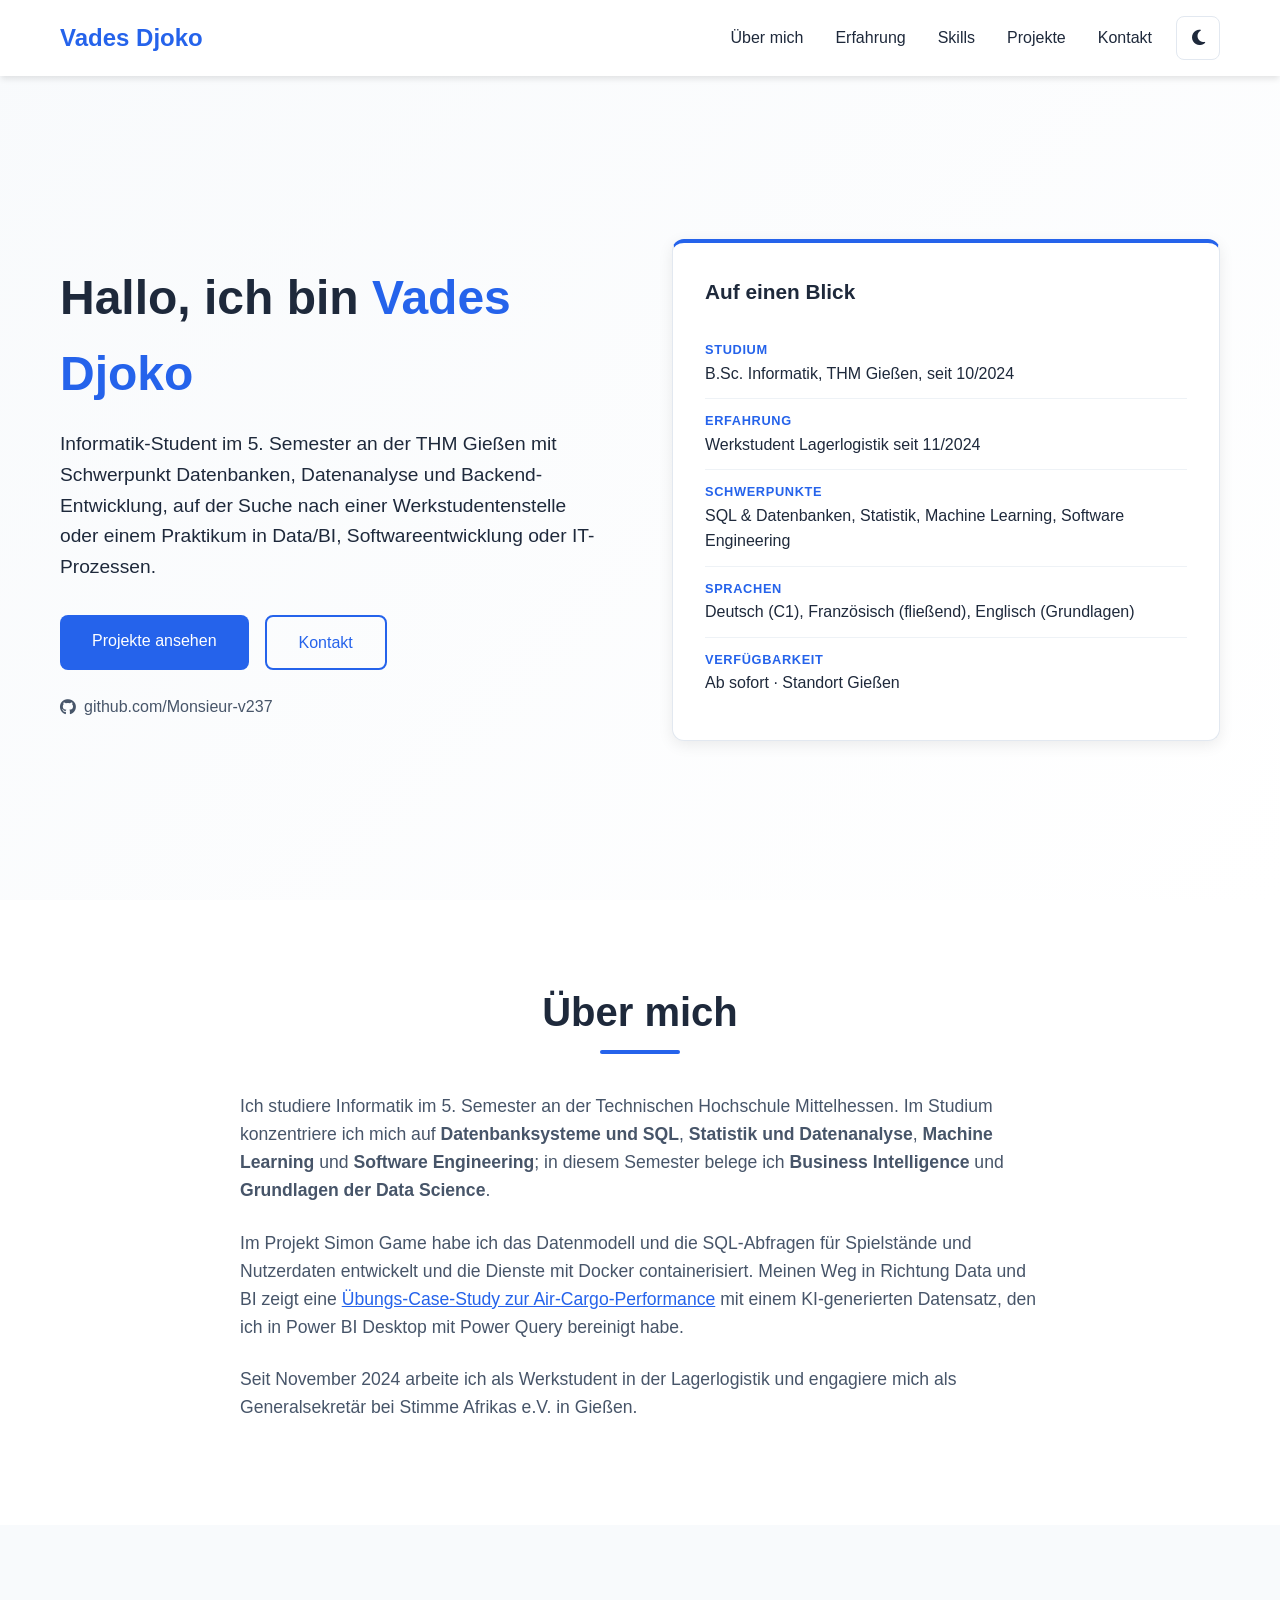
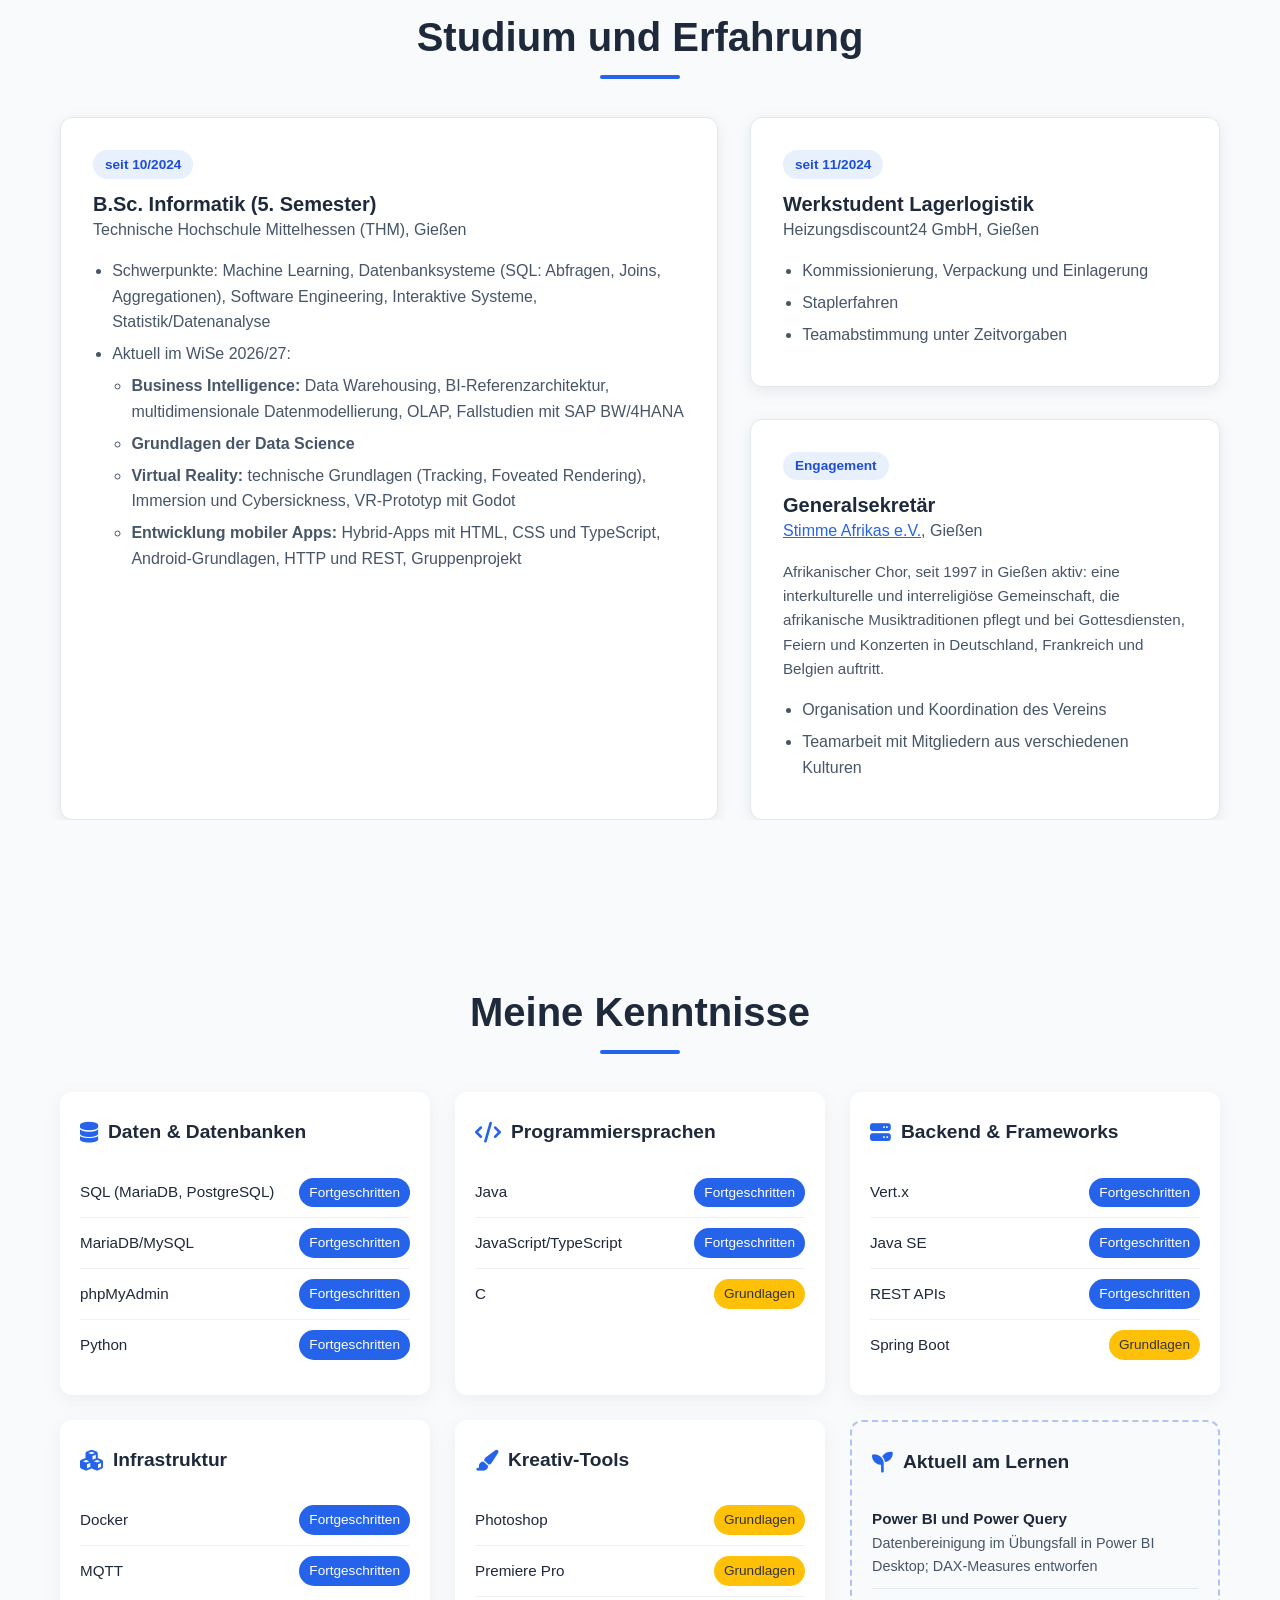
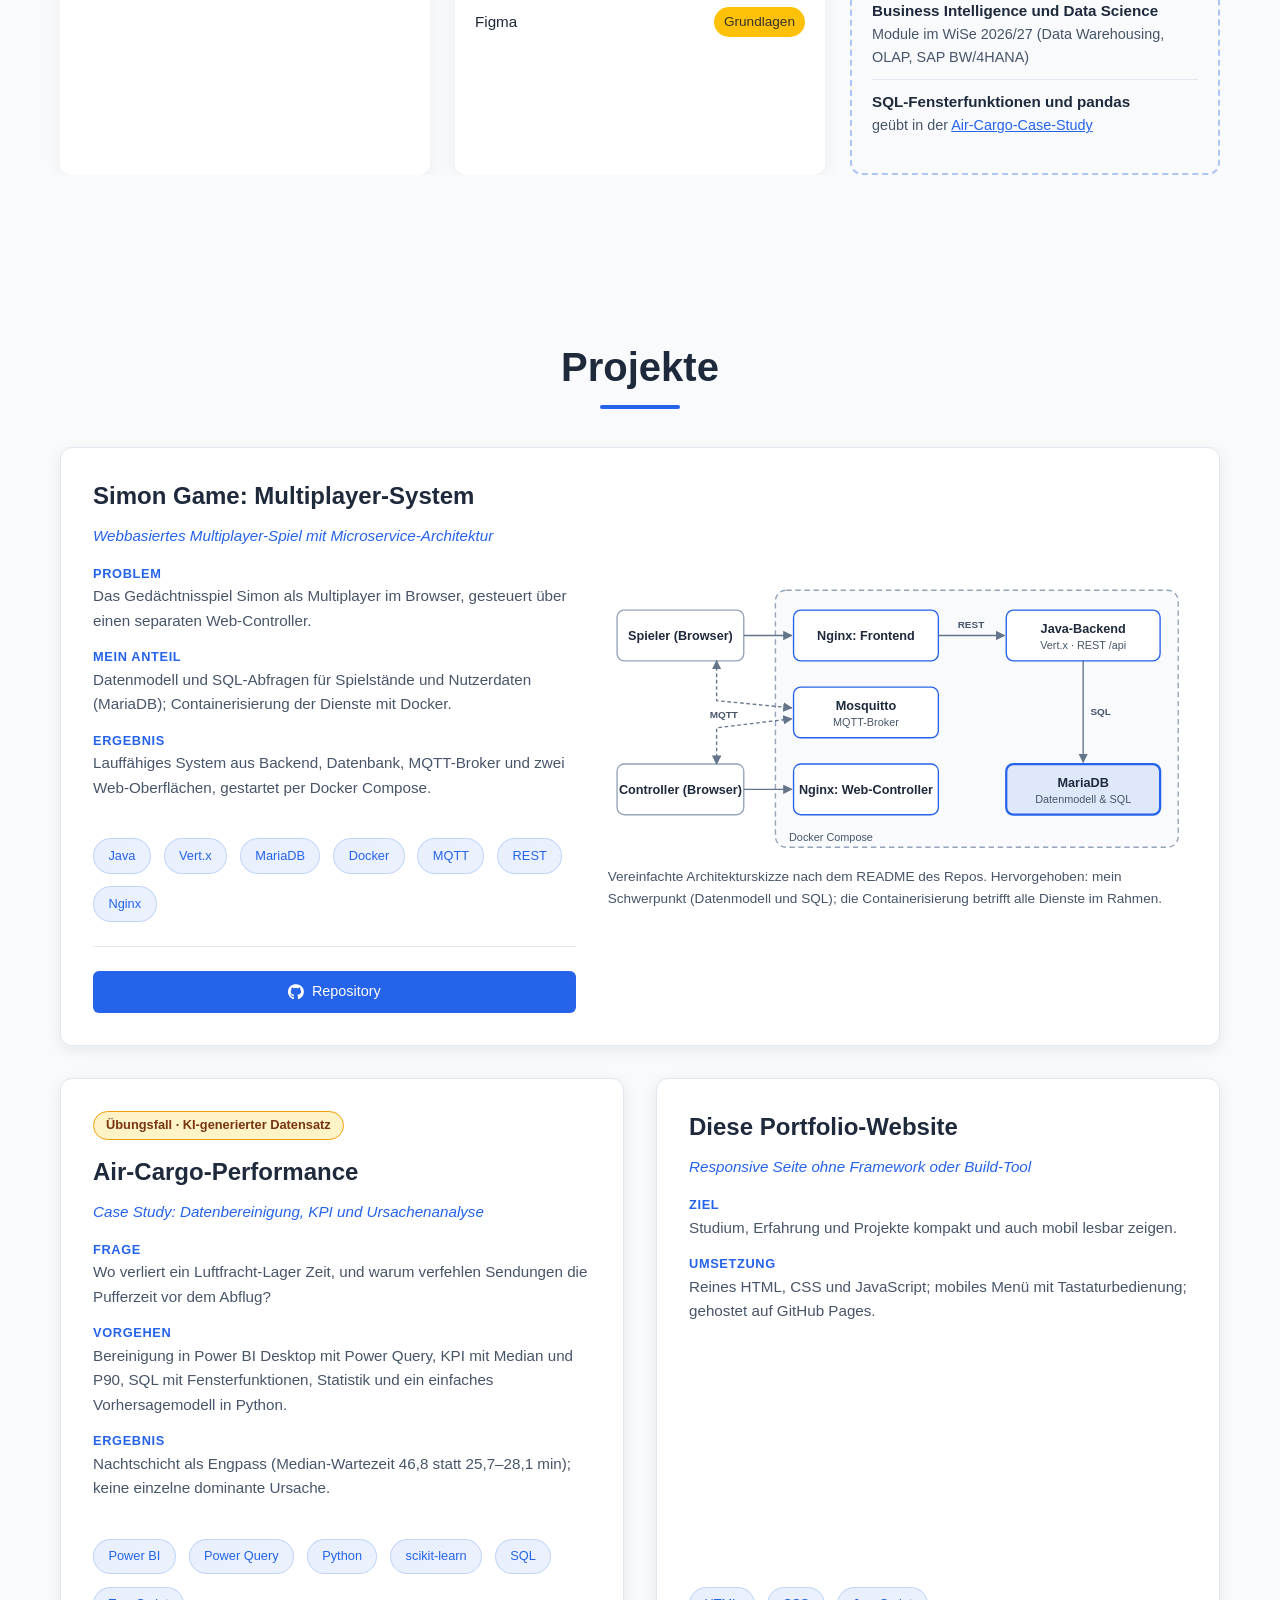
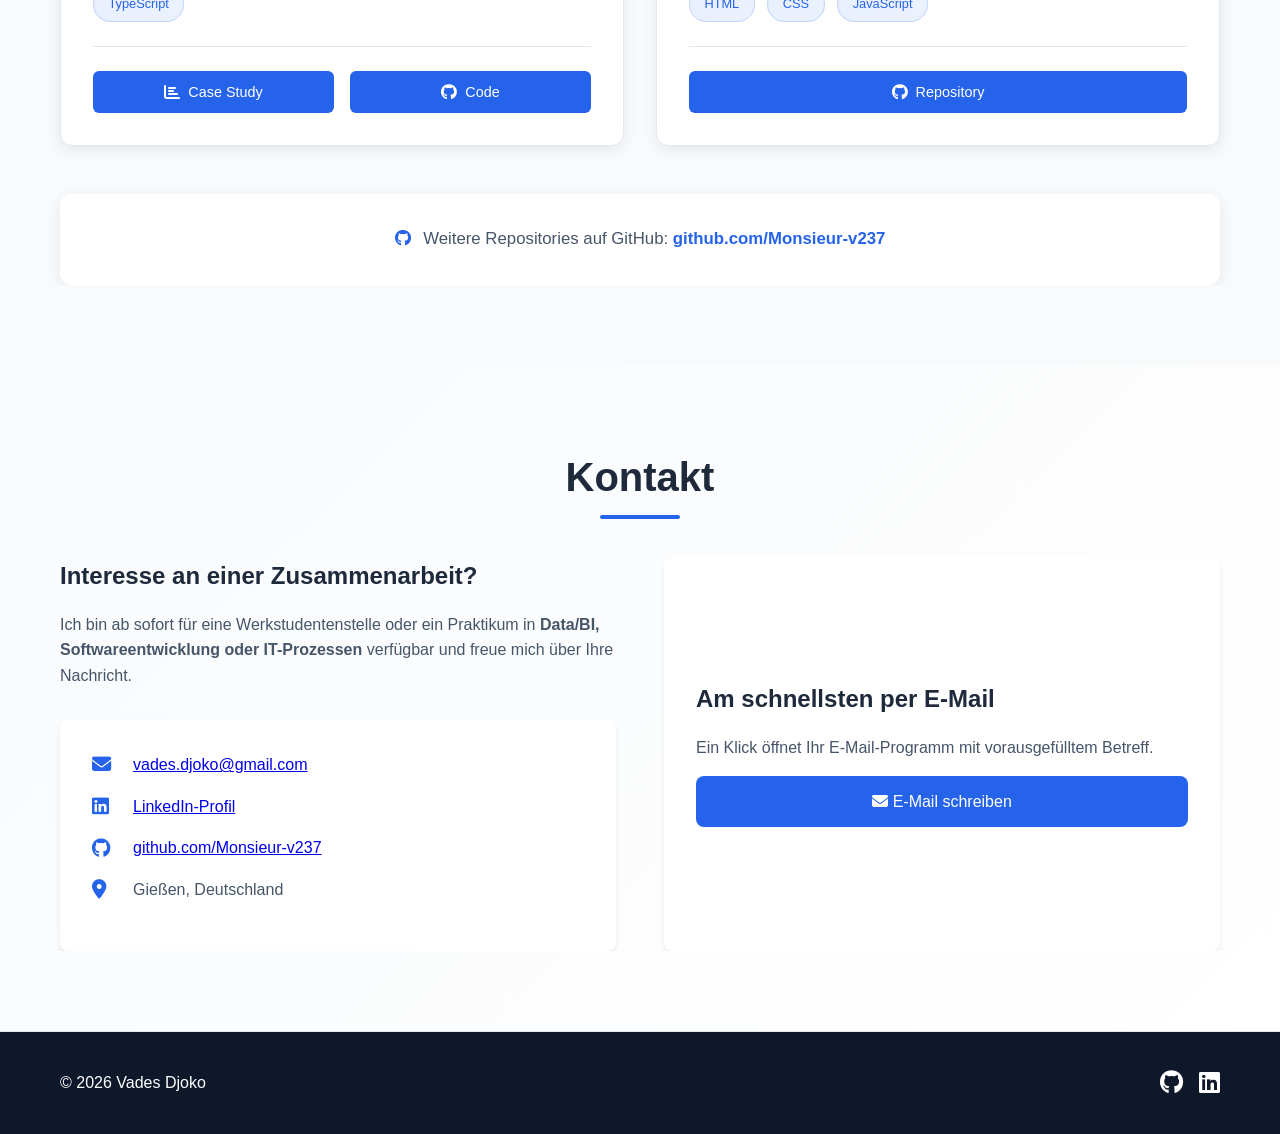
==== commit 81a4537c: "Hell/Dunkel-Umschalter mit Systemstandard - Farben in CSS-Variablen überführt, dunkle Werte per pref" ====
--- a/index.html
+++ b/index.html
@@ -17,6 +17,13 @@
     <meta name="twitter:card" content="summary_large_image">
     <meta name="theme-color" content="#2563eb">
     <link rel="icon" href="favicon.svg" type="image/svg+xml">
+    <script>
+        // Gespeichertes Design vor dem ersten Rendern setzen (kein Aufblitzen)
+        try {
+            const theme = localStorage.getItem('theme');
+            if (theme === 'light' || theme === 'dark') document.documentElement.dataset.theme = theme;
+        } catch (e) {}
+    </script>
     <link rel="stylesheet" href="style.css">
     <link rel="stylesheet" href="https://cdnjs.cloudflare.com/ajax/libs/font-awesome/6.5.2/css/all.min.css">
 </head>
@@ -27,9 +34,6 @@
     <nav class="navbar">
         <div class="nav-container">
             <a href="#home" class="logo">Vades Djoko</a>
-            <button class="nav-toggle" type="button" aria-expanded="false" aria-controls="nav-menu" aria-label="Menü öffnen">
-                <i class="fas fa-bars" aria-hidden="true"></i>
-            </button>
             <ul class="nav-menu" id="nav-menu">
                 <li><a href="#about">Über mich</a></li>
                 <li><a href="#experience">Erfahrung</a></li>
@@ -37,6 +41,14 @@
                 <li><a href="#projects">Projekte</a></li>
                 <li><a href="#contact">Kontakt</a></li>
             </ul>
+            <div class="nav-actions">
+                <button class="theme-toggle" type="button" aria-label="Dunkles Design aktivieren">
+                    <i class="fas fa-moon" aria-hidden="true"></i>
+                </button>
+                <button class="nav-toggle" type="button" aria-expanded="false" aria-controls="nav-menu" aria-label="Menü öffnen">
+                    <i class="fas fa-bars" aria-hidden="true"></i>
+                </button>
+            </div>
         </div>
     </nav>
 
--- a/style.css
+++ b/style.css
@@ -2,13 +2,68 @@
 :root {
     --primary-color: #2563eb;
     --secondary-color: #1d4ed8;
+    --btn-bg: #2563eb;
+    --btn-bg-hover: #1d4ed8;
     --dark-bg: #0f172a;
-    --light-bg: #f8fafc;
+    --bg: #f8fafc;
+    --surface: #ffffff;
     --text-dark: #1e293b;
     --text-light: #475569;
+    --border: #e2e8f0;
+    --border-soft: #eef2f6;
+    --border-strong: #cbd5e1;
+    --line: #64748b;
+    --line-soft: #94a3b8;
+    --bar-muted: #93c5fd;
+    --warn-bg: #fef3c7;
+    --warn-text: #78350f;
     --white: #ffffff;
     --shadow: 0 4px 6px -1px rgba(0, 0, 0, 0.1);
     --border-radius: 8px;
+    color-scheme: light;
+}
+
+/* Dunkles Design: folgt dem System, außer der Nutzer hat per Button gewählt */
+@media (prefers-color-scheme: dark) {
+    :root:not([data-theme="light"]) {
+        --primary-color: #60a5fa;
+        --secondary-color: #93c5fd;
+        --dark-bg: #020617;
+        --bg: #0f172a;
+        --surface: #1e293b;
+        --text-dark: #e2e8f0;
+        --text-light: #a5b4c8;
+        --border: #334155;
+        --border-soft: #2b3a4f;
+        --border-strong: #475569;
+        --line: #94a3b8;
+        --line-soft: #64748b;
+        --bar-muted: #3b5a8f;
+        --warn-bg: #422006;
+        --warn-text: #fcd34d;
+        --shadow: 0 4px 6px -1px rgba(0, 0, 0, 0.4);
+        color-scheme: dark;
+    }
+}
+
+:root[data-theme="dark"] {
+    --primary-color: #60a5fa;
+    --secondary-color: #93c5fd;
+    --dark-bg: #020617;
+    --bg: #0f172a;
+    --surface: #1e293b;
+    --text-dark: #e2e8f0;
+    --text-light: #a5b4c8;
+    --border: #334155;
+    --border-soft: #2b3a4f;
+    --border-strong: #475569;
+    --line: #94a3b8;
+    --line-soft: #64748b;
+    --bar-muted: #3b5a8f;
+    --warn-bg: #422006;
+    --warn-text: #fcd34d;
+    --shadow: 0 4px 6px -1px rgba(0, 0, 0, 0.4);
+    color-scheme: dark;
 }
 
 * {
@@ -18,6 +73,7 @@
 }
 
 body {
+    background: var(--surface);
     font-family: 'Segoe UI', Tahoma, Geneva, Verdana, sans-serif;
     line-height: 1.6;
     color: var(--text-dark);
@@ -45,13 +101,13 @@
     transform: translateX(-50%);
     width: 80px;
     height: 4px;
-    background: var(--primary-color);
+    background: var(--btn-bg);
     border-radius: 2px;
 }
 
 /* ===== NAVIGATION ===== */
 .navbar {
-    background: var(--white);
+    background: var(--surface);
     box-shadow: var(--shadow);
     position: fixed;
     top: 0;
@@ -79,6 +135,33 @@
     display: flex;
     list-style: none;
     gap: 2rem;
+    margin-left: auto;
+}
+
+.nav-actions {
+    display: flex;
+    align-items: center;
+    gap: 0.75rem;
+    margin-left: 1.5rem;
+}
+
+.theme-toggle {
+    display: inline-flex;
+    align-items: center;
+    justify-content: center;
+    background: none;
+    border: 1px solid var(--border);
+    border-radius: var(--border-radius);
+    color: var(--text-dark);
+    font-size: 1.1rem;
+    width: 44px;
+    height: 44px;
+    cursor: pointer;
+}
+
+.theme-toggle:hover {
+    color: var(--primary-color);
+    border-color: var(--primary-color);
 }
 
 .nav-menu a {
@@ -95,7 +178,7 @@
 .nav-toggle {
     display: none;
     background: none;
-    border: 1px solid #e2e8f0;
+    border: 1px solid var(--border);
     border-radius: var(--border-radius);
     color: var(--text-dark);
     font-size: 1.3rem;
@@ -109,7 +192,7 @@
     min-height: 100vh;
     display: flex;
     align-items: center;
-    background: linear-gradient(135deg, var(--light-bg) 0%, var(--white) 100%);
+    background: linear-gradient(135deg, var(--bg) 0%, var(--surface) 100%);
     padding-top: 80px;
 }
 
@@ -141,7 +224,7 @@
     left: 0;
     width: 100%;
     height: 3px;
-    background: var(--primary-color);
+    background: var(--btn-bg);
     opacity: 0.3;
 }
 
@@ -176,12 +259,12 @@
 }
 
 .btn.primary {
-    background: var(--primary-color);
+    background: var(--btn-bg);
     color: var(--white);
 }
 
 .btn.primary:hover {
-    background: var(--secondary-color);
+    background: var(--btn-bg-hover);
     transform: translateY(-2px);
 }
 
@@ -192,7 +275,7 @@
 }
 
 .btn.secondary:hover {
-    background: var(--primary-color);
+    background: var(--btn-bg);
     color: var(--white);
     transform: translateY(-2px);
 }
@@ -226,8 +309,8 @@
 }
 
 .glance {
-    background: var(--white);
-    border: 1px solid #e2e8f0;
+    background: var(--surface);
+    border: 1px solid var(--border);
     border-top: 4px solid var(--primary-color);
     border-radius: 12px;
     padding: 2rem;
@@ -242,7 +325,7 @@
 
 .glance dl > div {
     padding: 0.75rem 0;
-    border-bottom: 1px solid #eef2f6;
+    border-bottom: 1px solid var(--border-soft);
 }
 
 .glance dl > div:last-child {
@@ -264,7 +347,7 @@
 /* ===== ABOUT SECTION ===== */
 .about {
     padding: 5rem 0;
-    background: var(--white);
+    background: var(--surface);
 }
 
 .about-text {
@@ -285,7 +368,7 @@
 /* ===== STUDIUM & ERFAHRUNG ===== */
 .experience {
     padding: 5rem 0;
-    background: var(--light-bg);
+    background: var(--bg);
 }
 
 .timeline {
@@ -295,8 +378,8 @@
 }
 
 .timeline-item {
-    background: var(--white);
-    border: 1px solid #e2e8f0;
+    background: var(--surface);
+    border: 1px solid var(--border);
     border-radius: 12px;
     padding: 2rem;
     box-shadow: 0 4px 15px rgba(0, 0, 0, 0.08);
@@ -336,7 +419,7 @@
 /* ===== SKILLS SECTION ===== */
 .skills {
     padding: 80px 0;
-    background-color: #f8f9fa;
+    background-color: var(--bg);
     width: 100%;
     overflow: hidden;
 }
@@ -358,7 +441,7 @@
 }
 
 .skill-category {
-    background: white;
+    background: var(--surface);
     border-radius: 12px;
     padding: 25px 20px;
     box-shadow: 0 5px 20px rgba(0,0,0,0.05);
@@ -370,7 +453,7 @@
 .skill-category h3 {
     font-size: 1.2rem;
     margin-bottom: 20px;
-    color: #2c3e50;
+    color: var(--text-dark);
     display: flex;
     align-items: center;
     gap: 10px;
@@ -397,7 +480,7 @@
     justify-content: space-between;
     align-items: center;
     padding: 10px 0;
-    border-bottom: 1px solid #eef2f6;
+    border-bottom: 1px solid var(--border-soft);
     width: 100%;
     gap: 10px;
 }
@@ -408,7 +491,7 @@
 
 .skill-name {
     font-weight: 500;
-    color: #34495e;
+    color: var(--text-dark);
     font-size: 0.95rem;
     white-space: nowrap;
     overflow: hidden;
@@ -434,7 +517,7 @@
 }
 
 .skill-level.good {
-    background: var(--primary-color);
+    background: var(--btn-bg);
     color: white;
 }
 
@@ -515,7 +598,7 @@
 /* ===== PROJECTS SECTION ===== */
 .projects {
     padding: 5rem 0;
-    background: var(--light-bg);
+    background: var(--bg);
     min-height: auto;
 }
 
@@ -527,12 +610,12 @@
 }
 
 .project-card {
-    background: var(--white);
+    background: var(--surface);
     border-radius: 12px;
     padding: 2rem;
     box-shadow: 0 4px 15px rgba(0, 0, 0, 0.08);
     transition: all 0.3s ease;
-    border: 1px solid #e2e8f0;
+    border: 1px solid var(--border);
     display: flex;
     flex-direction: column;
     height: 100%;
@@ -617,18 +700,18 @@
 }
 
 /* Architekturskizze */
-.arch-docker { fill: var(--light-bg); stroke: #94a3b8; stroke-width: 1.5; stroke-dasharray: 6 4; }
-.arch-client { fill: var(--white); stroke: #94a3b8; stroke-width: 1.5; }
-.arch-box { fill: var(--white); stroke: var(--primary-color); stroke-width: 1.5; }
+.arch-docker { fill: var(--bg); stroke: var(--line-soft); stroke-width: 1.5; stroke-dasharray: 6 4; }
+.arch-client { fill: var(--surface); stroke: var(--line-soft); stroke-width: 1.5; }
+.arch-box { fill: var(--surface); stroke: var(--primary-color); stroke-width: 1.5; }
 .arch-own { fill: rgba(37, 99, 235, 0.12); stroke: var(--primary-color); stroke-width: 2.5; }
 .arch-label { font-size: 14px; font-weight: 600; fill: var(--text-dark); text-anchor: middle; }
 .arch-sub { font-size: 12px; fill: var(--text-light); text-anchor: middle; }
 .arch-caption { font-size: 12px; fill: var(--text-light); }
 .arch-edge { font-size: 11px; font-weight: 600; fill: var(--text-light); text-anchor: middle; }
 .arch-edge-left { text-anchor: start; }
-.arch-line { stroke: #64748b; stroke-width: 1.5; fill: none; }
+.arch-line { stroke: var(--line); stroke-width: 1.5; fill: none; }
 .arch-mqtt { stroke-dasharray: 4 3; }
-.arch-arrowhead { fill: #64748b; }
+.arch-arrowhead { fill: var(--line); }
 
 .project-icon {
     font-size: 3rem;
@@ -690,7 +773,7 @@
 }
 
 .project-card:hover .tech-tag {
-    background: var(--primary-color);
+    background: var(--btn-bg);
     color: var(--white);
     border-color: var(--primary-color);
 }
@@ -700,7 +783,7 @@
     gap: 1rem;
     margin-top: auto;
     padding-top: 1.5rem;
-    border-top: 1px solid #e2e8f0;
+    border-top: 1px solid var(--border);
 }
 
 .project-link {
@@ -708,7 +791,7 @@
     align-items: center;
     gap: 0.5rem;
     padding: 0.6rem 1.2rem;
-    background: var(--primary-color);
+    background: var(--btn-bg);
     color: var(--white);
     text-decoration: none;
     border-radius: 6px;
@@ -720,7 +803,7 @@
 }
 
 .project-link:hover {
-    background: var(--secondary-color);
+    background: var(--btn-bg-hover);
     transform: translateY(-2px);
     box-shadow: 0 4px 12px rgba(37, 99, 235, 0.3);
 }
@@ -732,7 +815,7 @@
 .github-profile-link {
     text-align: center;
     padding: 2rem;
-    background: var(--white);
+    background: var(--surface);
     border-radius: 12px;
     box-shadow: 0 4px 15px rgba(0, 0, 0, 0.08);
 }
@@ -763,7 +846,7 @@
 /* ===== MODULES SECTION ===== */
 .modules {
     padding: 5rem 0;
-    background: var(--white);
+    background: var(--surface);
 }
 
 .modules-grid {
@@ -774,7 +857,7 @@
 }
 
 .module-card {
-    background: var(--light-bg);
+    background: var(--bg);
     padding: 1.5rem;
     border-radius: var(--border-radius);
     text-align: center;
@@ -820,7 +903,7 @@
 .module-note {
     text-align: center;
     color: var(--text-light);
-    background: var(--light-bg);
+    background: var(--bg);
     padding: 1rem;
     border-radius: var(--border-radius);
 }
@@ -833,7 +916,7 @@
 /* ===== CONTACT SECTION ===== */
 .contact {
     padding: 5rem 0;
-    background: linear-gradient(135deg, var(--light-bg) 0%, var(--white) 100%);
+    background: linear-gradient(135deg, var(--bg) 0%, var(--surface) 100%);
 }
 
 .contact-content {
@@ -854,7 +937,7 @@
 }
 
 .contact-details {
-    background: var(--white);
+    background: var(--surface);
     padding: 2rem;
     border-radius: var(--border-radius);
     box-shadow: var(--shadow);
@@ -875,7 +958,7 @@
 }
 
 .contact-cta {
-    background: var(--white);
+    background: var(--surface);
     padding: 2rem;
     border-radius: var(--border-radius);
     box-shadow: var(--shadow);
@@ -943,7 +1026,7 @@
         right: 0;
         flex-direction: column;
         gap: 0;
-        background: var(--white);
+        background: var(--surface);
         box-shadow: var(--shadow);
         padding: 0.5rem 20px 1rem;
     }
@@ -1037,7 +1120,7 @@
 .skill-category.learning {
     border: 2px dashed rgba(37, 99, 235, 0.35);
     box-shadow: none;
-    background: var(--light-bg);
+    background: var(--bg);
 }
 
 .learning-list {
@@ -1046,7 +1129,7 @@
 
 .learning-list li {
     padding: 10px 0;
-    border-bottom: 1px solid #e2e8f0;
+    border-bottom: 1px solid var(--border);
     color: var(--text-light);
     font-size: 0.9rem;
 }
@@ -1057,7 +1140,7 @@
 
 .learning-list strong {
     display: block;
-    color: #34495e;
+    color: var(--text-dark);
     font-size: 0.95rem;
 }
 
@@ -1074,7 +1157,7 @@
 
 .case-header {
     padding: 120px 0 3rem;
-    background: linear-gradient(135deg, var(--light-bg) 0%, var(--white) 100%);
+    background: linear-gradient(135deg, var(--bg) 0%, var(--surface) 100%);
 }
 
 .case-header h1 {
@@ -1087,8 +1170,8 @@
     display: inline-flex;
     align-items: center;
     gap: 0.5rem;
-    background: #fef3c7;
-    color: #78350f;
+    background: var(--warn-bg);
+    color: var(--warn-text);
     border: 1px solid #f59e0b;
     padding: 0.3rem 0.9rem;
     border-radius: 20px;
@@ -1106,7 +1189,7 @@
 
 .case-notice {
     max-width: 760px;
-    background: var(--white);
+    background: var(--surface);
     border-left: 4px solid #f59e0b;
     padding: 1rem 1.25rem;
     border-radius: var(--border-radius);
@@ -1116,11 +1199,11 @@
 
 .case-section {
     padding: 4rem 0;
-    background: var(--white);
+    background: var(--surface);
 }
 
 .case-section.alt {
-    background: var(--light-bg);
+    background: var(--bg);
 }
 
 .case-section h2 {
@@ -1146,8 +1229,8 @@
 
 .steps li {
     counter-increment: step;
-    background: var(--light-bg);
-    border: 1px solid #e2e8f0;
+    background: var(--bg);
+    border: 1px solid var(--border);
     border-radius: 12px;
     padding: 1.5rem;
     color: var(--text-light);
@@ -1174,8 +1257,8 @@
 }
 
 .result {
-    background: var(--white);
-    border: 1px solid #e2e8f0;
+    background: var(--surface);
+    border: 1px solid var(--border);
     border-radius: 12px;
     padding: 2rem;
     margin-bottom: 1.5rem;
@@ -1227,18 +1310,18 @@
 .bar-track {
     display: block;
     height: 22px;
-    border-left: 1px solid #cbd5e1;
+    border-left: 1px solid var(--border-strong);
 }
 
 .bar-fill {
     display: block;
     height: 100%;
-    background: #93c5fd;
+    background: var(--bar-muted);
     border-radius: 0 4px 4px 0;
 }
 
 .bar-fill.emphasis {
-    background: var(--primary-color);
+    background: var(--btn-bg);
 }
 
 .bar-value {
@@ -1255,7 +1338,7 @@
 }
 
 .stat {
-    background: var(--light-bg);
+    background: var(--bg);
     border-radius: var(--border-radius);
     padding: 1.25rem;
 }
@@ -1324,8 +1407,8 @@
 
 .project-badge {
     align-self: flex-start;
-    background: #fef3c7;
-    color: #78350f;
+    background: var(--warn-bg);
+    color: var(--warn-text);
     border: 1px solid #f59e0b;
     padding: 0.2rem 0.75rem;
     border-radius: 20px;
@@ -1344,7 +1427,7 @@
     left: 1rem;
     top: -100px;
     z-index: 2000;
-    background: var(--primary-color);
+    background: var(--btn-bg);
     color: var(--white);
     padding: 0.75rem 1.25rem;
     border-radius: var(--border-radius);
@@ -1416,3 +1499,14 @@
     font-size: 0.95rem;
     margin-bottom: 1rem;
 }
+
+@media (max-width: 768px) {
+    .nav-actions {
+        margin-left: auto;
+    }
+}
+
+/* Dunkles Design: Footer vom Seitenhintergrund absetzen */
+footer {
+    border-top: 1px solid var(--border);
+}
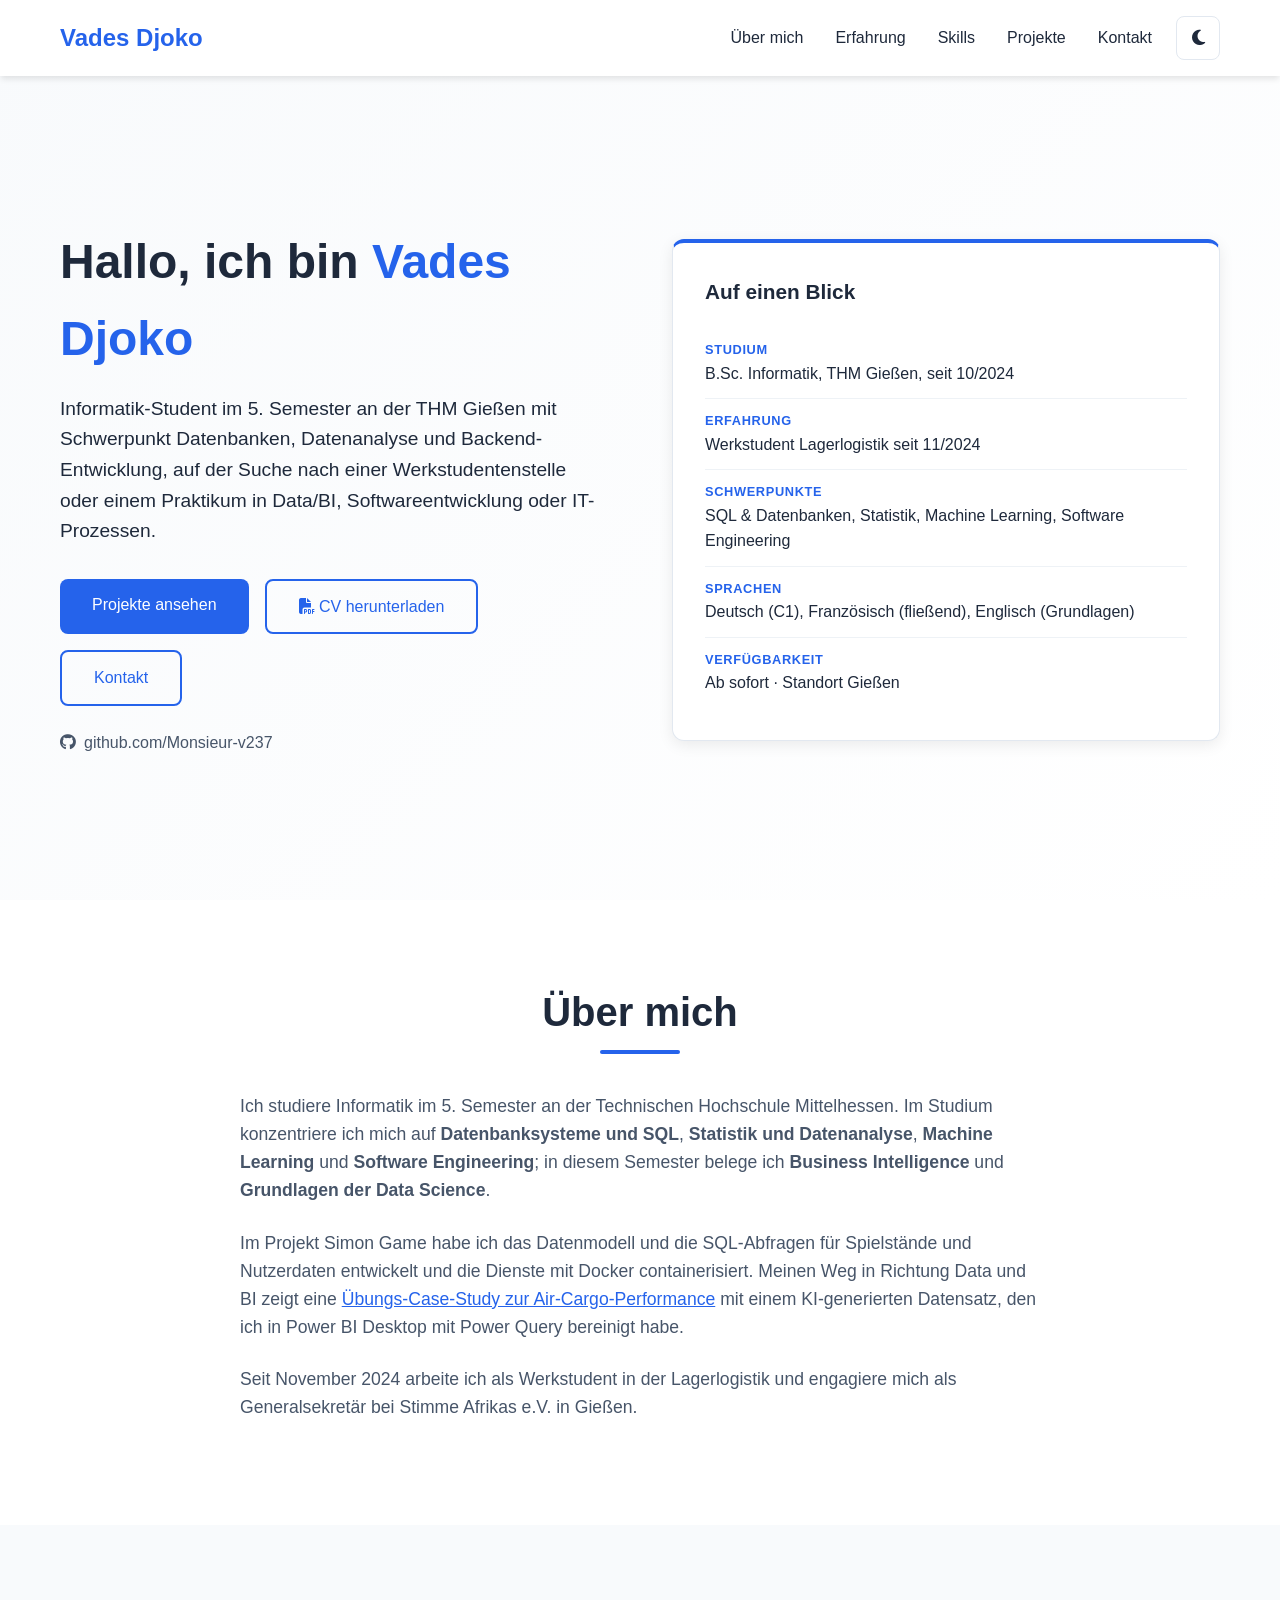
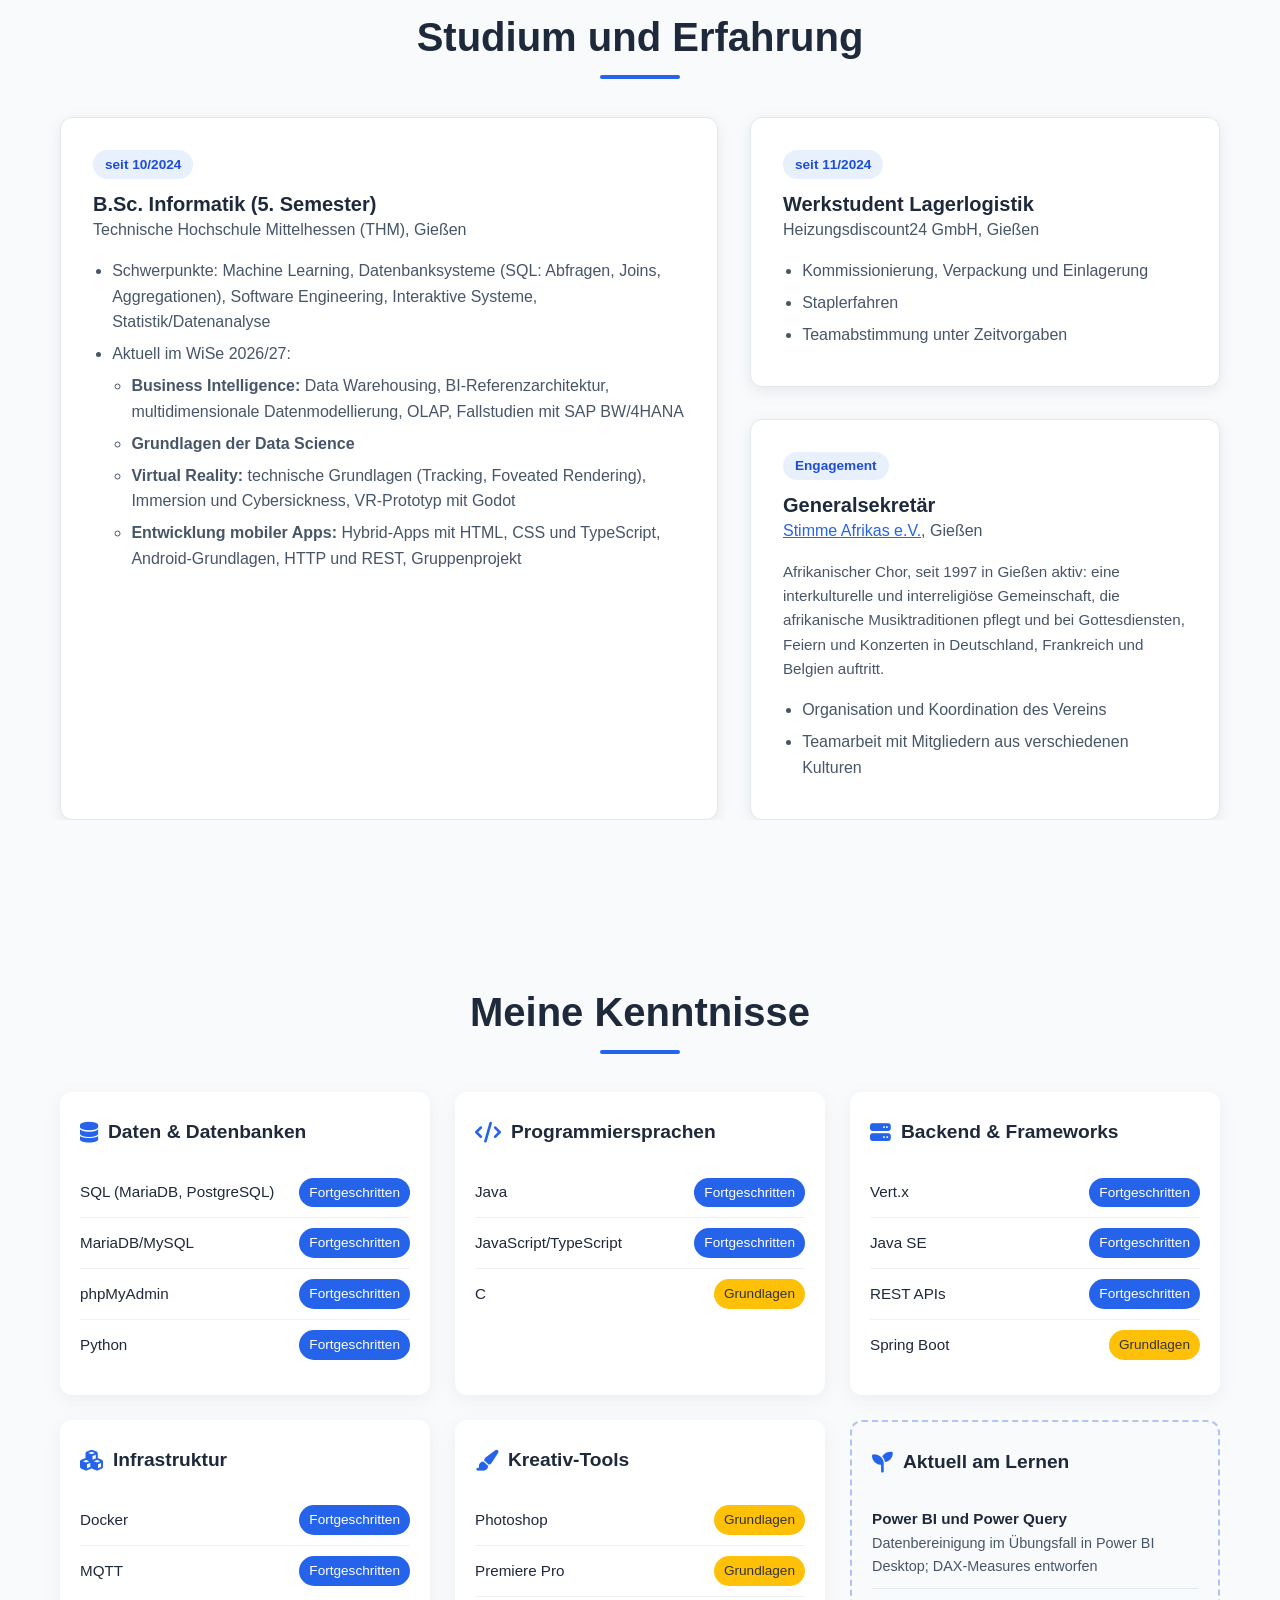
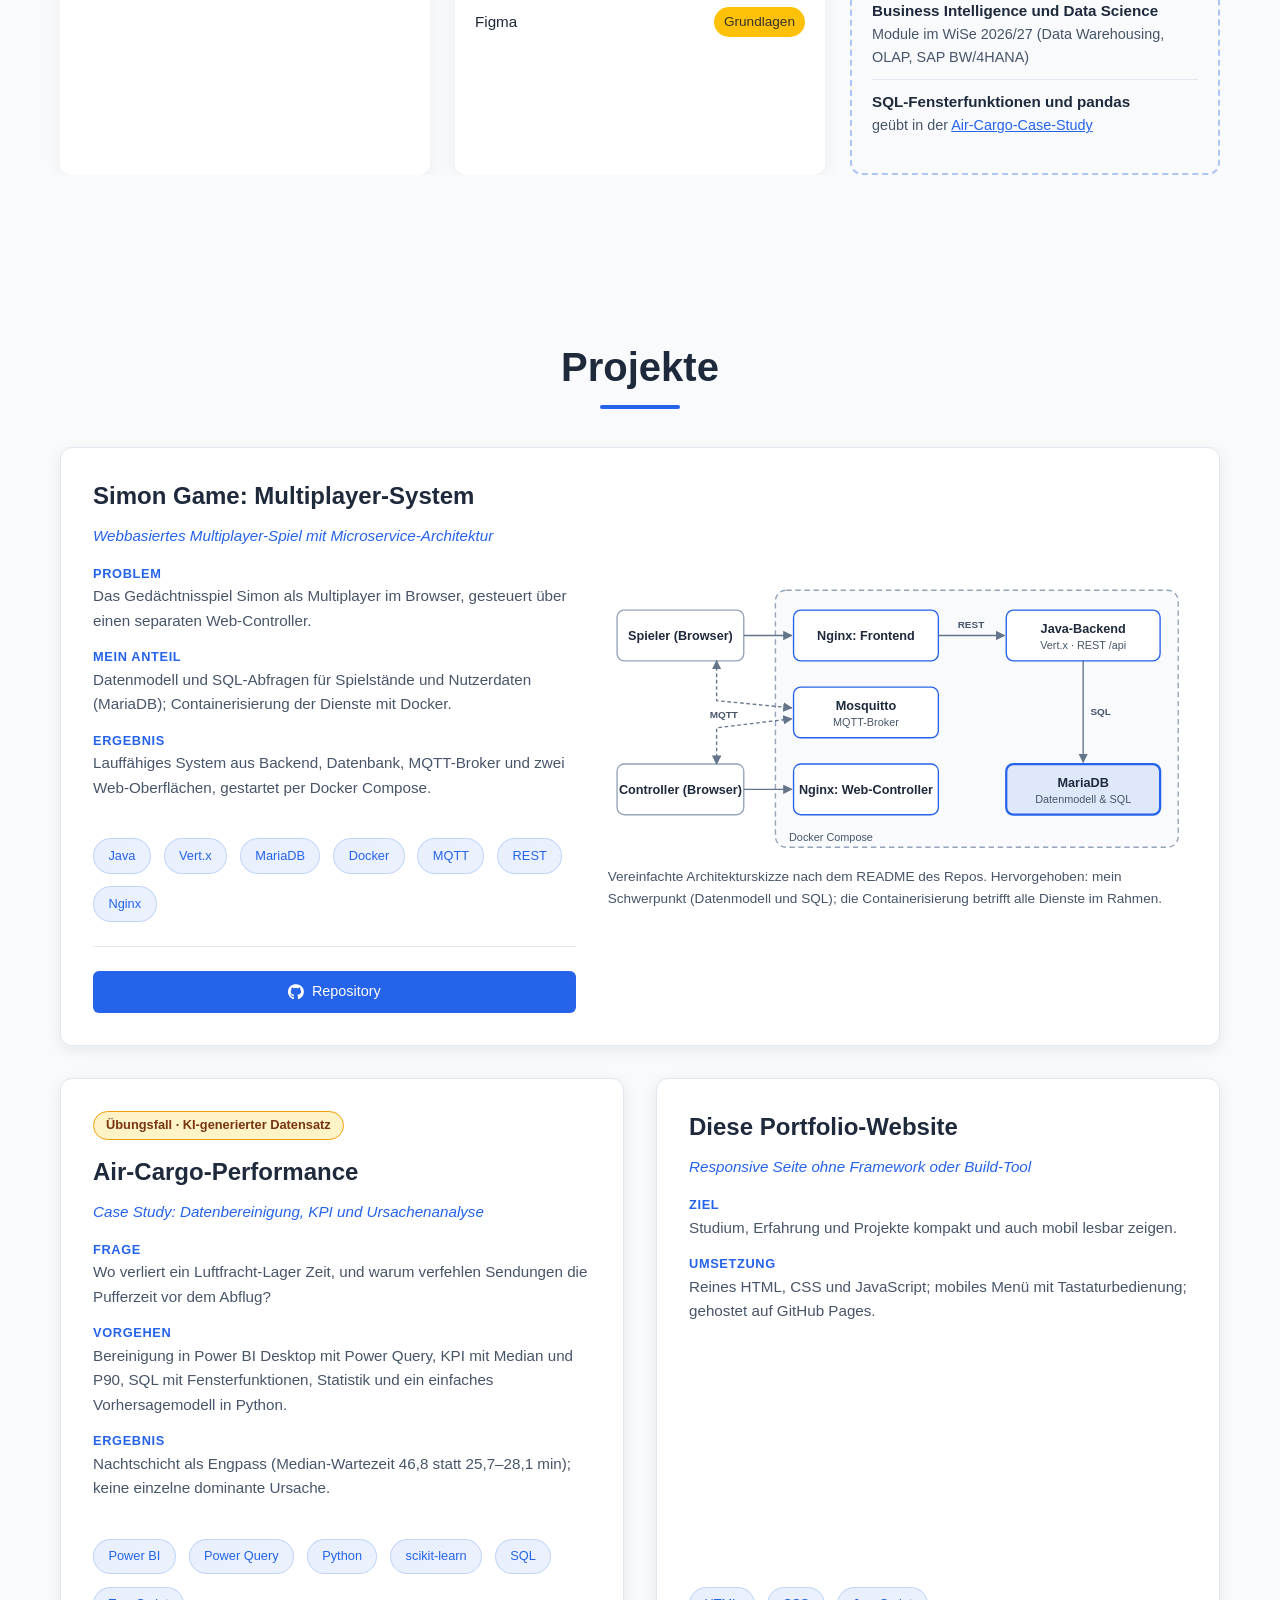
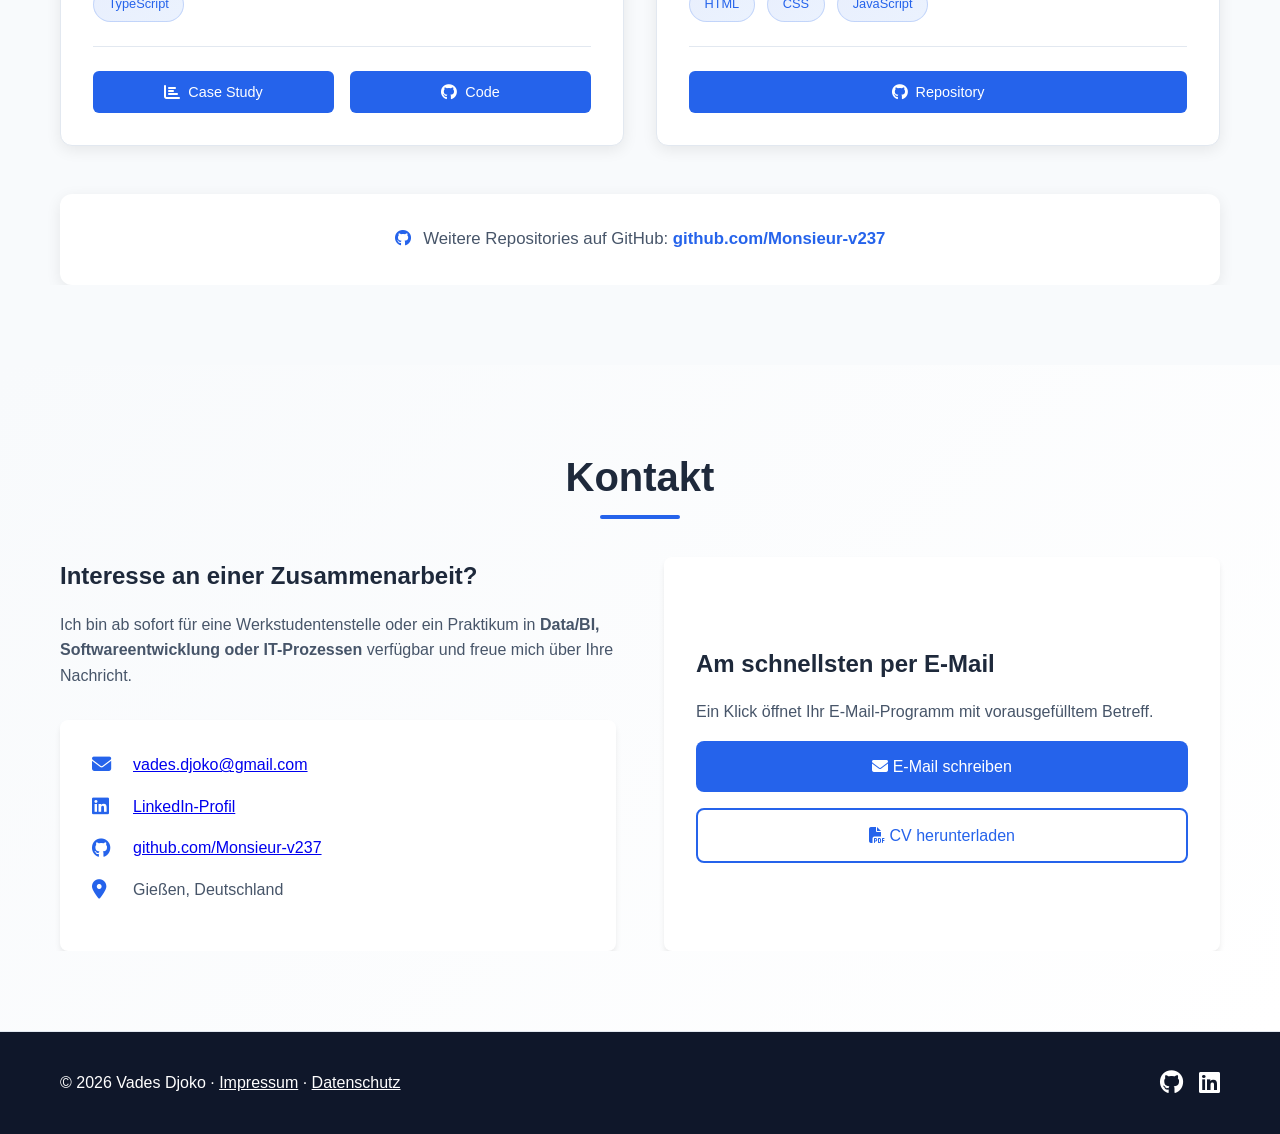
==== commit 91844817: "Impressum, Datenschutz und CV-Download - impressum.html und datenschutz.html (Hosting GitHub Pages, " ====
--- a/index.html
+++ b/index.html
@@ -25,7 +25,7 @@
         } catch (e) {}
     </script>
     <link rel="stylesheet" href="style.css">
-    <link rel="stylesheet" href="https://cdnjs.cloudflare.com/ajax/libs/font-awesome/6.5.2/css/all.min.css">
+    <link rel="stylesheet" href="vendor/fontawesome/css/all.min.css">
 </head>
 <body>
     <a class="skip-link" href="#main">Zum Inhalt springen</a>
@@ -61,7 +61,7 @@
                 <p class="hero-lead">Informatik-Student im 5. Semester an der THM Gießen mit Schwerpunkt Datenbanken, Datenanalyse und Backend-Entwicklung, auf der Suche nach einer Werkstudentenstelle oder einem Praktikum in Data/BI, Softwareentwicklung oder IT-Prozessen.</p>
                 <div class="hero-buttons">
                     <a href="#projects" class="btn primary">Projekte ansehen</a>
-                    <a href="CV_Vades_Djoko.pdf" class="btn secondary" data-cv hidden download><i class="fas fa-file-pdf" aria-hidden="true"></i> CV herunterladen</a>
+                    <a href="CV_Vades_Djoko.pdf" class="btn secondary" data-cv download><i class="fas fa-file-pdf" aria-hidden="true"></i> CV herunterladen</a>
                     <a href="#contact" class="btn secondary">Kontakt</a>
                 </div>
                 <a class="hero-github" href="https://github.com/Monsieur-v237" target="_blank" rel="noopener"><i class="fab fa-github" aria-hidden="true"></i> github.com/Monsieur-v237</a>
@@ -362,7 +362,7 @@
                     <h3>Am schnellsten per E-Mail</h3>
                     <p>Ein Klick öffnet Ihr E-Mail-Programm mit vorausgefülltem Betreff.</p>
                     <a href="mailto:vades.djoko@gmail.com?subject=Anfrage%20%C3%BCber%20Ihr%20Portfolio" class="btn primary"><i class="fas fa-envelope" aria-hidden="true"></i> E-Mail schreiben</a>
-                    <a href="CV_Vades_Djoko.pdf" class="btn secondary" data-cv hidden download><i class="fas fa-file-pdf" aria-hidden="true"></i> CV herunterladen</a>
+                    <a href="CV_Vades_Djoko.pdf" class="btn secondary" data-cv download><i class="fas fa-file-pdf" aria-hidden="true"></i> CV herunterladen</a>
                 </div>
             </div>
         </div>
@@ -373,7 +373,7 @@
     <!-- Footer -->
     <footer>
         <div class="container">
-            <p>&copy; 2026 Vades Djoko</p>
+            <p>&copy; 2026 Vades Djoko · <a href="impressum.html">Impressum</a> · <a href="datenschutz.html">Datenschutz</a></p>
             <div class="social-links">
                 <a href="https://github.com/Monsieur-v237" target="_blank" rel="noopener" aria-label="GitHub"><i class="fab fa-github" aria-hidden="true"></i></a>
                 <a href="https://www.linkedin.com/in/vades-ngounouo-djoko-a28911255" target="_blank" rel="noopener" aria-label="LinkedIn"><i class="fab fa-linkedin" aria-hidden="true"></i></a>
--- a/style.css
+++ b/style.css
@@ -1510,3 +1510,46 @@
 footer {
     border-top: 1px solid var(--border);
 }
+
+/* ===== IMPRESSUM & DATENSCHUTZ ===== */
+.legal {
+    padding: 120px 0 4rem;
+    background: var(--surface);
+}
+
+.legal .container {
+    max-width: 800px;
+}
+
+.legal h1 {
+    font-size: 2.5rem;
+    color: var(--text-dark);
+    margin-bottom: 1.5rem;
+}
+
+.legal h2 {
+    font-size: 1.25rem;
+    color: var(--text-dark);
+    margin: 2rem 0 0.5rem;
+}
+
+.legal p {
+    color: var(--text-light);
+    margin-bottom: 0.75rem;
+}
+
+.legal a {
+    color: var(--primary-color);
+}
+
+.legal-date {
+    font-size: 0.9rem;
+}
+
+footer p a {
+    color: inherit;
+}
+
+footer p a:hover {
+    color: #93c5fd;
+}
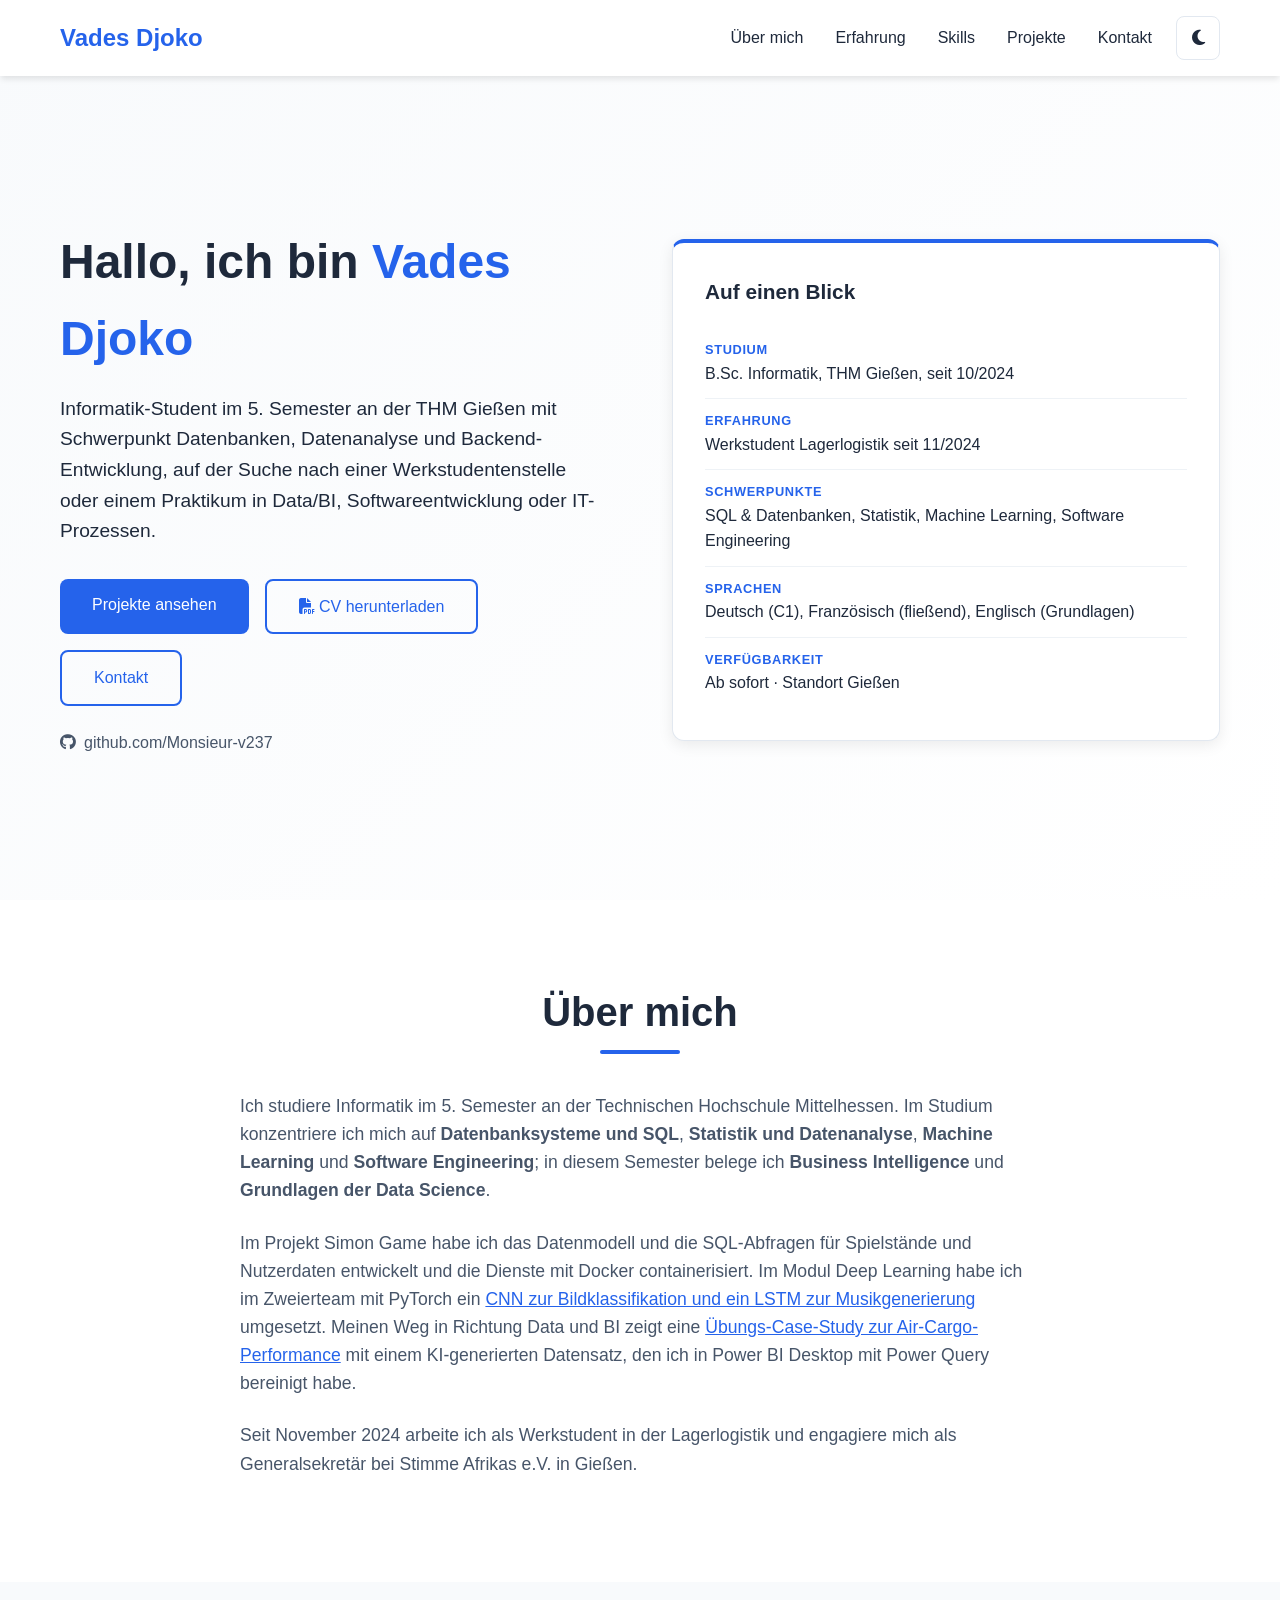
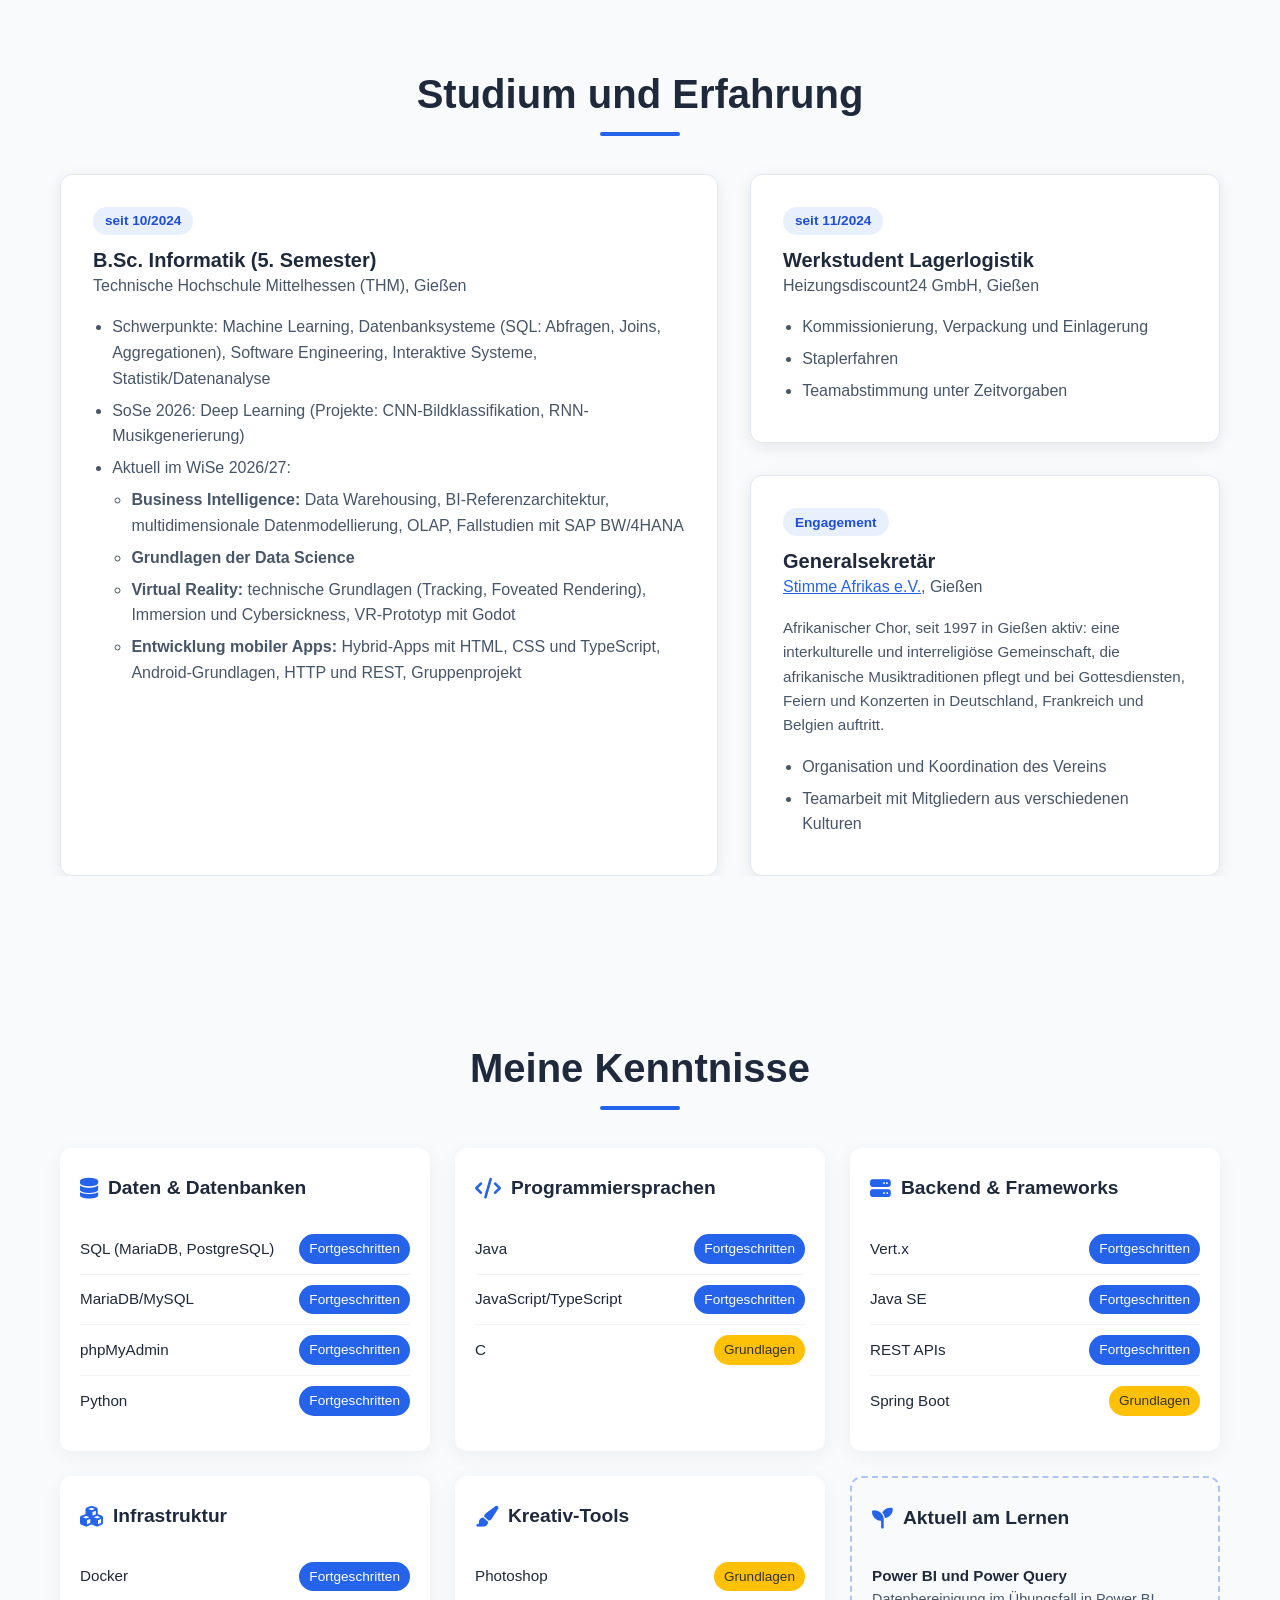
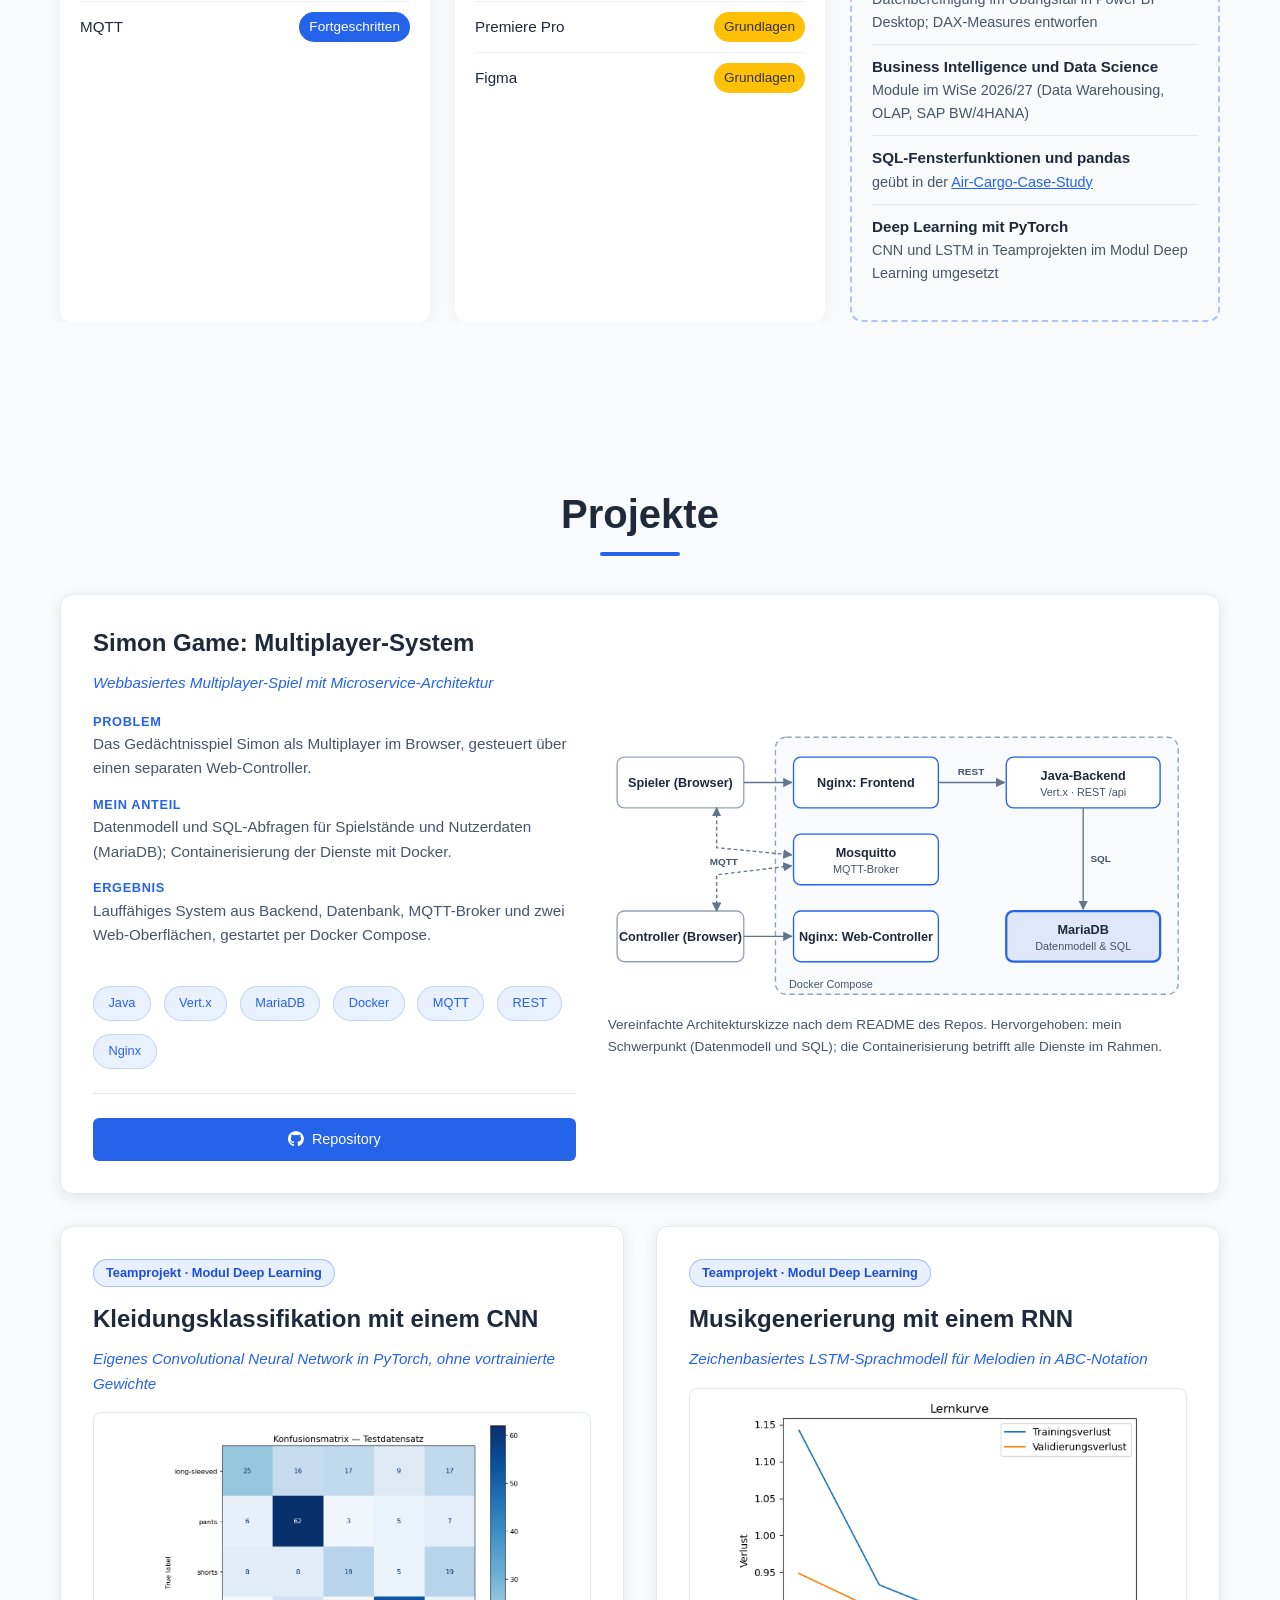
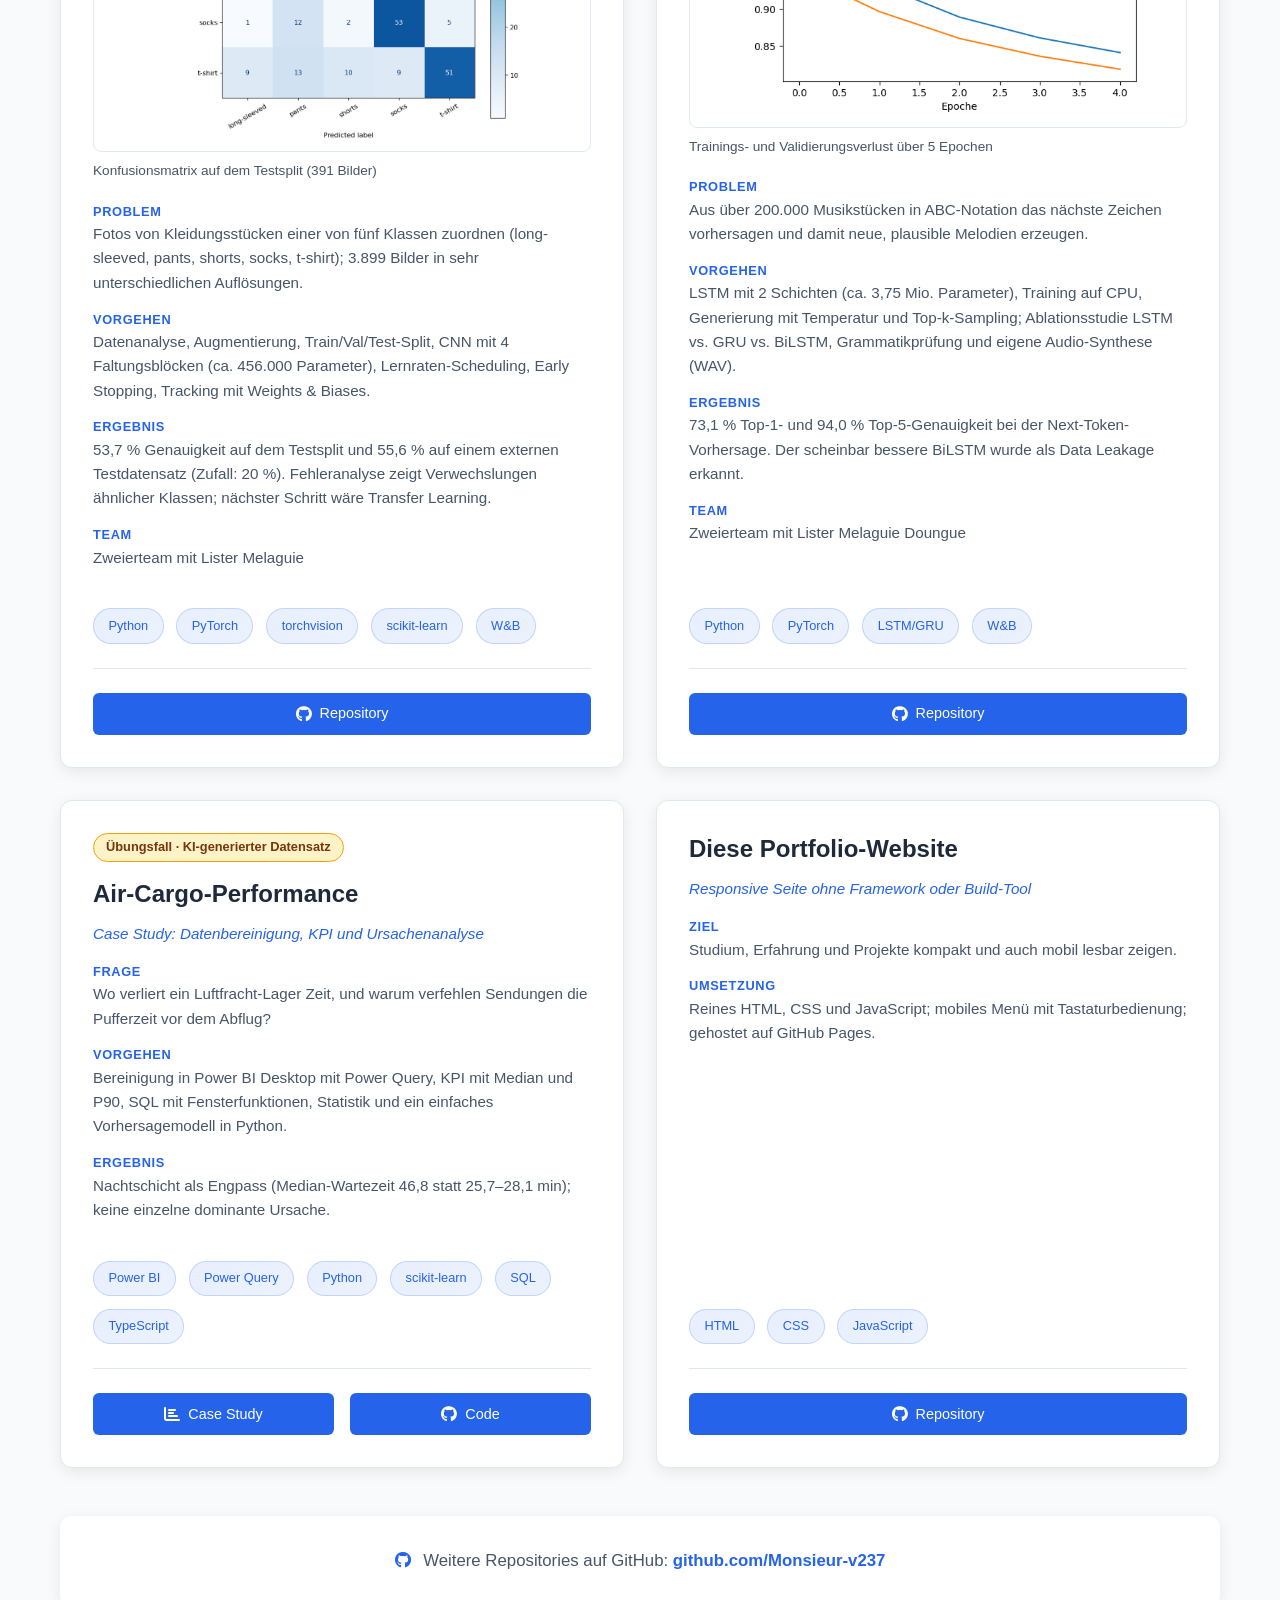
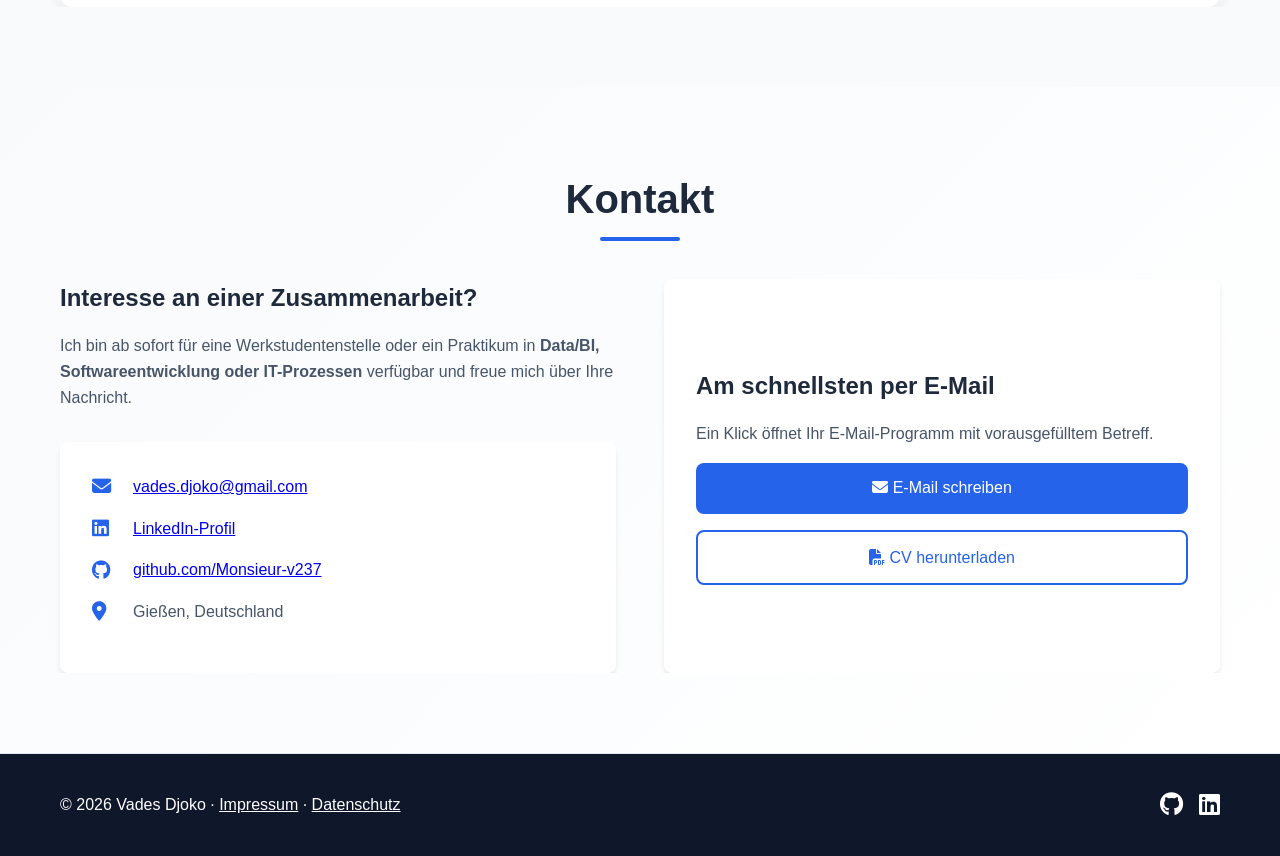
==== commit 2144bbdd: "Projekte: CNN-Kleidungsklassifikation und RNN-Musikgenerierung - Zwei Projektkarten (Teamprojekte im" ====
--- a/index.html
+++ b/index.html
@@ -85,7 +85,7 @@
             <h2 class="section-title">Über mich</h2>
             <div class="about-text">
                 <p>Ich studiere Informatik im 5. Semester an der Technischen Hochschule Mittelhessen. Im Studium konzentriere ich mich auf <strong>Datenbanksysteme und SQL</strong>, <strong>Statistik und Datenanalyse</strong>, <strong>Machine Learning</strong> und <strong>Software Engineering</strong>; in diesem Semester belege ich <strong>Business Intelligence</strong> und <strong>Grundlagen der Data Science</strong>.</p>
-                <p>Im Projekt Simon Game habe ich das Datenmodell und die SQL-Abfragen für Spielstände und Nutzerdaten entwickelt und die Dienste mit Docker containerisiert. Meinen Weg in Richtung Data und BI zeigt eine <a href="air-cargo.html">Übungs-Case-Study zur Air-Cargo-Performance</a> mit einem KI-generierten Datensatz, den ich in Power BI Desktop mit Power Query bereinigt habe.</p>
+                <p>Im Projekt Simon Game habe ich das Datenmodell und die SQL-Abfragen für Spielstände und Nutzerdaten entwickelt und die Dienste mit Docker containerisiert. Im Modul Deep Learning habe ich im Zweierteam mit PyTorch ein <a href="#projects">CNN zur Bildklassifikation und ein LSTM zur Musikgenerierung</a> umgesetzt. Meinen Weg in Richtung Data und BI zeigt eine <a href="air-cargo.html">Übungs-Case-Study zur Air-Cargo-Performance</a> mit einem KI-generierten Datensatz, den ich in Power BI Desktop mit Power Query bereinigt habe.</p>
                 <p>Seit November 2024 arbeite ich als Werkstudent in der Lagerlogistik und engagiere mich als Generalsekretär bei Stimme Afrikas e.V. in Gießen.</p>
             </div>
         </div>
@@ -112,6 +112,7 @@
                     <p class="timeline-org">Technische Hochschule Mittelhessen (THM), Gießen</p>
                     <ul>
                         <li>Schwerpunkte: Machine Learning, Datenbanksysteme (SQL: Abfragen, Joins, Aggregationen), Software Engineering, Interaktive Systeme, Statistik/Datenanalyse</li>
+                        <li>SoSe 2026: Deep Learning (Projekte: CNN-Bildklassifikation, RNN-Musikgenerierung)</li>
                         <li>Aktuell im WiSe 2026/27:
                             <ul class="module-list">
                                 <li><strong>Business Intelligence:</strong> Data Warehousing, BI-Referenzarchitektur, multidimensionale Datenmodellierung, OLAP, Fallstudien mit SAP BW/4HANA</li>
@@ -188,6 +189,7 @@
                         <li><strong>Power BI und Power Query</strong> Datenbereinigung im Übungsfall in Power BI Desktop; DAX-Measures entworfen</li>
                         <li><strong>Business Intelligence und Data Science</strong> Module im WiSe 2026/27 (Data Warehousing, OLAP, SAP BW/4HANA)</li>
                         <li><strong>SQL-Fensterfunktionen und pandas</strong> geübt in der <a href="air-cargo.html">Air-Cargo-Case-Study</a></li>
+                        <li><strong>Deep Learning mit PyTorch</strong> CNN und LSTM in Teamprojekten im Modul Deep Learning umgesetzt</li>
                     </ul>
                 </div>
             </div>
@@ -272,6 +274,65 @@
                     </figure>
                 </article>
 
+                <!-- Clothing CNN -->
+                <article class="project-card">
+                    <p class="project-badge project-badge-team">Teamprojekt · Modul Deep Learning</p>
+                    <h3>Kleidungsklassifikation mit einem CNN</h3>
+                    <p class="project-subtitle">Eigenes Convolutional Neural Network in PyTorch, ohne vortrainierte Gewichte</p>
+                    <figure class="project-image">
+                        <img src="images/cnn-konfusionsmatrix.png" width="898" height="799" loading="lazy"
+                             alt="Konfusionsmatrix des CNN auf dem Testsplit: pants (62 von 83) und socks (53 von 73) werden am häufigsten richtig erkannt, long-sleeved wird oft mit t-shirt verwechselt.">
+                        <figcaption>Konfusionsmatrix auf dem Testsplit (391 Bilder)</figcaption>
+                    </figure>
+                    <dl class="project-facts">
+                        <div><dt>Problem</dt><dd>Fotos von Kleidungsstücken einer von fünf Klassen zuordnen (long-sleeved, pants, shorts, socks, t-shirt); 3.899 Bilder in sehr unterschiedlichen Auflösungen.</dd></div>
+                        <div><dt>Vorgehen</dt><dd>Datenanalyse, Augmentierung, Train/Val/Test-Split, CNN mit 4 Faltungsblöcken (ca. 456.000 Parameter), Lernraten-Scheduling, Early Stopping, Tracking mit Weights &amp; Biases.</dd></div>
+                        <div><dt>Ergebnis</dt><dd>53,7 % Genauigkeit auf dem Testsplit und 55,6 % auf einem externen Testdatensatz (Zufall: 20 %). Fehleranalyse zeigt Verwechslungen ähnlicher Klassen; nächster Schritt wäre Transfer Learning.</dd></div>
+                        <div><dt>Team</dt><dd>Zweierteam mit Lister Melaguie</dd></div>
+                    </dl>
+                    <div class="project-tech">
+                        <span class="tech-tag">Python</span>
+                        <span class="tech-tag">PyTorch</span>
+                        <span class="tech-tag">torchvision</span>
+                        <span class="tech-tag">scikit-learn</span>
+                        <span class="tech-tag">W&amp;B</span>
+                    </div>
+                    <div class="project-links">
+                        <a href="https://github.com/Monsieur-v237/clothing-cnn" target="_blank" rel="noopener" class="project-link">
+                            <i class="fab fa-github" aria-hidden="true"></i> Repository
+                        </a>
+                    </div>
+                </article>
+
+                <!-- RNN Musikgenerierung -->
+                <article class="project-card">
+                    <p class="project-badge project-badge-team">Teamprojekt · Modul Deep Learning</p>
+                    <h3>Musikgenerierung mit einem RNN</h3>
+                    <p class="project-subtitle">Zeichenbasiertes LSTM-Sprachmodell für Melodien in ABC-Notation</p>
+                    <figure class="project-image">
+                        <img src="images/rnn-lernkurve.png" width="576" height="453" loading="lazy"
+                             alt="Lernkurve über 5 Epochen: Trainingsverlust sinkt von 1,14 auf 0,84, Validierungsverlust von 0,95 auf 0,82.">
+                        <figcaption>Trainings- und Validierungsverlust über 5 Epochen</figcaption>
+                    </figure>
+                    <dl class="project-facts">
+                        <div><dt>Problem</dt><dd>Aus über 200.000 Musikstücken in ABC-Notation das nächste Zeichen vorhersagen und damit neue, plausible Melodien erzeugen.</dd></div>
+                        <div><dt>Vorgehen</dt><dd>LSTM mit 2 Schichten (ca. 3,75 Mio. Parameter), Training auf CPU, Generierung mit Temperatur und Top-k-Sampling; Ablationsstudie LSTM vs. GRU vs. BiLSTM, Grammatikprüfung und eigene Audio-Synthese (WAV).</dd></div>
+                        <div><dt>Ergebnis</dt><dd>73,1 % Top-1- und 94,0 % Top-5-Genauigkeit bei der Next-Token-Vorhersage. Der scheinbar bessere BiLSTM wurde als Data Leakage erkannt.</dd></div>
+                        <div><dt>Team</dt><dd>Zweierteam mit Lister Melaguie Doungue</dd></div>
+                    </dl>
+                    <div class="project-tech">
+                        <span class="tech-tag">Python</span>
+                        <span class="tech-tag">PyTorch</span>
+                        <span class="tech-tag">LSTM/GRU</span>
+                        <span class="tech-tag">W&amp;B</span>
+                    </div>
+                    <div class="project-links">
+                        <a href="https://github.com/Monsieur-v237/rnn" target="_blank" rel="noopener" class="project-link">
+                            <i class="fab fa-github" aria-hidden="true"></i> Repository
+                        </a>
+                    </div>
+                </article>
+
                 <!-- Air-Cargo Case Study -->
                 <article class="project-card">
                     <p class="project-badge">Übungsfall · KI-generierter Datensatz</p>
--- a/style.css
+++ b/style.css
@@ -1553,3 +1553,33 @@
 footer p a:hover {
     color: #93c5fd;
 }
+
+/* ===== PROJEKTBILDER & TEAM-BADGE ===== */
+.project-badge.project-badge-team {
+    background: rgba(37, 99, 235, 0.1);
+    color: var(--secondary-color);
+    border-color: rgba(37, 99, 235, 0.35);
+}
+
+.project-image {
+    margin: 0 0 1.25rem;
+}
+
+/* Diagramme haben einen weißen Hintergrund, daher auch im dunklen Design hell rahmen */
+.project-image img {
+    display: block;
+    width: 100%;
+    height: auto;
+    max-height: 340px;
+    object-fit: contain;
+    background: #ffffff;
+    border: 1px solid var(--border);
+    border-radius: var(--border-radius);
+    padding: 0.5rem;
+}
+
+.project-image figcaption {
+    font-size: 0.85rem;
+    color: var(--text-light);
+    margin-top: 0.5rem;
+}
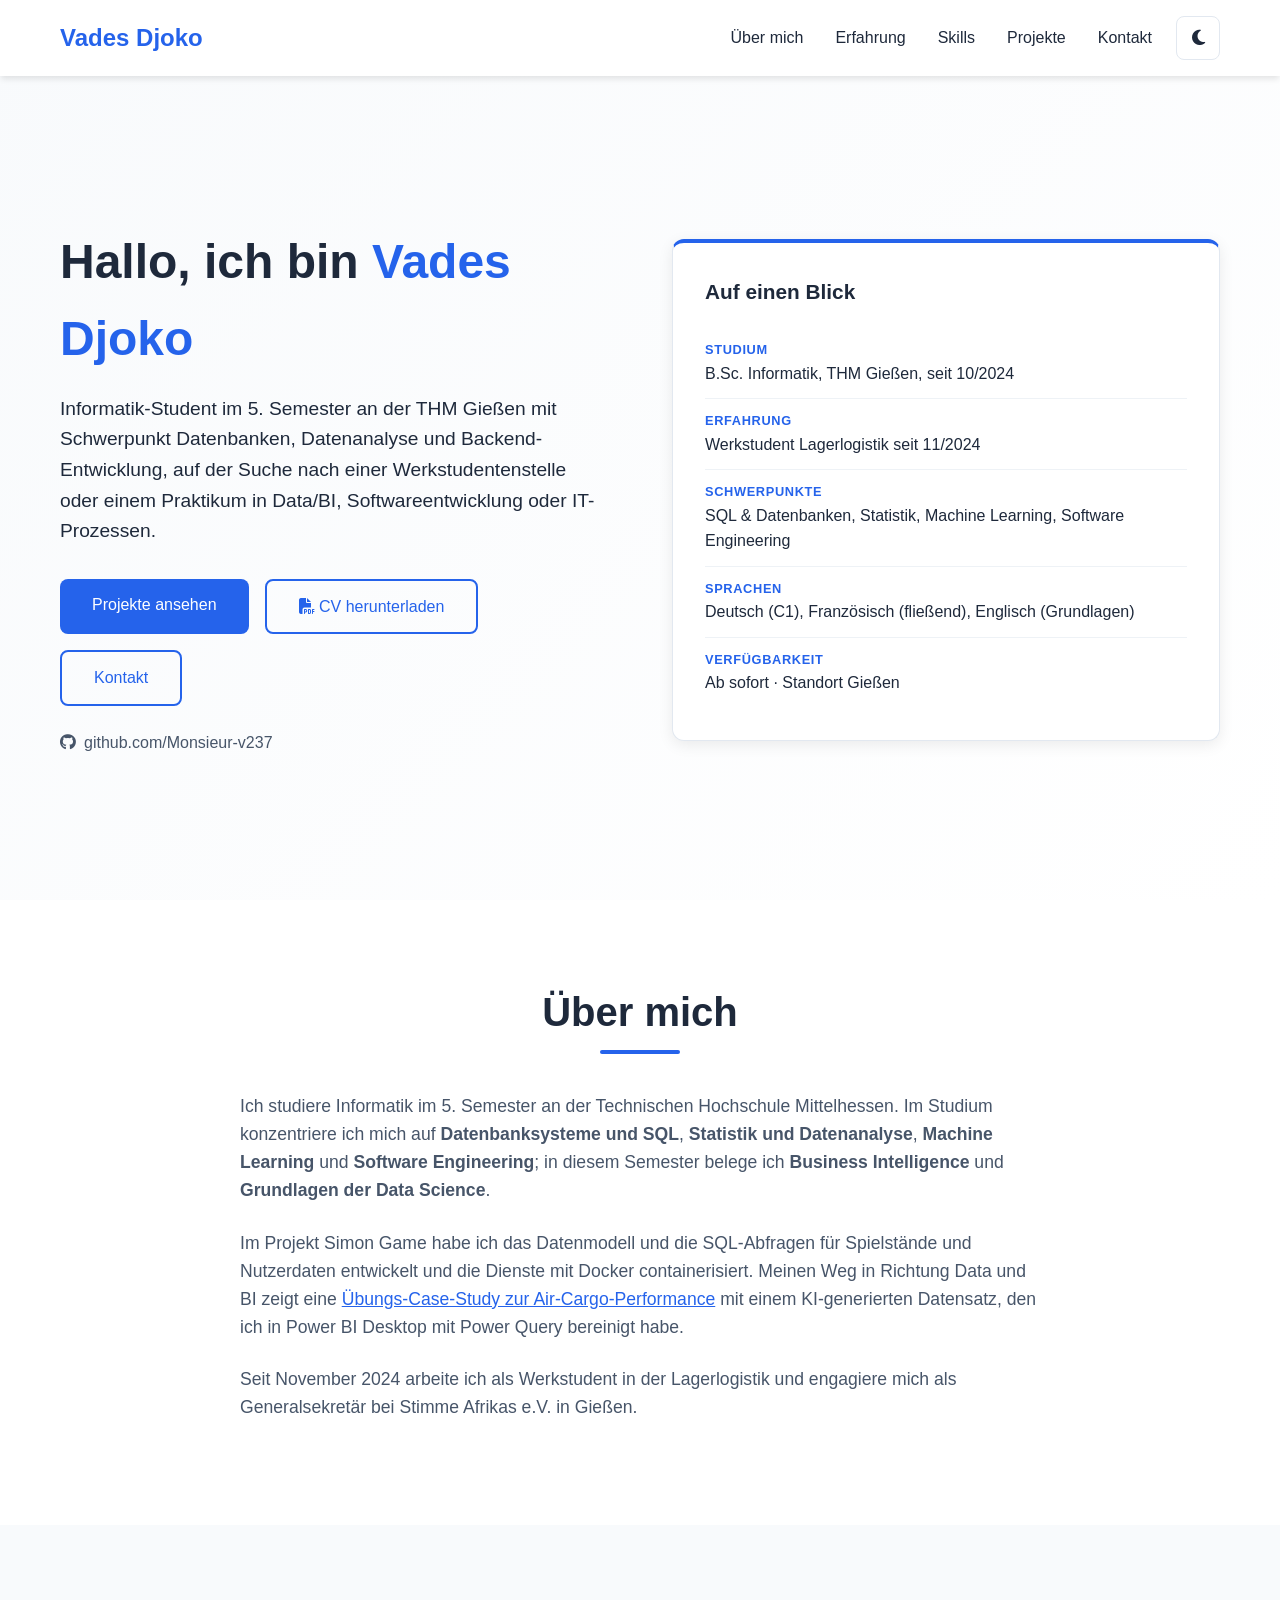
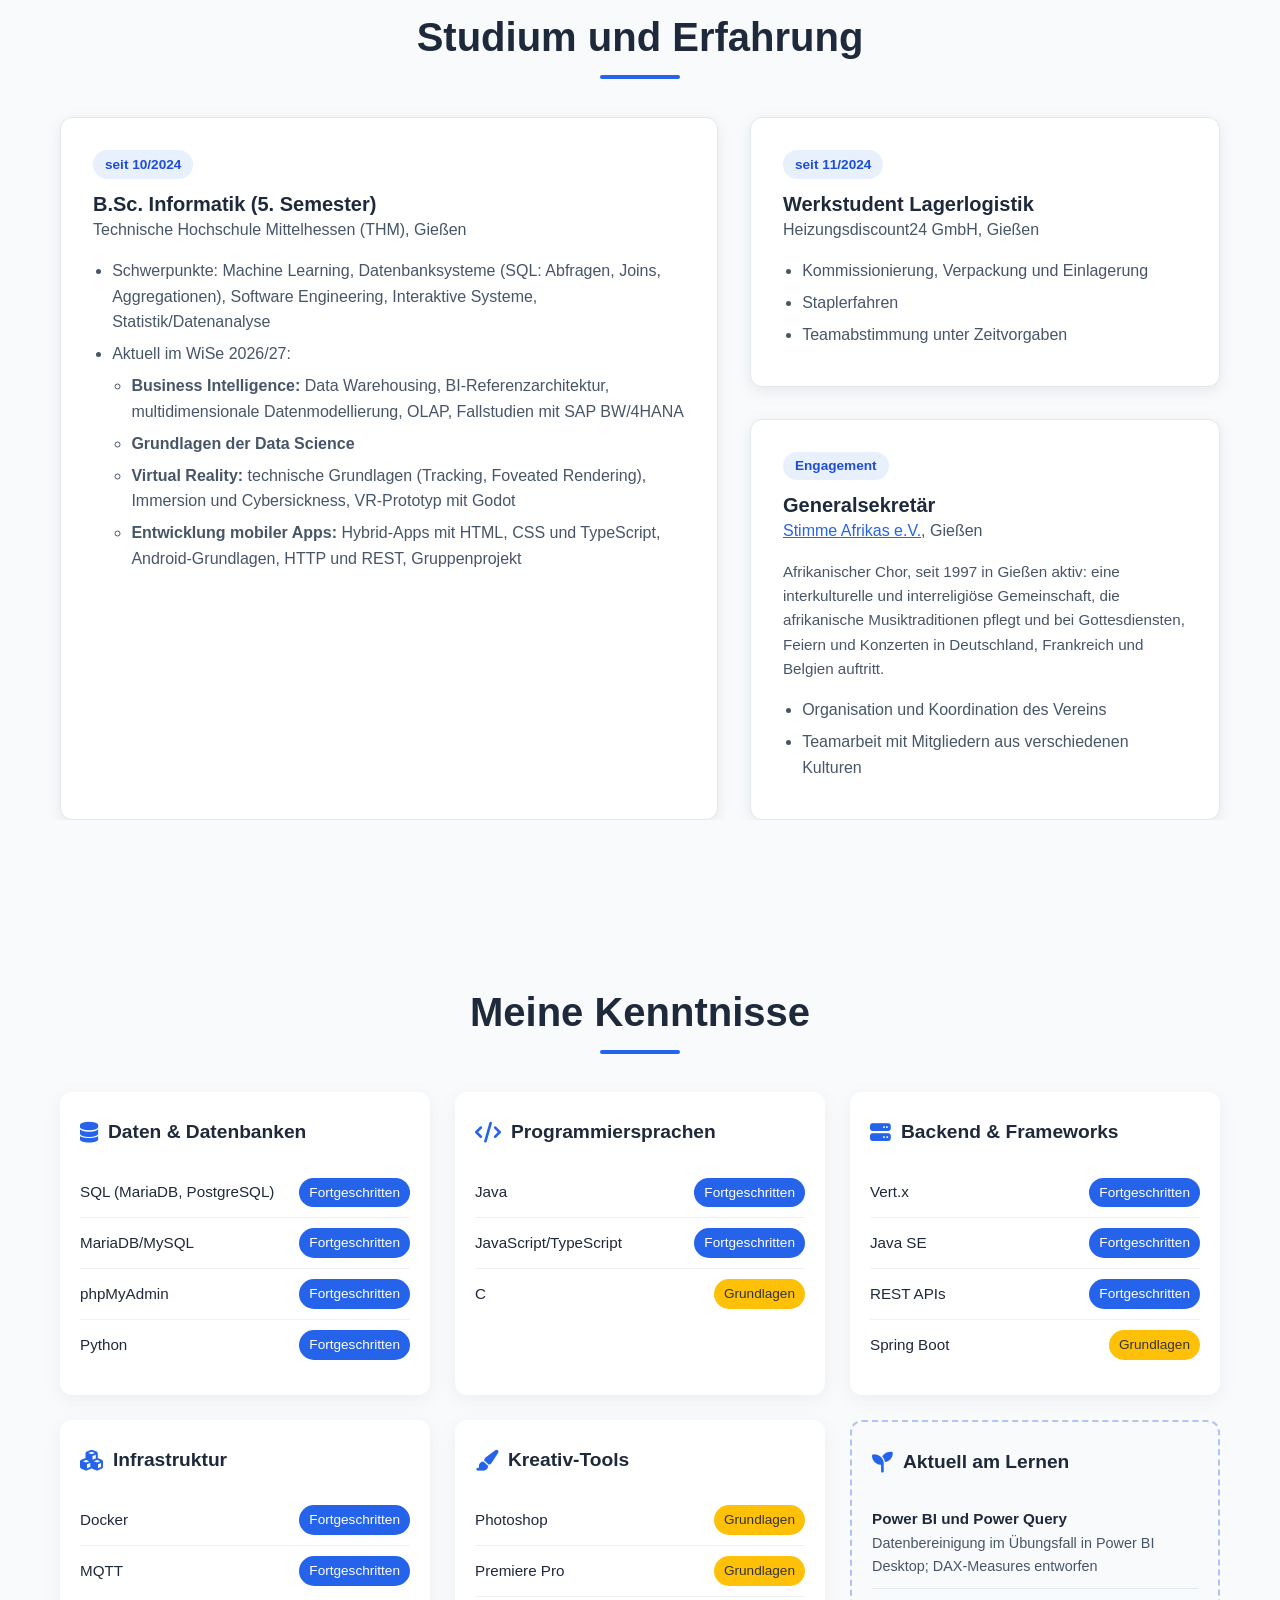
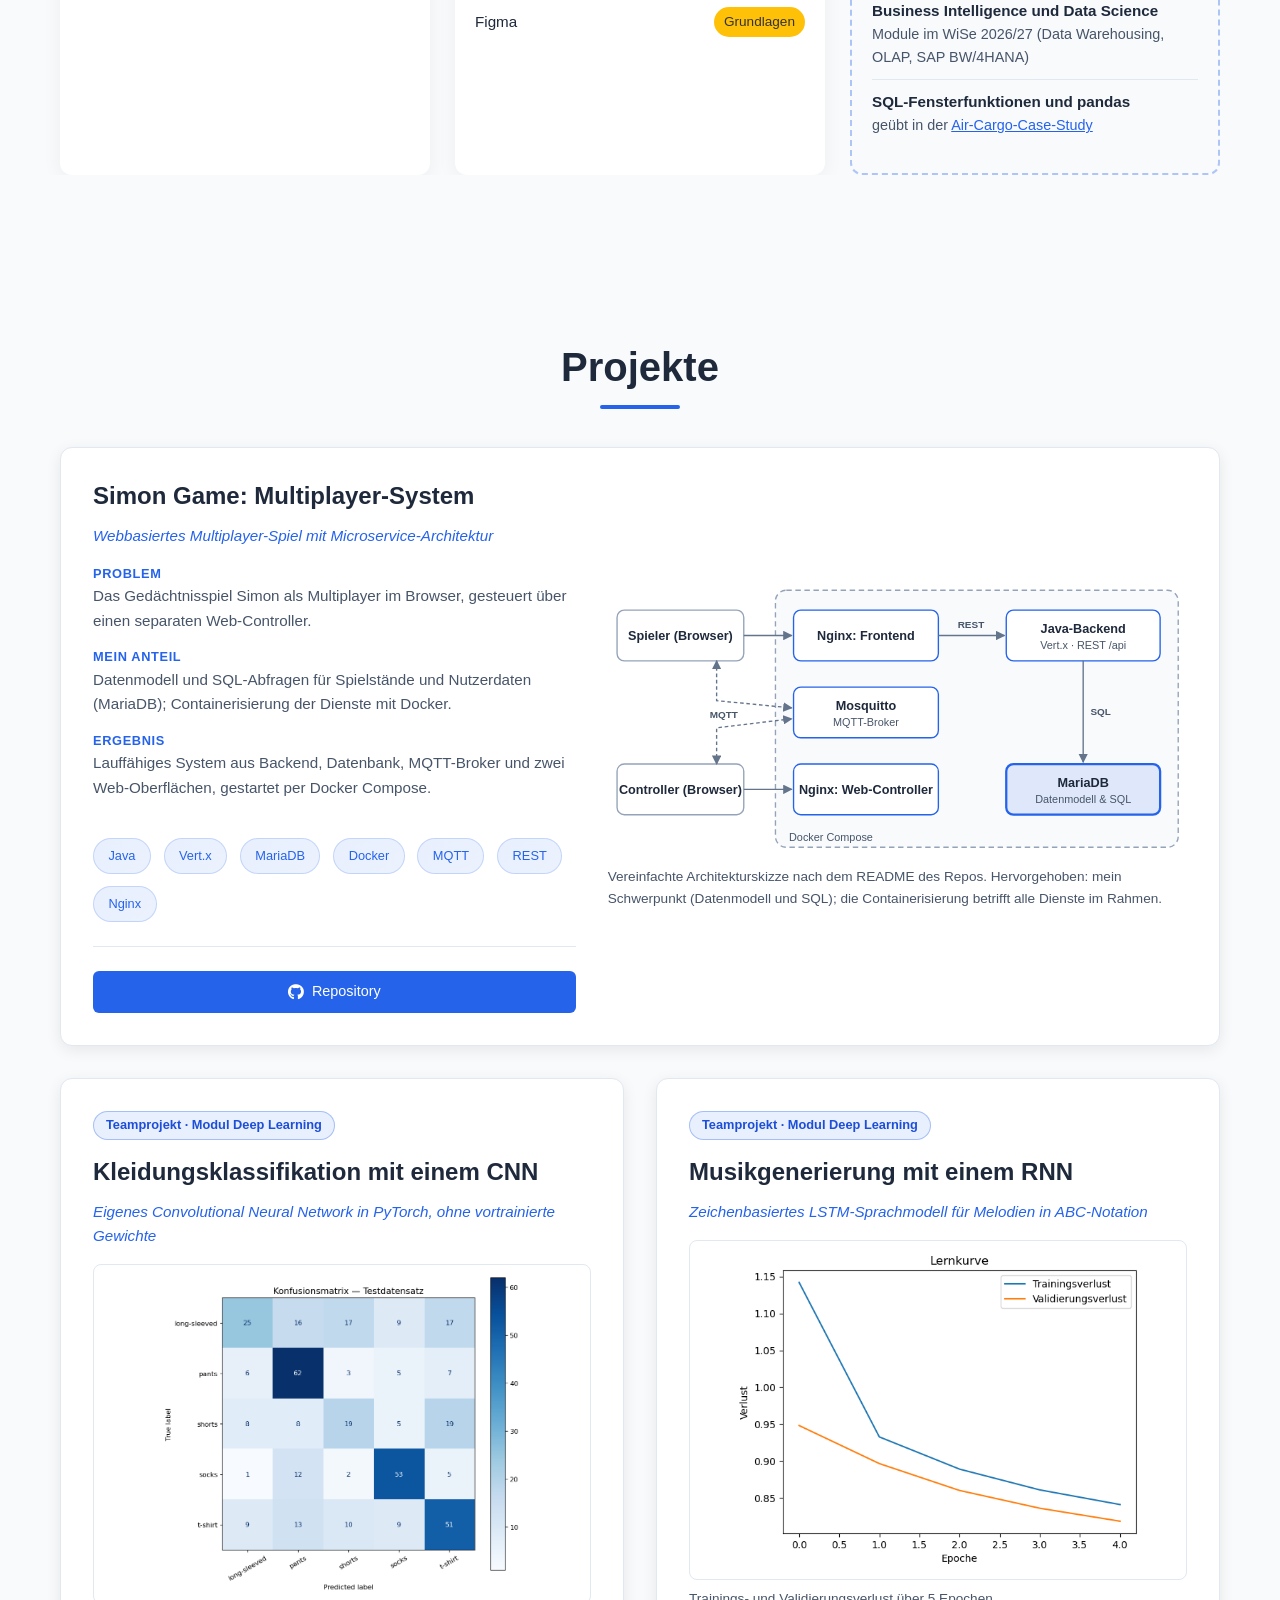
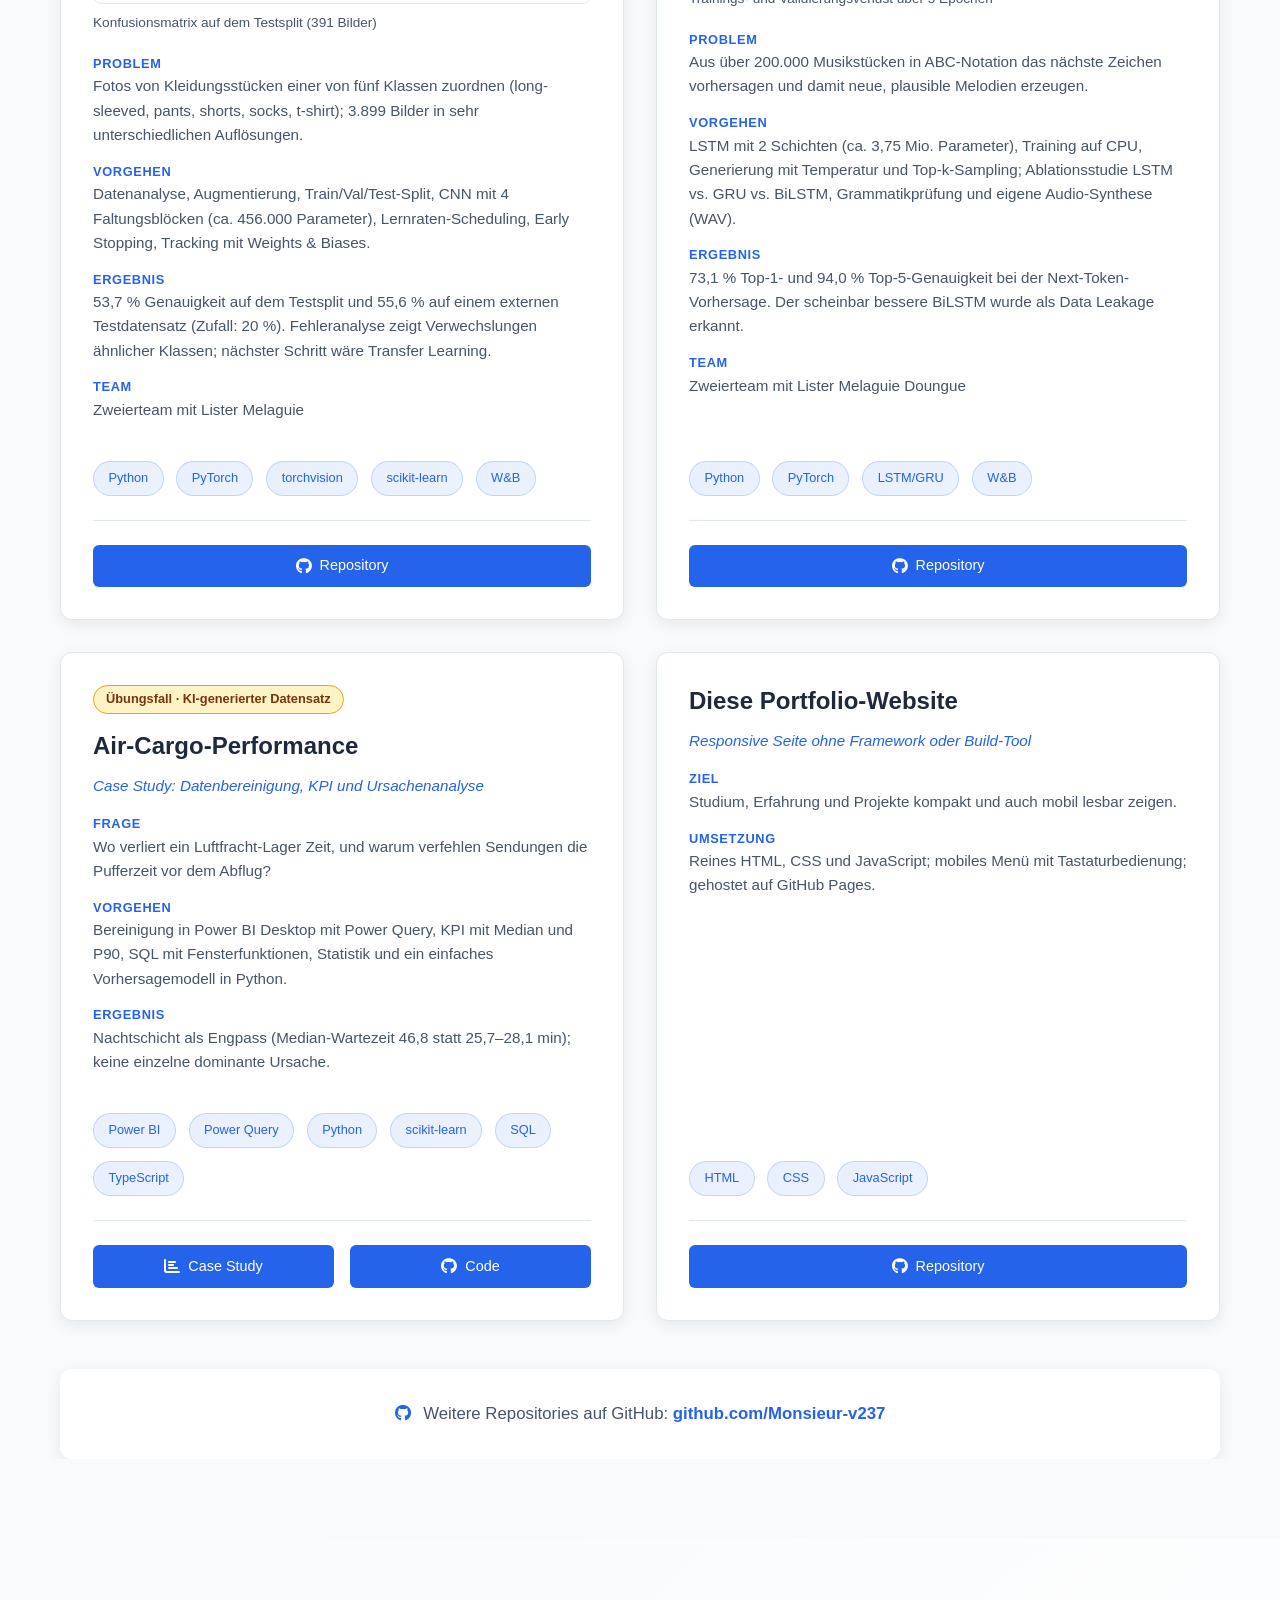
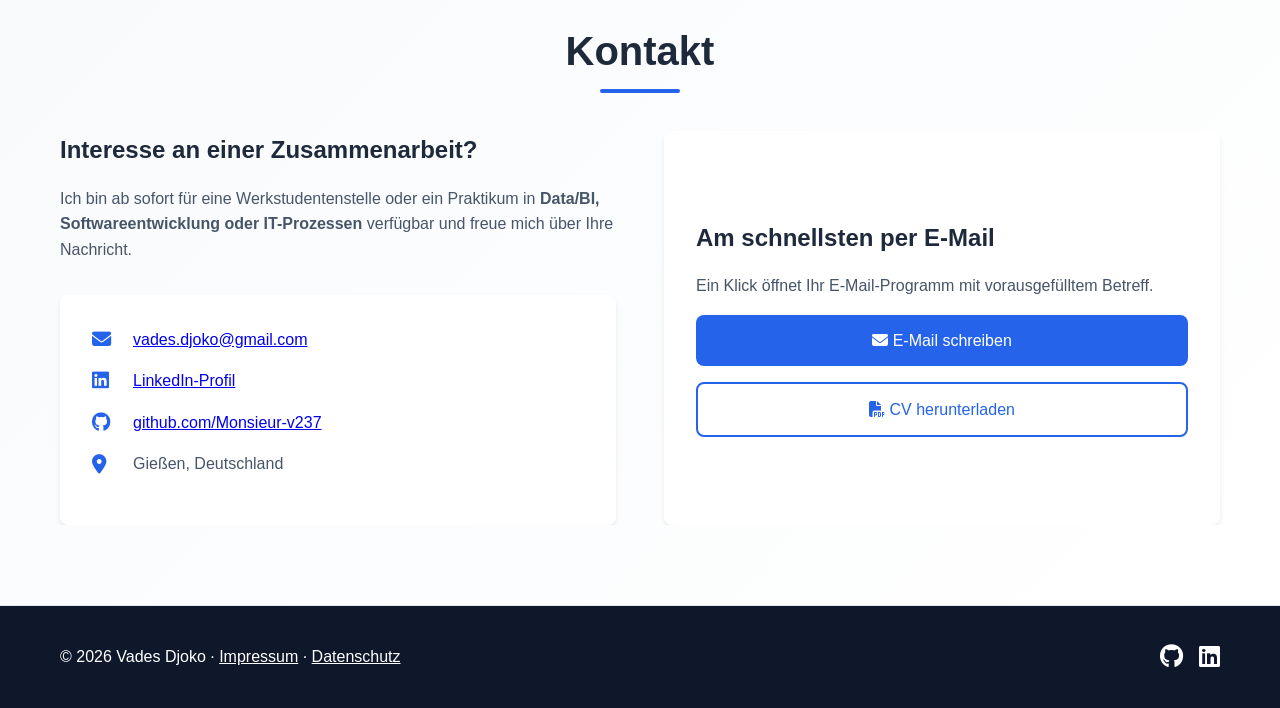
==== commit 4ea75111: "Nur Projektkarten: Erwähnungen außerhalb des Projektbereichs entfernt Co-Authored-By: Claude Opus 5." ====
--- a/index.html
+++ b/index.html
@@ -85,7 +85,7 @@
             <h2 class="section-title">Über mich</h2>
             <div class="about-text">
                 <p>Ich studiere Informatik im 5. Semester an der Technischen Hochschule Mittelhessen. Im Studium konzentriere ich mich auf <strong>Datenbanksysteme und SQL</strong>, <strong>Statistik und Datenanalyse</strong>, <strong>Machine Learning</strong> und <strong>Software Engineering</strong>; in diesem Semester belege ich <strong>Business Intelligence</strong> und <strong>Grundlagen der Data Science</strong>.</p>
-                <p>Im Projekt Simon Game habe ich das Datenmodell und die SQL-Abfragen für Spielstände und Nutzerdaten entwickelt und die Dienste mit Docker containerisiert. Im Modul Deep Learning habe ich im Zweierteam mit PyTorch ein <a href="#projects">CNN zur Bildklassifikation und ein LSTM zur Musikgenerierung</a> umgesetzt. Meinen Weg in Richtung Data und BI zeigt eine <a href="air-cargo.html">Übungs-Case-Study zur Air-Cargo-Performance</a> mit einem KI-generierten Datensatz, den ich in Power BI Desktop mit Power Query bereinigt habe.</p>
+                <p>Im Projekt Simon Game habe ich das Datenmodell und die SQL-Abfragen für Spielstände und Nutzerdaten entwickelt und die Dienste mit Docker containerisiert. Meinen Weg in Richtung Data und BI zeigt eine <a href="air-cargo.html">Übungs-Case-Study zur Air-Cargo-Performance</a> mit einem KI-generierten Datensatz, den ich in Power BI Desktop mit Power Query bereinigt habe.</p>
                 <p>Seit November 2024 arbeite ich als Werkstudent in der Lagerlogistik und engagiere mich als Generalsekretär bei Stimme Afrikas e.V. in Gießen.</p>
             </div>
         </div>
@@ -112,7 +112,6 @@
                     <p class="timeline-org">Technische Hochschule Mittelhessen (THM), Gießen</p>
                     <ul>
                         <li>Schwerpunkte: Machine Learning, Datenbanksysteme (SQL: Abfragen, Joins, Aggregationen), Software Engineering, Interaktive Systeme, Statistik/Datenanalyse</li>
-                        <li>SoSe 2026: Deep Learning (Projekte: CNN-Bildklassifikation, RNN-Musikgenerierung)</li>
                         <li>Aktuell im WiSe 2026/27:
                             <ul class="module-list">
                                 <li><strong>Business Intelligence:</strong> Data Warehousing, BI-Referenzarchitektur, multidimensionale Datenmodellierung, OLAP, Fallstudien mit SAP BW/4HANA</li>
@@ -189,7 +188,6 @@
                         <li><strong>Power BI und Power Query</strong> Datenbereinigung im Übungsfall in Power BI Desktop; DAX-Measures entworfen</li>
                         <li><strong>Business Intelligence und Data Science</strong> Module im WiSe 2026/27 (Data Warehousing, OLAP, SAP BW/4HANA)</li>
                         <li><strong>SQL-Fensterfunktionen und pandas</strong> geübt in der <a href="air-cargo.html">Air-Cargo-Case-Study</a></li>
-                        <li><strong>Deep Learning mit PyTorch</strong> CNN und LSTM in Teamprojekten im Modul Deep Learning umgesetzt</li>
                     </ul>
                 </div>
             </div>
